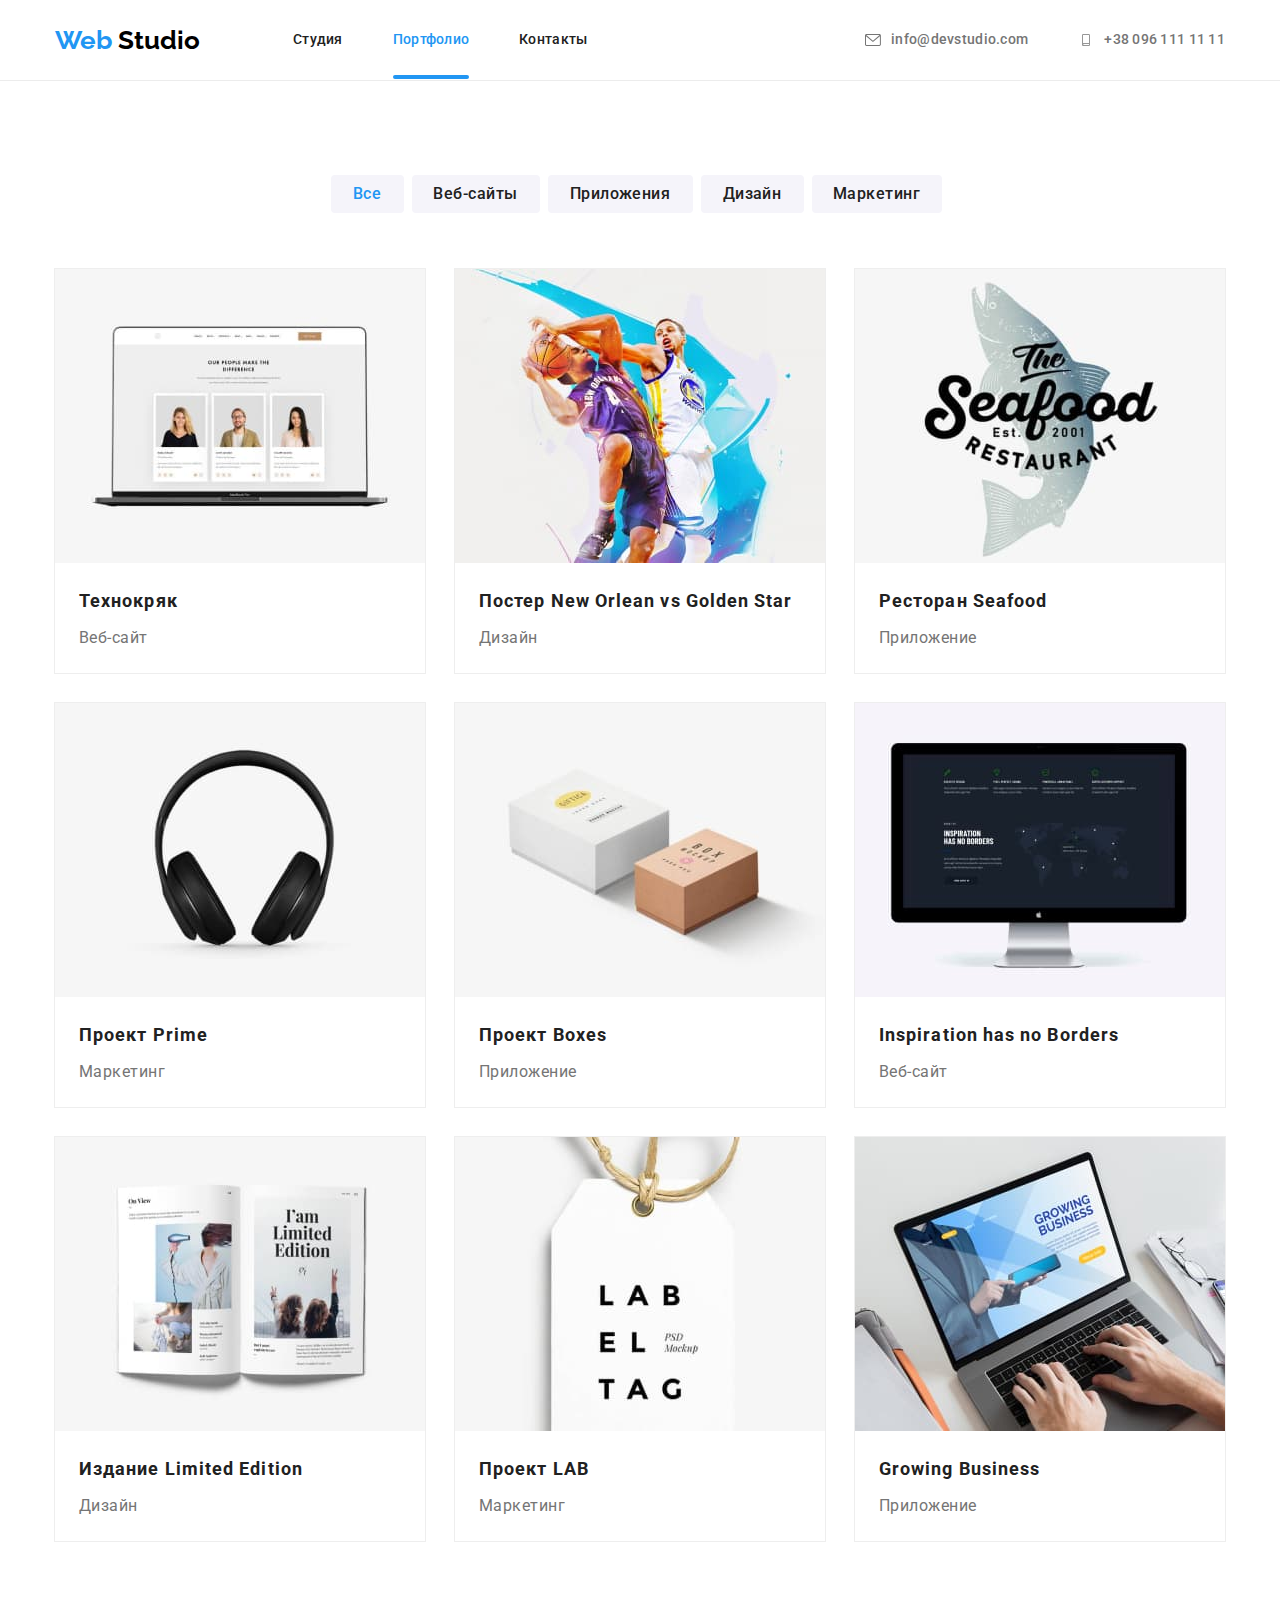
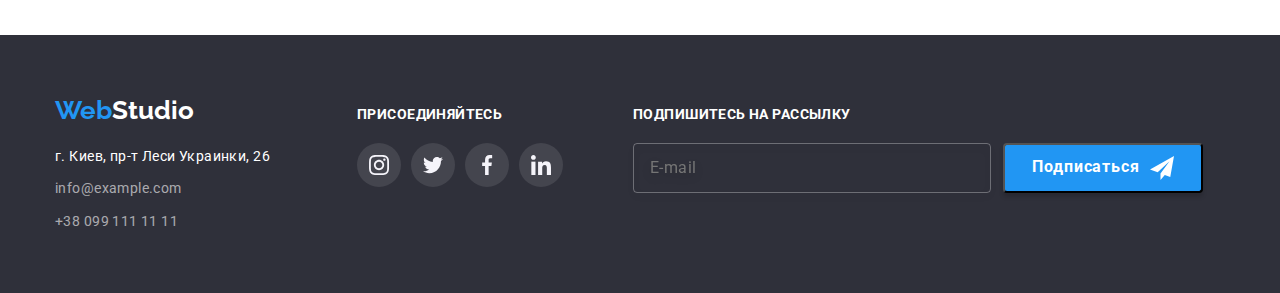
==== portfolio.html @ c41d4ade "start" ====
<!DOCTYPE html>
<html lang="en">
<head>
  <meta charset="UTF-8">
  <meta http-equiv="X-UA-Compatible" content="IE=edge">
  <meta name="viewport" content="width=device-width, initial-scale=1.0">
  <title>WebStudio</title>
  <link rel="preconnect" href="https://fonts.googleapis.com">
  <link rel="preconnect" href="https://fonts.gstatic.com" crossorigin>
  <link href="https://fonts.googleapis.com/css2?family=Raleway:wght@700&family=Roboto:wght@400;500;700;900&display=swap" rel="stylesheet">
  <link rel="stylesheet" href="./modern-normalize.css/modern-normalize.css">
  <link rel="stylesheet" href="./css/styles.css">

</head>
<body>
 <!--Шапка сторінки-->
 <header class="page-header-portfolio">
  <div class="container header-container">
      <a class="web-studio-link" href="">
          <span class="web-studio-color-web"> Web </span>
          <span class="web-studio-color-studio">Studio</span>
      </a>
<!--Навігація-->
<nav>
  <ul class="navigation-links list">
      <li class="navigation-list"> <a class="link " href="./index.html">Студия</a></li>
      <li class="navigation-list"> <a class="link current link-portfolio active" href="">Портфолио</a></li>
      <li> <a class="link" href="#contact">Контакты</a></li>
  </ul>
</nav>
<!--Контакты-->
<div class="header-connect">
<ul class="navigation-links list">
      <li><a class="contacts-mail-links link" href="mailto:info@devstudio.com">
        <svg class="mail-icon" width="16" height="12">
          <use href="./images/icon.svg#icon-envelope"></use>
      </svg>
      info@devstudio.com</a></li>
      <li><a class="contacts-tel-links link" href="tel:+380961111111">
        <svg class="tel-icon" width="16" height="12">
          <use href="./images/icon.svg#icon-smartphone"></use>
      </svg>
      +38 096 111 11 11</a></li>
  </ul>
</div>
    </div>
</header>
<!--портфоліо-->
<main>
  <section class="portfolio-section">
    <div class="container portfolio-container">
  <ul class="list portfolio-list-button ">
    <li><button class="button-portfolio current button-all" type="button">Все</button></li>
    <li><button class="button-portfolio button-web" type="button">Веб-сайты</button></li>
    <li><button class="button-portfolio button-app" type="button">Приложения</button></li>
    <li><button class="button-portfolio button-design" type="button">Дизайн</button></li>
    <li><button class="button-portfolio button-marketing" type="button">Маркетинг</button></li>
</ul>  
    
    <ul class="list portfolio-list">
      <li class="portfolio-image"><div class="thumb-portfolio"><img src="./images/computer-portfolio.jpg" alt="computer-portfolio">
        <div class="portfolio-overlay"><p class="overlay-text">Технокряк это современная площадка распространения коронавируса. Компании используют эту платформу для цифрового шпионажа и атак на защищённые сервера конкурентов.</p></div>
    </div>
    <div class="portfolio-paragraf"><h3 class="title-portfolio">Технокряк</h3><p class="title-portfolio-function">Веб-сайт</p></div>
   </li>
      <li class="portfolio-image"><div class="thumb-portfolio"><img src="./images/poster.jpg" alt="poster"><div class="portfolio-overlay"><p class="overlay-text">Технокряк это современная площадка распространения коронавируса. Компании используют эту платформу для цифрового шпионажа и атак на защищённые сервера конкурентов.</p></div></div><div class="portfolio-paragraf"><h3 class="title-portfolio">Постер New Orlean vs Golden Star</h3><p class="title-portfolio-function">Дизайн</p></div></li>
      <li class="portfolio-image"><div class="thumb-portfolio"><img src="./images/restoran-Seafood.jpg" alt="restoran-Seafood"><div class="portfolio-overlay"><p class="overlay-text">Технокряк это современная площадка распространения коронавируса. Компании используют эту платформу для цифрового шпионажа и атак на защищённые сервера конкурентов.</p></div></div><div class="portfolio-paragraf"><h3 class="title-portfolio">Ресторан Seafood</h3><p class="title-portfolio-function">Приложение</p></div></li>
      <li class="portfolio-image"><div class="thumb-portfolio"><img src="./images/project-Prime.jpg" alt="project-Prime"><div class="portfolio-overlay"><p class="overlay-text">Технокряк это современная площадка распространения коронавируса. Компании используют эту платформу для цифрового шпионажа и атак на защищённые сервера конкурентов.</p></div></div><div class="portfolio-paragraf"><h3 class="title-portfolio">Проект Prime</h3><p class="title-portfolio-function">Маркетинг</p></div></li>
      <li class="portfolio-image"><div class="thumb-portfolio"><img src="./images/project-boxes.jpg" alt="project-boxes"><div class="portfolio-overlay"><p class="overlay-text">Технокряк это современная площадка распространения коронавируса. Компании используют эту платформу для цифрового шпионажа и атак на защищённые сервера конкурентов.</p></div></div><div class="portfolio-paragraf"><h3 class="title-portfolio">Проект Boxes</h3><p class="title-portfolio-function">Приложение</p></div></li>
      <li class="portfolio-image"><div class="thumb-portfolio"><img src="./images/Inspiration-has-no-Borders.jpg" alt="Inspiration-has-no-Borders"><div class="portfolio-overlay"><p class="overlay-text">Технокряк это современная площадка распространения коронавируса. Компании используют эту платформу для цифрового шпионажа и атак на защищённые сервера конкурентов.</p></div></div><div class="portfolio-paragraf"><h3 class="title-portfolio">Inspiration has no Borders</h3><p class="title-portfolio-function">Веб-сайт</p></div></li>
      <li class="portfolio-image"><div class="thumb-portfolio"><img src="./images/Limited-Edition.jpg" alt="Limited-Edition"><div class="portfolio-overlay"><p class="overlay-text">Технокряк это современная площадка распространения коронавируса. Компании используют эту платформу для цифрового шпионажа и атак на защищённые сервера конкурентов.</p></div></div><div class="portfolio-paragraf"><h3 class="title-portfolio">Издание Limited Edition</h3><p class="title-portfolio-function">Дизайн</p></div></li>
      <li class="portfolio-image"><div class="thumb-portfolio"><img src="./images/project-lab.jpg" alt="project-lab"><div class="portfolio-overlay"><p class="overlay-text">Технокряк это современная площадка распространения коронавируса. Компании используют эту платформу для цифрового шпионажа и атак на защищённые сервера конкурентов.</p></div></div><div class="portfolio-paragraf"><h3 class="title-portfolio">Проект LAB</h3><p class="title-portfolio-function">Маркетинг</p></div></li>
      <li class="portfolio-image"><div class="thumb-portfolio"><img src="./images/Growing-Business.jpg" alt="Growing-Business"><div class="portfolio-overlay"><p class="overlay-text">Технокряк это современная площадка распространения коронавируса. Компании используют эту платформу для цифрового шпионажа и атак на защищённые сервера конкурентов.</p></div></div><div class="portfolio-paragraf"><h3 class="title-portfolio">Growing Business</h3><p class="title-portfolio-function">Приложение</p></div></li>
    </ul>
  </div>
  </section>
</main>
<footer class="contact-footer">
  <div class="main-footer container">
  <div class="footer-left">
    <a class="web-studio-link web-studio-footer" href="">
      <span class="web-studio-color-web"> Web </span>
      <span class="web-studio-color-studio-footer">Studio</span>
  </a>
  <address>
      <ul id="contact" class="list list-contact">
          <li class="maps-item"><a class="link contact-link-maps" href=" https://www.google.com/maps/place/%D0%B1%D1%83%D0%BB%D1%8C%D0%B2%D0%B0%D1%80+%D0%9B%D0%B5%D1%81%D1%96+%D0%A3%D0%BA%D1%80%D0%B0%D1%97%D0%BD%D0%BA%D0%B8,+26,+%D0%9A%D0%B8%D1%97%D0%B2,+02000/@50.4265804,30.5296525,15z/data=!3m1!4b1!4m5!3m4!1s0x40d4cf0e033ecbe9:0x57a4dffefec77da0!8m2!3d50.4265807!4d30.5383858"> г. Киев, пр-т Леси Украинки, 26</a></li>
          <li class="mail-item"><a class="link contact-link-mail" href="mailto:info@example.com">info@example.com</a></li>
          <li><a class="link contact-link-tel" href="tel:+380991111111">+38 099 111 11 11</a></li>
      </ul>
  </address>
</div>
<div>
  <h3 class="footer-right-title">присоединяйтесь</h3>
                <ul class="footer-social-list list">
                    <li class="footer-social-item ">
                        <a href="" class="footer-social-link link">
                            <svg class="footer-social-icon" width="20" height="20">
                                <use href="./images/icon.svg#icon-instagram" >
                                </use>
                            </svg>

                        </a>
                    </li>
                        <li class="footer-social-item ">
                            <a href="" class="footer-social-link link">
                                <svg class="footer-social-icon" width="20" height="20">
                                    <use href="./images/icon.svg#icon-twitter" >
                                    </use>
                                </svg>
                            </a>
                        </li>
                            <li class="footer-social-item ">
                                <a href="" class="footer-social-link link">
                                    <svg class="footer-social-icon" width="20" height="20">
                                        <use href="./images/icon.svg#icon-facebook" >
                                        </use>
                                    </svg>
                                </a>
                            </li>
                                <li class="footer-social-item ">
                                    <a href="" class="footer-social-link link">   
                                        <svg class="footer-social-icon" width="20" height="20">
                                            <use href="./images/icon.svg#icon-linkedin" >
                                            </use>
                                        </svg>
                                    </a>
                                </li>
                </ul>
</div>
<div class="footer-end" >
  <h3 class="footer-form-title">Подпишитесь на рассылку</h3>
  <form action="" class="form-footer">
      <div class="footer-form-field">
      <input type="email" name="email" id="email" class="footer-input-email"
      placeholder="E-mail">
      <label for="email" class="footer-label-email"></label>
      <button type="submit" class="button-footer-form"><p class="footer-button-text">Подписаться</p>
          <svg class="form-send-icon" width="24" height="24">
              <use href="./images/icon.svg#icon-send" >
              </use>
          </svg>
      </button>
</div>
</footer>
  
</body>
</html>
---- css/styles.css ----
body{
 
  font-family: 'Roboto', sans-serif;
  font-weight: normal;
  background: #E5E5E5;
  color: #212121;
  
}
h1,h2,h3,h4,h5,h6,
p,
ul,li{
  margin:0;
  padding: 0;
}
img{
  display: block;
  max-width: 100%;
}
.visually-hidden {
  position: absolute;
  width: 1px;
  height: 1px;
  margin: -1px;
  border: 0;
  padding: 0; 
  white-space: nowrap;
  clip-path: inset(100%);
  clip: rect(0 0 0 0);
  overflow: hidden;
}
.container{
  width: 1200px;
  margin: 0 auto;
  padding: 0 15px;
}
:root{
  --brand-color: #212121;

}

.link{
  color: #212121;
  text-decoration: none;
  cursor: pointer;
}
.link-studio{
  position: relative;
  
}
.link-studio.active::after{
  display: flex;
  content: '';
  position:absolute ;
  width: 100%;
  height: 4px;
  bottom: 0;
  background: #2196F3;
  border-radius: 2px;
  
}
.link-portfolio{
  position: relative;
  
}
.link-portfolio.active::after{
  display: flex;
  content: '';
  position: absolute;
  width: 100%;
  height: 4px;
  bottom: 0;
  background: #2196F3;
  border-radius: 2px;
  
}

/*header*/
.page-header{
  background: #FFFFFF;
  display: flex; 
  align-items: center;
  
}
.list{
  list-style: none;
}
.web-studio-link{
  text-decoration: none;
  margin-right: 93px;
  font-weight: bold;
  font-size: 26px;
  line-height: 31px;
  font-family: Raleway;
  font-style: normal;
  font-weight: bold;
  font-size: 26px;
  line-height: 1.19;
  
}

.web-studio-color-web{
  color: #2196F3;
  
}
.web-studio-color-studio{
  color: #000;
}
/*nav */
.page-header-portfolio{
  border-bottom: 1px solid #ECECEC;
  background: #FFFFFF;
}
.header-container{
  
  display:flex;
  align-items: center;
  
}
.header-connect{
  margin-left: auto;
}
.navigation-list:not(:last-child){
  margin-right: 50px;
}
.navigation-links{
  font-weight: 500;
  font-size: 14px;
  letter-spacing: 0.02em;
  line-height: 1.14;
  display: flex;
  text-align: center;
  justify-content: center;
  align-items: center;

}
.link-contact,
.link-portfolio,
.link-studio,
.contacts-mail-links,
.contacts-tel-links{
 transition: color 250ms cubic-bezier(0.4, 0, 0.2, 1);

  padding: 32px 0;
  
}

.contacts-mail-links{
  margin-right: 50px;
 
}
.contacts-mail-links,
.contacts-tel-links{
  display: flex;
  align-items: center;
}
.mail-icon,
.tel-icon {
  margin-right: 10px;
  fill: #757575;
  transition: fill 250ms cubic-bezier(0.4, 0, 0.2, 1);
}

.contacts-mail-links,
.contacts-tel-links{
  color: #757575;
  
  
}
.navigation-links .link:hover,
.navigation-links .link:focus{
  color: #2196F3;
  
}

.contacts-mail-links:hover .mail-icon ,
.contacts-mail-links:focus .mail-icon {
  fill: #2196F3;
  
}
.contacts-tel-links:hover .tel-icon ,
.contacts-tel-links:focus .tel-icon {
  fill: #2196F3;
 
}
.portfolio-section{
  background: #FFFFFF;
  padding-bottom: 94px;
  padding-top: 94px;
}
.portfolio-list-button{
  display: flex;
  justify-content: center;
  
  margin-bottom: 56px;
}
.portfolio-list{
  display: flex;
  flex-wrap: wrap;  
  margin-top: -30px; 
  margin-left: -30px;
}

.portfolio-image{
  flex-basis: calc(100% / 3 - 30px);
  margin-left: 30px;
  margin-top: 30px;
  outline: 1px solid #EEEEEE;
  width: 100%;
  transition: box-shadow 250ms cubic-bezier(0.4, 0, 0.2, 1);
}
.portfolio-image:hover .portfolio-overlay{
  transform:translateY(0) ;
}
.thumb-portfolio{
  position: relative;
  overflow: hidden;
}
.portfolio-overlay{
  position: absolute;
  top: 0;
  left: 0;
  width: 100%;
  height: 100%;
  transform: translateY(+101%);
  width: 370px;
  height: 294px;
  transition: transform 250ms cubic-bezier(0.4, 0, 0.2, 1);
  background: rgba(33, 150, 243, 0.9);
}

.overlay-text{
  position: absolute;
  top: 50%;
  left: 50%;
  transform: translate(-50%,-50%);
  width: 322px;
  height: 168px; 
  font-weight: normal;
  font-size: 18px;
  line-height: 1.55;
  letter-spacing: 0.03em;
  color: #FFFFFF;
}
.portfolio-image:focus,
.portfolio-image:hover{
  box-shadow: 0px 1px 1px rgba(0, 0, 0, 0.12), 0px 4px 4px 
  rgba(0, 0, 0, 0.06), 1px 4px 6px rgba(0, 0, 0, 0.16);
  
}
.portfolio-paragraf{
  padding: 20px 24px;
  
}
.title-portfolio{
  font-weight: bold;
  font-size: 18px;
  line-height: 2;
  letter-spacing: 0.06em;
  margin-bottom: 4px;
  
}
.title-portfolio-function{
  color: #757575;
  font-size: 16px;
  line-height: 1.87;
  letter-spacing: 0.03em;
}

.portfolio-container{
  margin: 0 auto;
}
.current{
  color:#2196F3 ;
}
.contacts-mail-links .link:hover,
.contacts-mail-links .link:focus{
  color: #2196F3;

}


/*order-main */

.order{
  padding-top: 200px;
  padding-bottom: 200px;
  text-align: center;
  background: #2F303A;
  background-image: linear-gradient(rgba(47, 48, 58, 0.4),
  rgba(47, 48, 58, 0.4)),
  url(../images/hero-bg.jpg);
  background-repeat: no-repeat;
  background-position: center;
  background-size: cover;
}
.order-title{
  
  
}
.order-text{
  width: 696px;  
  margin-left: auto;  
  margin-right: auto;  
  margin-bottom: 30px;
  font-weight: 900;
  font-size: 44px;
  line-height: 1.3;
  text-align: center;
  color: #fff;
  letter-spacing: 0.06em;
  text-transform: uppercase;
}
/*button */

.order-button{

  background: #2196F3;
  box-shadow: 0px 4px 4px rgba(0, 0, 0, 0.15);
  border-radius: 4px;
  color: #fff;
  width: 200px;
  height: 50px;

}
.order-button .button:hover,
.order-button .button:focus{
  color: #188CE8;

}
.button-text{
  font-family: Roboto;
  font-style: normal;
  font-weight: bold;
  font-size: 16px;
  line-height: 1.87;
  
}
/*title */
.title-section{
  background: #fff;
  padding-bottom: 94px;
  padding-top: 94px;
}
.title-list{
  display: flex;
  align-items: center;
 
}

.title{
  
  font-weight: bold;
  font-size: 14px;
  line-height: 1,14;
  letter-spacing: 0.03em;
  text-transform: uppercase;
  margin-bottom: 10px;
  
}

.title-content{
  font-size: 14px;
  line-height: 1.71;
  color: #757575;
  letter-spacing: 0.03em;
  
}
.info-icon-container{
  display: flex;
  justify-content: center;
  align-items: center;
 
  height: 120px;
  background: #F5F4FA;
  border-radius: 4px;
  margin-bottom: 30px;
  
}

.info-item{
  margin-right: 30px;
  min-width: 270px;
}
/*
.info-list{
  display: flex;
  justify-content: center;
  align-items: center;
  margin-left: -30px;
  
}
.info-item{
  display: flex;
  justify-content: center;
  align-items: center;
  background: #F5F4FA;
  border-radius: 4px;
  width: 270px;
  height: 120px;
  flex-basis: calc(100% / 4 - 30px);
  margin-left: 30px;
  margin-bottom: 30px;
}
*/
.work-section{
  text-align: center;
  background: #fff;
  padding-bottom: 94px;
}
.work-list{
  
  display: flex;
  
}

.work-item:not(:last-child){
  margin-right: 27px;
}
.title-work{
  font-weight: bold;
  font-size: 36px;
  line-height: 1.16;
  margin-bottom: 50px;
  margin-left: auto;  
  margin-right: auto; 
  }
.work-item{
  position: relative;
}
.work-text{
  position: absolute;
  left: 0;
  bottom: 0;
  width: 100%;
  height: 70px;
  padding: 27px 0;
  font-weight: bold;
  font-size: 14px;
  line-height: 1.14;
  text-align: center;
  letter-spacing: 0.03em;
  text-transform: uppercase;
  background: rgba(47, 48, 58, 0.8);
  color: #fff;
  }
  /* team*/

  .team-section{
    background: #F5F4FA;
    text-align: center;
    display: flex;
    padding-bottom: 94px;
    padding-top: 94px;
  }
  .team-list{
    display: flex;
    
  }

  .team-item:not(:last-child){
  margin-right:30px;
  
}
  .team-item{
    background: #FFFFFF;
    box-shadow: 0px 1px 3px rgba(0, 0, 0, 0.12), 0px 1px 1px rgba(0, 0, 0, 0.14), 0px 2px 1px rgba(0, 0, 0, 0.2);
    border-radius: 0px 0px 4px 4px;
}
  .team-paragraf{
    padding: 30px 0 30px 0;
  }
  .title-team{
    justify-content: center;
    font-weight: bold;
    font-size: 36px;
    line-height: 1.16;
    letter-spacing: 0.03em;
    display: flex;
    margin-left: auto;  
    margin-right: auto; 
    margin-bottom: 50px;
    
  }
  
.team-subtitle{
  font-weight: 500;
  font-size: 16px;
  line-height: 1.187;
  letter-spacing: 0.03em;
  margin-bottom: 10px;
}
.team-functions{
  font-size: 16px;
  line-height: 1.18;
  color: #757575;
  margin-bottom: 16px;
}

.team-social-list{
  display: flex;
  justify-content: center;
}
.team-social-link{
  width: 44px;
  height: 44px;
  background-color: #fff;
  border-radius: 50%;
  display: flex;
  justify-content: center;
  align-items: center;
  transition: background-color 250ms cubic-bezier(0.4, 0, 0.2, 1);
}
.team-social-item + .team-social-item{
  margin-left: 10px;
}
.team-social-icon{
  fill: #AFB1B8;
  transition: fill 250ms cubic-bezier(0.4, 0, 0.2, 1);
}

.team-social-link:hover,
.team-social-link:focus{
  background-color: #2196F3;
}
.team-social-link:hover .team-social-icon,
.team-social-link:focus .team-social-icon{
  fill: #fff;
  
}
/*customer */
.customer{
  padding: 94px 0;
  background-color: #fff;
}
.customer-title{
  font-weight: bold;
  font-size: 36px;
  line-height: 1.15;
  text-align: center;
  letter-spacing: 0.03em;
  margin-bottom: 50px;
  
}
.customer-list{
  display: flex;
  justify-content: center;
  margin-left: -30px;

}
.customer-item{
  display: flex;
  flex-basis: calc(100% / 6 - 30px);
  margin-left: 30px;
}
.customer-link{
  
  border: 1px solid #AFB1B8;
  box-sizing: border-box;
  border-radius: 4px;
  display: flex;
  justify-content: center;
  align-items: center;
  width: 170px;
  height: 92px;
  transition: border-color 250ms cubic-bezier(0.4, 0, 0.2, 1);
}
.customer-icon{
  fill: #AFB1B8;
  transition: fill 250ms cubic-bezier(0.4, 0, 0.2, 1);
}
.customer-link:hover,
.customer-link:focus{
  border-color: #2196F3;
}

.customer-link:hover .customer-icon,
.customer-link:focus .customer-icon{
  fill: #2196F3;
}
/*
.customer-icon{
  fill: #AFB1B8;
  border: 1px solid #AFB1B8;
  box-sizing: border-box;
  border-radius: 4px;
  display: flex;
  justify-content: center;
  align-items: center;
  width: 170px;
  height: 92px;
}
.customer-icon:hover,
.customer-icon:focus{
  fill: #2196F3;
  border-color: #2196F3;
*/

/*button*/
.button-portfolio,
.order-button{
  cursor: pointer;
  border:none;
}
.button-portfolio{ 
  background: #F5F4FA;
  border-radius: 4px;
  color: var(--brand-color);
  margin-right: 8px; 
  transition: color 250ms cubic-bezier(0.4, 0, 0.2, 1),
  box-shadow 250ms cubic-bezier(0.4, 0, 0.2, 1),
  background-color 250ms cubic-bezier(0.4, 0, 0.2, 1);
  
}

.button-portfolio:hover,
.button-portfolio:focus{
  background-color: #2196F3;
  color: #F5F4FA;
}
.current{
 color: #2196F3;
}


.button-all{
  
  font-family: Roboto;
 
  font-weight: 500;
  font-size: 16px;
  line-height: 1.62;
  letter-spacing: 0.03em;
  width: 73px;
  height: 38px;
  left: 495px;
  top: 174px;
}
.button-web{
  font-family: Roboto;
  font-weight: 500;
  font-size: 16px;
  line-height: 1.62;
  letter-spacing: 0.03em;
  width: 128px;
  height: 38px;
  left: 576px;
  top: 174px;
}
.button-app{
  font-family: Roboto;
  font-weight: 500;
  font-size: 16px;
  line-height: 1.62;
  letter-spacing: 0.03em;
  width: 145px;
  height: 38px;
  left: 712px;
  top: 174px;
}
.button-design{
  font-family: Roboto;
  font-weight: 500;
  font-size: 16px;
  line-height: 1.62;
  letter-spacing: 0.03em;
  width: 103px;
  height: 38px;
  left: 865px;
  top: 174px;
}
.button-marketing{
  font-family: Roboto;
  font-weight: 500;
  font-size: 16px;
  line-height: 1.62;
  letter-spacing: 0.03em;
  width: 130px;
  height: 38px;
  left: 976px;
  top: 174px;
}

.button-portfolio:focus,
.button-portfolio:hover{
  box-shadow: 0px 3px 1px rgba(0, 0, 0, 0.1), 0px 1px 2px rgba(0, 0, 0, 0.08), 0px 2px 2px rgba(0, 0, 0, 0.12);
}

/*portfolio */
.portfolio{
  font-weight: 500;
  font-size: 16px;
  line-height: 1.62;
}
.title-portfolio{
  font-weight: bold;
  font-size: 18px;
  line-height: 2;
  letter-spacing: 0.06em;
}


.title-function{

  font-size: 16px;
  line-height: 1.87;
  color: #757575;
  letter-spacing: 0.03em;
}


/*footer*/
.main-footer{
  display: flex;
  align-items: baseline;
}
.contact-footer{
  
  background: #2F303A;
  padding: 60px 0;
  margin-left: auto;
  margin-right: auto;
  
  
}
.contact-link{
  color: #757575;
  
}
.list-contact .link:hover,
.list-contact .link:focus{
  color: #2196F3;
  
}
.list-contact{
  
}
.footer-left{
  text-decoration: none;
  margin-right: 70px;
}
.web-studio-footer{
  display: flex;
  padding: 0;
  margin-bottom: 20px;
}

.web-studio-color-studio-footer{
  color: #fff;
  
}
.contact-link-maps{
  font-style: normal;
  font-weight: normal;
  font-size: 14px;
  line-height: 1.5;
  color: #fff;
  letter-spacing: 0.03em;
  margin-bottom: 20px;
  transition: color 250ms cubic-bezier(0.4, 0, 0.2, 1);
  } 
  .maps-item{
    
    margin-bottom: 9px;
    
  }
  .mail-item{
    margin-bottom: 9px;

  }
.contact-link-mail,
.contact-link-tel{
  font-style: normal;
  font-weight: normal;
  font-size: 14px;
  line-height: 24px;
  letter-spacing: 0.03em;
  color: rgba(255, 255, 255, 0.6);
  transition: color 250ms cubic-bezier(0.4, 0, 0.2, 1);
  }
 
  .footer-right{
    
  }
  .footer-right-title{
    color: #fff;
    font-weight: bold;
    font-size: 14px;
    line-height: 1.33;
    letter-spacing: 0.03em;
    text-transform: uppercase;
    margin-bottom: 20px;
    
  }
  .footer-social-list {
    display: flex;
    justify-content: center;
  }
  .footer-social-item + .footer-social-item{
   margin-left: 10px;
  }
  .footer-social-link{
    width: 44px;
    height: 44px;
    border-radius: 50%;
    background-color: rgba(255, 255, 255, 0.1);
    display: flex;
    justify-content: center;
    align-items: center;
    transition: background-color 250ms cubic-bezier(0.4, 0, 0.2, 1);
  }
  .footer-social-icon{
    fill: #F5F4FA;
    
  }

  .footer-social-link:hover,
  .footer-social-link:focus{
    background-color: #2196F3;
  }

  .form-footer{
    
  }

  .footer-end{
    margin-left: 70px;
    
  }

  .footer-form-field{
    position: relative;
    display: flex;
    
  }

  .footer-form-title{
    margin-bottom: 20px;
    font-weight: bold;
    font-size: 14px;
    line-height: 1.14;
    letter-spacing: 0.03em;
    text-transform: uppercase;

    color: #FFFFFF;
  }


  .footer-form-field input{
    padding: 16px;
    letter-spacing: 0.03em;
    font-weight: normal;
    font-size: 16px;
    line-height: 20px;
    color: rgba(255, 255, 255, 0.6);
  }

  .footer-input-email{
    width: 358px;
    height: 50px;
    border: 1px solid rgba(255, 255, 255, 0.3);
    box-sizing: border-box;
    filter: drop-shadow(0px 4px 4px rgba(0, 0, 0, 0.15));
    border-radius: 4px;
    background: none;
      }


  .footer-label-email{
    position: absolute;
    top: 50%;
    left: 15px;
    transform: translateY(-50%);

  }

  .button-footer-form{
    display: flex;
    justify-content: center;
    align-items: center;
    width: 200px;
    height: 50px;
    margin-left: 12px;
    background: #2196F3;
    box-shadow: 0px 4px 4px rgba(0, 0, 0, 0.15);
    border-radius: 4px;
  }

  .footer-button-text{
    
    letter-spacing: 0.06em;
    font-weight: bold;
    font-size: 16px;
    line-height: 2.14;
    color: #FFFFFF;
  }
.form-send-icon{
  margin-left: 10px;
}
  /* modal*/
textarea{
  resize: none;
}
.modal{
  position: absolute;
  left: 50%;
  top: 50%;
  transform: translate(-50%, -50%);
  width: 528px;
  height: 581px;
  background: #FFFFFF;
  box-shadow: 0px 1px 3px rgba(0, 0, 0, 0.12), 0px 1px 1px rgba(0, 0, 0, 0.14), 0px 2px 1px rgba(0, 0, 0, 0.2);
  border-radius: 4px;
  transition: background 250ms cubic-bezier(0.4, 0, 0.2, 1);
  
  }
  
.backdrop{
  position: fixed;
  left: 0px;
  top: 0px;
  width: 100%;
  height: 100%;
  background: rgba(0, 0, 0, 0.2);
  transition: background 250ms cubic-bezier(0.4, 0, 0.2, 1);
}

.backdrop.is-hidden{
  pointer-events: none;
  opacity: 0;
  visibility: hidden;
}
.modal-icon{
 position: absolute;
 top: 0;
 right: 0;
 margin: 6px;
 padding: 0;
 cursor: pointer;
}

.modal-icon:hover{
  fill: #2196F3;
  transition: fill 250ms cubic-bezier(0.4, 0, 0.2, 1);
}
.modal-button{
  position: absolute;
  top: 0;
  right: 0;

  margin: 8px;
  width: 30px;
  height: 30px;
  border-radius: 50%;
  background: #FFFFFF;
  border: 1px solid rgba(0, 0, 0, 0.1);
}

.modal-title{
  font-weight: bold;
  font-size: 20px;
  line-height: 23px;
  text-align: center;
  letter-spacing: 0.03em;
  color: #212121;
  margin: 40px auto 30px auto;
  }

  .form{
    padding: 0;
    margin: 0;
    width: 448px;
    margin-left: auto; 
    margin-right: auto;
    
  }
  .form-field{
   display: flex;
   flex-direction: column;
   position: relative;
   
  }

  .form-label{
    font-weight: normal;
    font-size: 12px;
    line-height: 1.16;
    
    
    letter-spacing: 0.01em;
    
    color: #757575;
    
  }

  .form-input{
    
    padding-left: 42px;
   width: 100%;
    height: 40px;
    margin-bottom: 10px;
    border: 1px solid rgba(33, 33, 33, 0.2);
    box-sizing: border-box;
    border-radius: 4px;
    outline: none;
    cursor: pointer;
  }

  .form-input:focus{
  border-color: #2196F3;
  transition: border-color 250ms cubic-bezier(0.4, 0, 0.2, 1);
  }
  .form-icon{
    position: absolute;
    top: 50%;
    left: 15px;
    transform: translateY(-50%);
  }
  .form-input:focus + .form-icon{
    fill: #2196F3;
    transition: fill 250ms cubic-bezier(0.4, 0, 0.2, 1);
  }

  
  .form-coments{
    padding: 12px 16px;
    height: 120px;
    border: 1px solid rgba(33, 33, 33, 0.2);
    box-sizing: border-box;
    border-radius: 4px;
  }

  .polisity-label{
    font-weight: normal;
font-size: 14px;
line-height: 1.2;
letter-spacing: 0.03em;

color: #757575;
display: flex;
justify-content: center;
  }
  .polisity-label::before{
    content: '';
    width: 15px;
    height: 15px;
    border: 1px solid #212121;
    border-radius: 2px;
    margin-right: 7px;
  }

  .polisity-check:checked + .polisity-label::before{
    border:none;
    background-image: url(../images/icon-check.svg);
    background-repeat: no-repeat;
    background-position: center;
    block-size: cover;
  }
  .polisity-link{
    color: #2196F3;
  }

  .checkbox-content{
    padding: 20px 0 30px 0;
  }

.button-checkbox{
  display: flex;
  justify-content: center;
  align-items: center;
  margin: 0 auto;
  font-weight: bold;
  font-size: 16px;
  line-height: 1.87;
  width: 200px;
  height: 50px;
  background: #188CE8;
  box-shadow: 0px 4px 4px rgba(0, 0, 0, 0.15);
  border-radius: 4px;
  color: #FFFFFF;
}

.checkbox-btn-text{
  
}
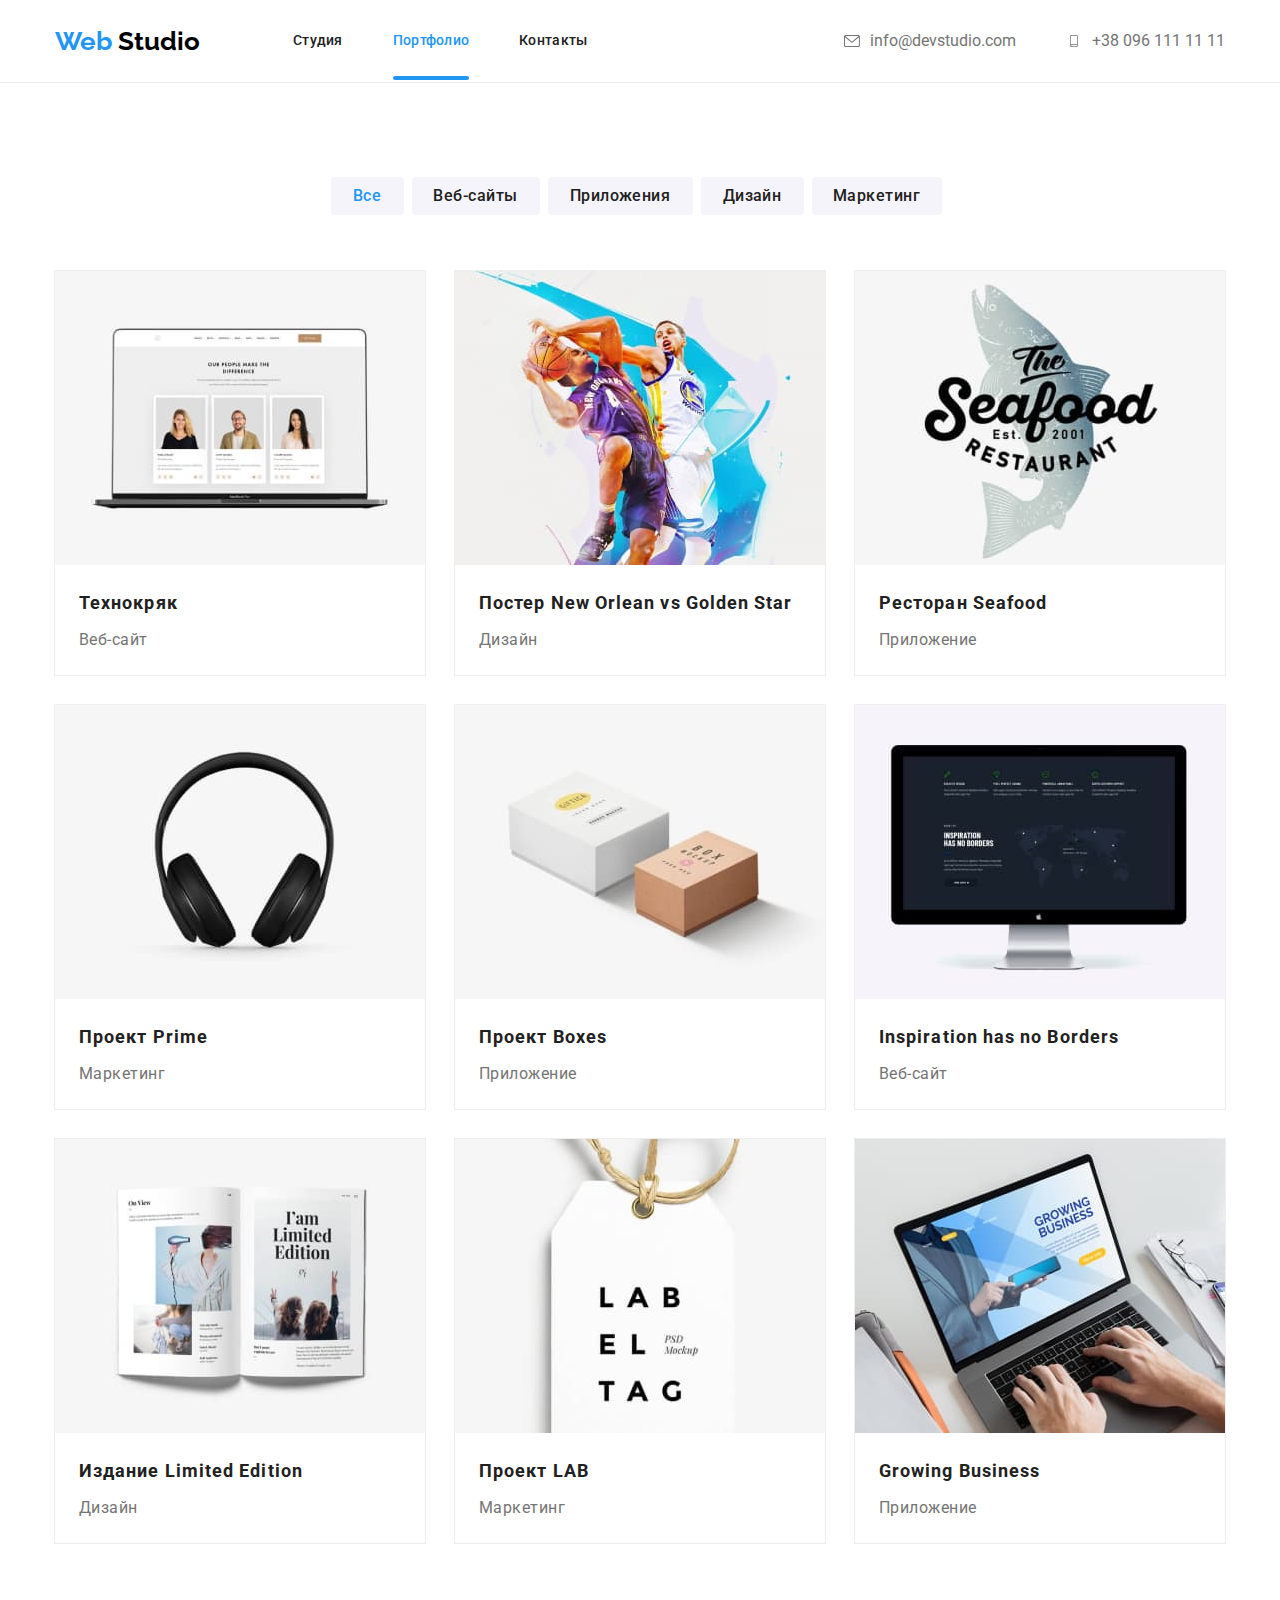
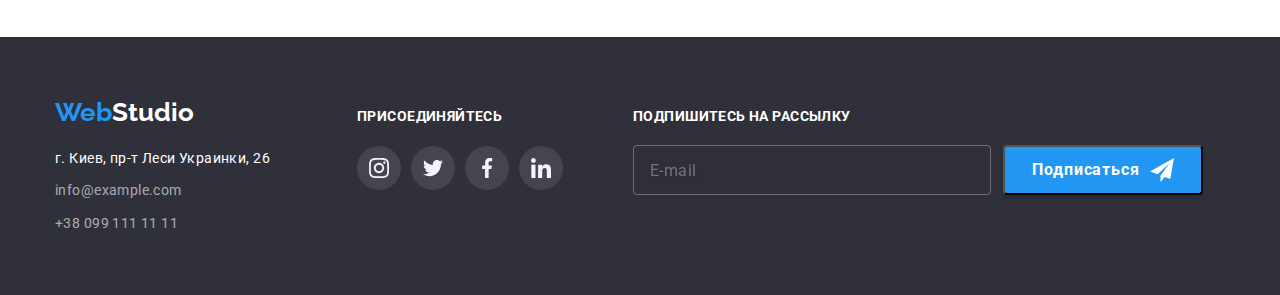
==== commit a232b8b2: "sass" ====
--- a/portfolio.html
+++ b/portfolio.html
@@ -5,143 +5,153 @@
   <meta http-equiv="X-UA-Compatible" content="IE=edge">
   <meta name="viewport" content="width=device-width, initial-scale=1.0">
   <title>WebStudio</title>
+
   <link rel="preconnect" href="https://fonts.googleapis.com">
   <link rel="preconnect" href="https://fonts.gstatic.com" crossorigin>
   <link href="https://fonts.googleapis.com/css2?family=Raleway:wght@700&family=Roboto:wght@400;500;700;900&display=swap" rel="stylesheet">
   <link rel="stylesheet" href="./modern-normalize.css/modern-normalize.css">
-  <link rel="stylesheet" href="./css/styles.css">
+  
+<link rel="stylesheet" href="./css/main.min.css">
 
 </head>
 <body>
  <!--Шапка сторінки-->
- <header class="page-header-portfolio">
-  <div class="container header-container">
-      <a class="web-studio-link" href="">
-          <span class="web-studio-color-web"> Web </span>
-          <span class="web-studio-color-studio">Studio</span>
-      </a>
+    <header class="page__header--portfolio">
+        <div class="container header__container">
+            <a class="logo header__logo" href="">
+                <span class="header__logo--start"> Web </span>
+                <span class="header__logo--end">Studio</span>
+            </a>
 <!--Навігація-->
 <nav>
-  <ul class="navigation-links list">
-      <li class="navigation-list"> <a class="link " href="./index.html">Студия</a></li>
-      <li class="navigation-list"> <a class="link current link-portfolio active" href="">Портфолио</a></li>
+  <ul class="site__list list">
+      <li class="site__list--item"> <a class="link " href="./index.html">Студия</a></li>
+      <li class="site__list--item"> <a class="link current site__list--link active" href="">Портфолио</a></li>
       <li> <a class="link" href="#contact">Контакты</a></li>
   </ul>
 </nav>
 <!--Контакты-->
-<div class="header-connect">
-<ul class="navigation-links list">
-      <li><a class="contacts-mail-links link" href="mailto:info@devstudio.com">
-        <svg class="mail-icon" width="16" height="12">
-          <use href="./images/icon.svg#icon-envelope"></use>
-      </svg>
-      info@devstudio.com</a></li>
-      <li><a class="contacts-tel-links link" href="tel:+380961111111">
-        <svg class="tel-icon" width="16" height="12">
-          <use href="./images/icon.svg#icon-smartphone"></use>
-      </svg>
-      +38 096 111 11 11</a></li>
-  </ul>
-</div>
-    </div>
+        <div class="connect">
+            <ul class="connect__list list">
+                <li><a class="link connect__list--link link__start" href="mailto:info@devstudio.com">
+                        <svg class="connect__icon--mail" width="16" height="12">
+                            <use href="./images/icon.svg#icon-envelope"></use>
+                        </svg>
+                        info@devstudio.com</a></li>
+                <li><a class="link connect__list--link" href="tel:+380961111111">
+                        <svg class="connect__icon--tel" width="16" height="12">
+                            <use href="./images/icon.svg#icon-smartphone"></use>
+                        </svg>
+                        +38 096 111 11 11</a></li>
+            </ul>
+        </div>
+        </div>
 </header>
 <!--портфоліо-->
 <main>
   <section class="portfolio-section">
     <div class="container portfolio-container">
-  <ul class="list portfolio-list-button ">
-    <li><button class="button-portfolio current button-all" type="button">Все</button></li>
-    <li><button class="button-portfolio button-web" type="button">Веб-сайты</button></li>
-    <li><button class="button-portfolio button-app" type="button">Приложения</button></li>
-    <li><button class="button-portfolio button-design" type="button">Дизайн</button></li>
-    <li><button class="button-portfolio button-marketing" type="button">Маркетинг</button></li>
+  <ul class="list portfolio__main ">
+    <li><button class="portfolio__list--button current button-all" type="button">Все</button></li>
+    <li><button class="portfolio__list--button button-web" type="button">Веб-сайты</button></li>
+    <li><button class="portfolio__list--button button-app" type="button">Приложения</button></li>
+    <li><button class="portfolio__list--button button-design" type="button">Дизайн</button></li>
+    <li><button class="portfolio__list--button button-marketing" type="button">Маркетинг</button></li>
 </ul>  
     
-    <ul class="list portfolio-list">
-      <li class="portfolio-image"><div class="thumb-portfolio"><img src="./images/computer-portfolio.jpg" alt="computer-portfolio">
-        <div class="portfolio-overlay"><p class="overlay-text">Технокряк это современная площадка распространения коронавируса. Компании используют эту платформу для цифрового шпионажа и атак на защищённые сервера конкурентов.</p></div>
+    <ul class="list portfolio__list">
+      <li class="portfolio__list--image"><div class="thumb__portfolio"><img src="./images/computer-portfolio.jpg" alt="computer-portfolio">
+        <div class="portfolio__overlay"><p class="portfolio__overlay--text">Технокряк это современная площадка распространения коронавируса. Компании используют эту платформу для цифрового шпионажа и атак на защищённые сервера конкурентов.</p></div>
     </div>
-    <div class="portfolio-paragraf"><h3 class="title-portfolio">Технокряк</h3><p class="title-portfolio-function">Веб-сайт</p></div>
+    <div class="portfolio__paragraf"><h3 class="portfolio__paragraf--title">Технокряк</h3><p class="portfolio__paragraf--function">Веб-сайт</p></div>
    </li>
-      <li class="portfolio-image"><div class="thumb-portfolio"><img src="./images/poster.jpg" alt="poster"><div class="portfolio-overlay"><p class="overlay-text">Технокряк это современная площадка распространения коронавируса. Компании используют эту платформу для цифрового шпионажа и атак на защищённые сервера конкурентов.</p></div></div><div class="portfolio-paragraf"><h3 class="title-portfolio">Постер New Orlean vs Golden Star</h3><p class="title-portfolio-function">Дизайн</p></div></li>
-      <li class="portfolio-image"><div class="thumb-portfolio"><img src="./images/restoran-Seafood.jpg" alt="restoran-Seafood"><div class="portfolio-overlay"><p class="overlay-text">Технокряк это современная площадка распространения коронавируса. Компании используют эту платформу для цифрового шпионажа и атак на защищённые сервера конкурентов.</p></div></div><div class="portfolio-paragraf"><h3 class="title-portfolio">Ресторан Seafood</h3><p class="title-portfolio-function">Приложение</p></div></li>
-      <li class="portfolio-image"><div class="thumb-portfolio"><img src="./images/project-Prime.jpg" alt="project-Prime"><div class="portfolio-overlay"><p class="overlay-text">Технокряк это современная площадка распространения коронавируса. Компании используют эту платформу для цифрового шпионажа и атак на защищённые сервера конкурентов.</p></div></div><div class="portfolio-paragraf"><h3 class="title-portfolio">Проект Prime</h3><p class="title-portfolio-function">Маркетинг</p></div></li>
-      <li class="portfolio-image"><div class="thumb-portfolio"><img src="./images/project-boxes.jpg" alt="project-boxes"><div class="portfolio-overlay"><p class="overlay-text">Технокряк это современная площадка распространения коронавируса. Компании используют эту платформу для цифрового шпионажа и атак на защищённые сервера конкурентов.</p></div></div><div class="portfolio-paragraf"><h3 class="title-portfolio">Проект Boxes</h3><p class="title-portfolio-function">Приложение</p></div></li>
-      <li class="portfolio-image"><div class="thumb-portfolio"><img src="./images/Inspiration-has-no-Borders.jpg" alt="Inspiration-has-no-Borders"><div class="portfolio-overlay"><p class="overlay-text">Технокряк это современная площадка распространения коронавируса. Компании используют эту платформу для цифрового шпионажа и атак на защищённые сервера конкурентов.</p></div></div><div class="portfolio-paragraf"><h3 class="title-portfolio">Inspiration has no Borders</h3><p class="title-portfolio-function">Веб-сайт</p></div></li>
-      <li class="portfolio-image"><div class="thumb-portfolio"><img src="./images/Limited-Edition.jpg" alt="Limited-Edition"><div class="portfolio-overlay"><p class="overlay-text">Технокряк это современная площадка распространения коронавируса. Компании используют эту платформу для цифрового шпионажа и атак на защищённые сервера конкурентов.</p></div></div><div class="portfolio-paragraf"><h3 class="title-portfolio">Издание Limited Edition</h3><p class="title-portfolio-function">Дизайн</p></div></li>
-      <li class="portfolio-image"><div class="thumb-portfolio"><img src="./images/project-lab.jpg" alt="project-lab"><div class="portfolio-overlay"><p class="overlay-text">Технокряк это современная площадка распространения коронавируса. Компании используют эту платформу для цифрового шпионажа и атак на защищённые сервера конкурентов.</p></div></div><div class="portfolio-paragraf"><h3 class="title-portfolio">Проект LAB</h3><p class="title-portfolio-function">Маркетинг</p></div></li>
-      <li class="portfolio-image"><div class="thumb-portfolio"><img src="./images/Growing-Business.jpg" alt="Growing-Business"><div class="portfolio-overlay"><p class="overlay-text">Технокряк это современная площадка распространения коронавируса. Компании используют эту платформу для цифрового шпионажа и атак на защищённые сервера конкурентов.</p></div></div><div class="portfolio-paragraf"><h3 class="title-portfolio">Growing Business</h3><p class="title-portfolio-function">Приложение</p></div></li>
+      <li class="portfolio__list--image"><div class="thumb__portfolio"><img src="./images/poster.jpg" alt="poster"><div class="portfolio__overlay"><p class="portfolio__overlay--text">Технокряк это современная площадка распространения коронавируса. Компании используют эту платформу для цифрового шпионажа и атак на защищённые сервера конкурентов.</p></div></div><div class="portfolio__paragraf"><h3 class="portfolio__paragraf--title">Постер New Orlean vs Golden Star</h3><p class="portfolio__paragraf--function">Дизайн</p></div></li>
+      <li class="portfolio__list--image"><div class="thumb__portfolio"><img src="./images/restoran-Seafood.jpg" alt="restoran-Seafood"><div class="portfolio__overlay"><p class="portfolio__overlay--text">Технокряк это современная площадка распространения коронавируса. Компании используют эту платформу для цифрового шпионажа и атак на защищённые сервера конкурентов.</p></div></div><div class="portfolio__paragraf"><h3 class="portfolio__paragraf--title">Ресторан Seafood</h3><p class="portfolio__paragraf--function">Приложение</p></div></li>
+      <li class="portfolio__list--image"><div class="thumb__portfolio"><img src="./images/project-Prime.jpg" alt="project-Prime"><div class="portfolio__overlay"><p class="portfolio__overlay--text">Технокряк это современная площадка распространения коронавируса. Компании используют эту платформу для цифрового шпионажа и атак на защищённые сервера конкурентов.</p></div></div><div class="portfolio__paragraf"><h3 class="portfolio__paragraf--title">Проект Prime</h3><p class="portfolio__paragraf--function">Маркетинг</p></div></li>
+      <li class="portfolio__list--image"><div class="thumb__portfolio"><img src="./images/project-boxes.jpg" alt="project-boxes"><div class="portfolio__overlay"><p class="portfolio__overlay--text">Технокряк это современная площадка распространения коронавируса. Компании используют эту платформу для цифрового шпионажа и атак на защищённые сервера конкурентов.</p></div></div><div class="portfolio__paragraf"><h3 class="portfolio__paragraf--title">Проект Boxes</h3><p class="portfolio__paragraf--function">Приложение</p></div></li>
+      <li class="portfolio__list--image"><div class="thumb__portfolio"><img src="./images/Inspiration-has-no-Borders.jpg" alt="Inspiration-has-no-Borders"><div class="portfolio__overlay"><p class="portfolio__overlay--text">Технокряк это современная площадка распространения коронавируса. Компании используют эту платформу для цифрового шпионажа и атак на защищённые сервера конкурентов.</p></div></div><div class="portfolio__paragraf"><h3 class="portfolio__paragraf--title">Inspiration has no Borders</h3><p class="portfolio__paragraf--function">Веб-сайт</p></div></li>
+      <li class="portfolio__list--image"><div class="thumb__portfolio"><img src="./images/Limited-Edition.jpg" alt="Limited-Edition"><div class="portfolio__overlay"><p class="portfolio__overlay--text">Технокряк это современная площадка распространения коронавируса. Компании используют эту платформу для цифрового шпионажа и атак на защищённые сервера конкурентов.</p></div></div><div class="portfolio__paragraf"><h3 class="portfolio__paragraf--title">Издание Limited Edition</h3><p class="portfolio__paragraf--function">Дизайн</p></div></li>
+      <li class="portfolio__list--image"><div class="thumb__portfolio"><img src="./images/project-lab.jpg" alt="project-lab"><div class="portfolio__overlay"><p class="portfolio__overlay--text">Технокряк это современная площадка распространения коронавируса. Компании используют эту платформу для цифрового шпионажа и атак на защищённые сервера конкурентов.</p></div></div><div class="portfolio__paragraf"><h3 class="portfolio__paragraf--title">Проект LAB</h3><p class="portfolio__paragraf--function">Маркетинг</p></div></li>
+      <li class="portfolio__list--image"><div class="thumb__portfolio"><img src="./images/Growing-Business.jpg" alt="Growing-Business"><div class="portfolio__overlay"><p class="portfolio__overlay--text">Технокряк это современная площадка распространения коронавируса. Компании используют эту платформу для цифрового шпионажа и атак на защищённые сервера конкурентов.</p></div></div><div class="portfolio__paragraf"><h3 class="portfolio__paragraf--title">Growing Business</h3><p class="portfolio__paragraf--function">Приложение</p></div></li>
     </ul>
   </div>
   </section>
 </main>
 <footer class="contact-footer">
-  <div class="main-footer container">
-  <div class="footer-left">
-    <a class="web-studio-link web-studio-footer" href="">
-      <span class="web-studio-color-web"> Web </span>
-      <span class="web-studio-color-studio-footer">Studio</span>
-  </a>
-  <address>
-      <ul id="contact" class="list list-contact">
-          <li class="maps-item"><a class="link contact-link-maps" href=" https://www.google.com/maps/place/%D0%B1%D1%83%D0%BB%D1%8C%D0%B2%D0%B0%D1%80+%D0%9B%D0%B5%D1%81%D1%96+%D0%A3%D0%BA%D1%80%D0%B0%D1%97%D0%BD%D0%BA%D0%B8,+26,+%D0%9A%D0%B8%D1%97%D0%B2,+02000/@50.4265804,30.5296525,15z/data=!3m1!4b1!4m5!3m4!1s0x40d4cf0e033ecbe9:0x57a4dffefec77da0!8m2!3d50.4265807!4d30.5383858"> г. Киев, пр-т Леси Украинки, 26</a></li>
-          <li class="mail-item"><a class="link contact-link-mail" href="mailto:info@example.com">info@example.com</a></li>
-          <li><a class="link contact-link-tel" href="tel:+380991111111">+38 099 111 11 11</a></li>
-      </ul>
-  </address>
-</div>
-<div>
-  <h3 class="footer-right-title">присоединяйтесь</h3>
-                <ul class="footer-social-list list">
-                    <li class="footer-social-item ">
-                        <a href="" class="footer-social-link link">
-                            <svg class="footer-social-icon" width="20" height="20">
-                                <use href="./images/icon.svg#icon-instagram" >
-                                </use>
-                            </svg>
-
-                        </a>
-                    </li>
-                        <li class="footer-social-item ">
-                            <a href="" class="footer-social-link link">
-                                <svg class="footer-social-icon" width="20" height="20">
-                                    <use href="./images/icon.svg#icon-twitter" >
-                                    </use>
-                                </svg>
-                            </a>
-                        </li>
-                            <li class="footer-social-item ">
-                                <a href="" class="footer-social-link link">
-                                    <svg class="footer-social-icon" width="20" height="20">
-                                        <use href="./images/icon.svg#icon-facebook" >
-                                        </use>
-                                    </svg>
-                                </a>
-                            </li>
-                                <li class="footer-social-item ">
-                                    <a href="" class="footer-social-link link">   
-                                        <svg class="footer-social-icon" width="20" height="20">
-                                            <use href="./images/icon.svg#icon-linkedin" >
-                                            </use>
-                                        </svg>
-                                    </a>
-                                </li>
+    <div class="main-footer container">
+        <div class="footer-left">
+            <a class="logo-footer" href="">
+                <span class="logo-footer__start"> Web </span>
+                <span class="logo-footer__end">Studio</span>
+            </a>
+            <address>
+                <ul id="contact" class="list footer-contact">
+                    <li class="maps-item"><a class="link footer-contact__maps"
+                            href=" https://www.google.com/maps/place/%D0%B1%D1%83%D0%BB%D1%8C%D0%B2%D0%B0%D1%80+%D0%9B%D0%B5%D1%81%D1%96+%D0%A3%D0%BA%D1%80%D0%B0%D1%97%D0%BD%D0%BA%D0%B8,+26,+%D0%9A%D0%B8%D1%97%D0%B2,+02000/@50.4265804,30.5296525,15z/data=!3m1!4b1!4m5!3m4!1s0x40d4cf0e033ecbe9:0x57a4dffefec77da0!8m2!3d50.4265807!4d30.5383858">
+                            г. Киев, пр-т Леси Украинки, 26</a></li>
+                    <li class="mail-item"><a class="link footer-contact__mail"
+                            href="mailto:info@example.com">info@example.com</a></li>
+                    <li><a class="link footer-contact__tel" href="tel:+380991111111">+38 099 111 11 11</a></li>
                 </ul>
-</div>
-<div class="footer-end" >
-  <h3 class="footer-form-title">Подпишитесь на рассылку</h3>
-  <form action="" class="form-footer">
-      <div class="footer-form-field">
-      <input type="email" name="email" id="email" class="footer-input-email"
-      placeholder="E-mail">
-      <label for="email" class="footer-label-email"></label>
-      <button type="submit" class="button-footer-form"><p class="footer-button-text">Подписаться</p>
-          <svg class="form-send-icon" width="24" height="24">
-              <use href="./images/icon.svg#icon-send" >
-              </use>
-          </svg>
-      </button>
-</div>
+            </address>
+    
+        </div>
+        <div class=" footer-center">
+            <h3 class="footer-center-title">присоединяйтесь</h3>
+            <ul class="footer-social-list list">
+                <li class="footer-social-list__item ">
+                    <a href="" class="footer-social-list__link link">
+                        <svg class="footer-social-list__icon" width="20" height="20">
+                            <use href="./images/icon.svg#icon-instagram">
+                            </use>
+                        </svg>
+    
+                    </a>
+                </li>
+                <li class="footer-social-list__item ">
+                    <a href="" class="footer-social-list__link link">
+                        <svg class="footer-social-list__icon" width="20" height="20">
+                            <use href="./images/icon.svg#icon-twitter">
+                            </use>
+                        </svg>
+                    </a>
+                </li>
+                <li class="footer-social-list__item ">
+                    <a href="" class="footer-social-list__link link">
+                        <svg class="footer-social-list__icon" width="20" height="20">
+                            <use href="./images/icon.svg#icon-facebook">
+                            </use>
+                        </svg>
+                    </a>
+                </li>
+                <li class="footer-social-list__item ">
+                    <a href="" class="footer-social-list__link link">
+                        <svg class="footer-social-list__icon" width="20" height="20">
+                            <use href="./images/icon.svg#icon-linkedin">
+                            </use>
+                        </svg>
+                    </a>
+                </li>
+            </ul>
+        </div>
+        <div class="footer-right">
+            <h3 class="footer-right__title">Подпишитесь на рассылку</h3>
+            <form action="" class="form-footer">
+                <div class="footer-form-field">
+                    <input type="email" name="email" id="email" class="footer-input-email" placeholder="E-mail">
+                    <label for="email" class="footer-label-email"></label>
+                    <button type="submit" class="button-footer-form">
+                        <p class="footer-button-text">Подписаться</p>
+                        <svg class="form-send-icon" width="24" height="24">
+                            <use href="./images/icon.svg#icon-send">
+                            </use>
+                        </svg>
+                    </button>
+                </div>
+    
+            </form>
+        </div>
+    </div>
 </footer>
   
 </body>
--- a/css/main.min.css
+++ b/css/main.min.css
@@ -0,0 +1,2 @@
+body{font-family:'Roboto', sans-serif;font-weight:normal;background:#E5E5E5;color:#212121}h1,h2,h3,h4,h5,h6,p,ul,li{margin:0;padding:0}img{display:block;max-width:100%}.list{list-style:none}.container{width:1200px;margin:0 auto;padding:0 15px}.link{color:#212121;text-decoration:none;cursor:pointer}.header__container,.site__list,.connect__list--link,.hero-list__container,.social-list,.social-list__link,.customer-list__link,.footer-social-list,.footer-social-list__link,.button-footer-form,.portfolio__main,.polisity-label,.button-checkbox{display:-webkit-box;display:-ms-flexbox;display:flex;-webkit-box-pack:center;-ms-flex-pack:center;justify-content:center;-webkit-box-align:center;-ms-flex-align:center;align-items:center}.visually-hidden{position:absolute;width:1px;height:1px;margin:-1px;border:0;padding:0;white-space:nowrap;-webkit-clip-path:inset(100%);clip-path:inset(100%);clip:rect(0 0 0 0);overflow:hidden}:root{--first-color: #212121;--accent-color: #2196F3;--second-color: #757575;--other-color: #FFFFFF;--font-main:"Roboto", sans-serif;--font-second: "Raleway"}.page__header{background:var(--other-color)}.list{list-style:none}.page__header--portfolio{border-bottom:1px solid #ECECEC;background:var(--other-color)}.connect{margin-left:auto}.site__list--item:not(:last-child){margin-right:50px}.site__list{font-weight:500;font-size:14px;letter-spacing:0.02em;line-height:1.14;text-align:center}.connect__list{display:-webkit-box;display:-ms-flexbox;display:flex}.link__start{margin-right:50px}.connect__list--link{color:var(--second-color);-webkit-transition:color 250ms cubic-bezier(0.4, 0, 0.2, 1);transition:color 250ms cubic-bezier(0.4, 0, 0.2, 1);padding:32px 0}.connect__list--link:hover,.connect__list--link:focus{color:var(--accent-color)}.connect__list--link:focus .connect__icon--mail,.connect__list--link:focus .connect__icon--tel,.connect__list--link:hover .connect__icon--mail,.connect__list--link:hover .connect__icon--tel{fill:var(--accent-color)}.connect__icon--mail,.connect__icon--tel{margin-right:10px;fill:var(--second-color);-webkit-transition:fill 250ms cubic-bezier(0.4, 0, 0.2, 1);transition:fill 250ms cubic-bezier(0.4, 0, 0.2, 1)}.site__list--item:hover .link,.site__list--item:focus .link{color:var(--accent-color)}.site__list--link{position:relative;-webkit-transition:color 250ms cubic-bezier(0.4, 0, 0.2, 1);transition:color 250ms cubic-bezier(0.4, 0, 0.2, 1);padding:32px 0}.site__list--link.active::after{display:-webkit-box;display:-ms-flexbox;display:flex;content:'';position:absolute;width:100%;height:4px;bottom:0;background:var(--accent-color);border-radius:2px}.header__logo{text-decoration:none;margin-right:93px;font-weight:bold;font-size:26px;line-height:31px;font-family:var(--font-second);font-style:normal;font-weight:bold;font-size:26px;line-height:1.19}.header__logo--start{color:var(--accent-color)}.header__logo--end{color:#000}.order{padding-top:200px;padding-bottom:200px;text-align:center;background:#2F303A;background-image:-webkit-gradient(linear, left top, left bottom, from(rgba(47,48,58,0.4)), to(rgba(47,48,58,0.4))),url(../images/hero-bg.jpg);background-image:linear-gradient(rgba(47,48,58,0.4), rgba(47,48,58,0.4)),url(../images/hero-bg.jpg);background-repeat:no-repeat;background-position:center;background-size:cover}.order-text{width:696px;margin-left:auto;margin-right:auto;margin-bottom:30px;font-weight:900;font-size:44px;line-height:1.3;text-align:center;color:var(--other-color);letter-spacing:0.06em;text-transform:uppercase}.order-button{background:var(--accent-color);-webkit-box-shadow:0px 4px 4px rgba(0,0,0,0.15);box-shadow:0px 4px 4px rgba(0,0,0,0.15);border-radius:4px;color:var(--other-color);width:200px;height:50px}.order-button:hover .button,.order-button:focus .button{color:#188CE8}.button-text{font-family:var(--font-main);font-style:normal;font-weight:bold;font-size:16px;line-height:1.87}.hero{background:var(--other-color);padding-bottom:94px;padding-top:94px}.hero-list{display:-webkit-box;display:-ms-flexbox;display:flex;-webkit-box-align:center;-ms-flex-align:center;align-items:center}.title{font-weight:bold;font-size:14px;line-height:1,14;letter-spacing:0.03em;text-transform:uppercase;margin-bottom:10px}.title-content{font-size:14px;line-height:1.71;color:var(--second-color);letter-spacing:0.03em}.hero-list__container{height:120px;background:#F5F4FA;border-radius:4px;margin-bottom:30px}.hero-list__item{margin-right:30px;min-width:270px}.work{text-align:center;background:var(--other-color);padding-bottom:94px}.work__list{display:-webkit-box;display:-ms-flexbox;display:flex}.work__item:not(:last-child){margin-right:27px}.work__title{font-weight:bold;font-size:36px;line-height:1.16;margin-bottom:50px;margin-left:auto;margin-right:auto}.work__item{position:relative}.work__text{position:absolute;left:0;bottom:0;width:100%;height:70px;padding:27px 0;font-weight:bold;font-size:14px;line-height:1.14;text-align:center;letter-spacing:0.03em;text-transform:uppercase;background:rgba(47,48,58,0.8);color:var(--other-color)}.team{background:#F5F4FA;text-align:center;display:-webkit-box;display:-ms-flexbox;display:flex;padding-bottom:94px;padding-top:94px}.team__list{display:-webkit-box;display:-ms-flexbox;display:flex}.team__item:not(:last-child){margin-right:30px}.team__item{background:var(--other-color);-webkit-box-shadow:0px 1px 3px rgba(0,0,0,0.12),0px 1px 1px rgba(0,0,0,0.14),0px 2px 1px rgba(0,0,0,0.2);box-shadow:0px 1px 3px rgba(0,0,0,0.12),0px 1px 1px rgba(0,0,0,0.14),0px 2px 1px rgba(0,0,0,0.2);border-radius:0px 0px 4px 4px}.team-container{padding:30px 0 30px 0}.team__title{-webkit-box-pack:center;-ms-flex-pack:center;justify-content:center;font-weight:bold;font-size:36px;line-height:1.16;letter-spacing:0.03em;display:-webkit-box;display:-ms-flexbox;display:flex;margin-left:auto;margin-right:auto;margin-bottom:50px}.team-container__subtitle{font-weight:500;font-size:16px;line-height:1.187;letter-spacing:0.03em;margin-bottom:10px}.team-container__functions{font-size:16px;line-height:1.18;color:var(--second-color);margin-bottom:16px}.social-list__link{width:44px;height:44px;background-color:var(--other-color);border-radius:50%;-webkit-transition:background-color 250ms cubic-bezier(0.4, 0, 0.2, 1);transition:background-color 250ms cubic-bezier(0.4, 0, 0.2, 1)}.social-list__link:hover,.social-list__link:focus{background-color:var(--accent-color)}.social-list__link:hover .social-list__icon,.social-list__link:focus .social-list__icon{fill:var(--other-color)}.social-list__item+.social-list__item{margin-left:10px}.social-list__icon{fill:#AFB1B8;-webkit-transition:fill 250ms cubic-bezier(0.4, 0, 0.2, 1);transition:fill 250ms cubic-bezier(0.4, 0, 0.2, 1)}.customer{padding:94px 0;background-color:var(--other-color)}.customer__title{font-weight:bold;font-size:36px;line-height:1.15;text-align:center;letter-spacing:0.03em;margin-bottom:50px}.customer-list{display:-webkit-box;display:-ms-flexbox;display:flex;-webkit-box-pack:center;-ms-flex-pack:center;justify-content:center;margin-left:-30px}.customer-list__item{display:-webkit-box;display:-ms-flexbox;display:flex;-ms-flex-preferred-size:calc(100% / 6 - 30px);flex-basis:calc(100% / 6 - 30px);margin-left:30px}.customer-list__link{border:1px solid #AFB1B8;-webkit-box-sizing:border-box;box-sizing:border-box;border-radius:4px;width:170px;height:92px;-webkit-transition:border-color 250ms cubic-bezier(0.4, 0, 0.2, 1);transition:border-color 250ms cubic-bezier(0.4, 0, 0.2, 1)}.customer-list__icon{fill:#AFB1B8;-webkit-transition:fill 250ms cubic-bezier(0.4, 0, 0.2, 1);transition:fill 250ms cubic-bezier(0.4, 0, 0.2, 1)}.customer-list__link:hover,.customer-list__link:focus{border-color:var(--accent-color)}.customer-list__link:focus .customer-list__icon,.customer-list__link:hover .customer-list__icon{fill:var(--accent-color)}.main-footer{display:-webkit-box;display:-ms-flexbox;display:flex;-webkit-box-align:baseline;-ms-flex-align:baseline;align-items:baseline}.contact-footer{background:#2F303A;padding:60px 0;margin-left:auto;margin-right:auto}.contact-link{color:var(--second-color)}.footer__contact--item:hover .link,.footer__contact--item:focus .link{color:var(--accent-color)}.footer-left{text-decoration:none;margin-right:70px}.logo-footer{display:-webkit-box;display:-ms-flexbox;display:flex;padding:0;margin-bottom:20px;text-decoration:none;margin-right:93px;font-weight:bold;font-size:26px;line-height:31px;font-family:var(--font-second);font-style:normal;font-weight:bold;font-size:26px;line-height:1.19}.logo-footer__start{color:var(--accent-color)}.logo-footer__end{color:var(--other-color)}.web-studio-color-studio-footer{color:var(--other-color)}.footer-contact__maps{font-style:normal;font-weight:normal;font-size:14px;line-height:1.5;color:var(--other-color);letter-spacing:0.03em;margin-bottom:20px;-webkit-transition:color 250ms cubic-bezier(0.4, 0, 0.2, 1);transition:color 250ms cubic-bezier(0.4, 0, 0.2, 1)}.maps-item{margin-bottom:9px}.mail-item{margin-bottom:9px}.footer-contact__mail,.footer-contact__tel{font-style:normal;font-weight:normal;font-size:14px;line-height:24px;letter-spacing:0.03em;color:rgba(255,255,255,0.6);-webkit-transition:color 250ms cubic-bezier(0.4, 0, 0.2, 1);transition:color 250ms cubic-bezier(0.4, 0, 0.2, 1)}.footer-center-title{color:var(--other-color);font-weight:bold;font-size:14px;line-height:1.33;letter-spacing:0.03em;text-transform:uppercase;margin-bottom:20px}.footer-social-list__item+.footer-social-list__item{margin-left:10px}.footer-social-list__link{width:44px;height:44px;border-radius:50%;background-color:rgba(255,255,255,0.1);-webkit-transition:background-color 250ms cubic-bezier(0.4, 0, 0.2, 1);transition:background-color 250ms cubic-bezier(0.4, 0, 0.2, 1)}.footer-social-list__icon{fill:#F5F4FA}.footer-social-list__link:hover,.footer-social-list__link:focus{background-color:var(--accent-color)}.footer-right{margin-left:70px}.footer-form-field{position:relative;display:-webkit-box;display:-ms-flexbox;display:flex}.footer-right__title{margin-bottom:20px;font-weight:bold;font-size:14px;line-height:1.14;letter-spacing:0.03em;text-transform:uppercase;color:var(--other-color)}.footer-form-field input{padding:16px;letter-spacing:0.03em;font-weight:normal;font-size:16px;line-height:20px;color:rgba(255,255,255,0.6)}.footer-input-email{width:358px;height:50px;border:1px solid rgba(255,255,255,0.3);-webkit-box-sizing:border-box;box-sizing:border-box;-webkit-filter:drop-shadow(0px 4px 4px rgba(0,0,0,0.15));filter:drop-shadow(0px 4px 4px rgba(0,0,0,0.15));border-radius:4px;background:none}.footer-label-email{position:absolute;top:50%;left:15px;-webkit-transform:translateY(-50%);transform:translateY(-50%)}.button-footer-form{width:200px;height:50px;margin-left:12px;background:var(--accent-color);-webkit-box-shadow:0px 4px 4px rgba(0,0,0,0.15);box-shadow:0px 4px 4px rgba(0,0,0,0.15);border-radius:4px}.footer-button-text{letter-spacing:0.06em;font-weight:bold;font-size:16px;line-height:2.14;color:var(--other-color)}.form-send-icon{margin-left:10px}.portfolio-section{background:var(--other-color);padding-bottom:94px;padding-top:94px}.portfolio__main{margin-bottom:56px}.portfolio__list{display:-webkit-box;display:-ms-flexbox;display:flex;-ms-flex-wrap:wrap;flex-wrap:wrap;margin-top:-30px;margin-left:-30px}.portfolio__list--image{-ms-flex-preferred-size:calc(100% / 3 - 30px);flex-basis:calc(100% / 3 - 30px);margin-left:30px;margin-top:30px;outline:1px solid #EEEEEE;width:100%;-webkit-transition:-webkit-box-shadow 250ms cubic-bezier(0.4, 0, 0.2, 1);transition:-webkit-box-shadow 250ms cubic-bezier(0.4, 0, 0.2, 1);transition:box-shadow 250ms cubic-bezier(0.4, 0, 0.2, 1);transition:box-shadow 250ms cubic-bezier(0.4, 0, 0.2, 1), -webkit-box-shadow 250ms cubic-bezier(0.4, 0, 0.2, 1)}.portfolio__list--image:focus,.portfolio__list--image:hover{-webkit-box-shadow:0px 1px 1px rgba(0,0,0,0.12),0px 4px 4px rgba(0,0,0,0.06),1px 4px 6px rgba(0,0,0,0.16);box-shadow:0px 1px 1px rgba(0,0,0,0.12),0px 4px 4px rgba(0,0,0,0.06),1px 4px 6px rgba(0,0,0,0.16)}.portfolio__list--image:hover .portfolio__overlay{-webkit-transform:translateY(0);transform:translateY(0)}.thumb__portfolio{position:relative;overflow:hidden}.portfolio__overlay{position:absolute;top:0;left:0;width:100%;height:100%;-webkit-transform:translateY(101%);transform:translateY(101%);width:370px;height:294px;-webkit-transition:-webkit-transform 250ms cubic-bezier(0.4, 0, 0.2, 1);transition:-webkit-transform 250ms cubic-bezier(0.4, 0, 0.2, 1);transition:transform 250ms cubic-bezier(0.4, 0, 0.2, 1);transition:transform 250ms cubic-bezier(0.4, 0, 0.2, 1), -webkit-transform 250ms cubic-bezier(0.4, 0, 0.2, 1);background:rgba(33,150,243,0.9)}.portfolio__overlay--text{position:absolute;top:50%;left:50%;-webkit-transform:translate(-50%, -50%);transform:translate(-50%, -50%);width:322px;height:168px;font-weight:normal;font-size:18px;line-height:1.55;letter-spacing:0.03em;color:var(--other-color)}.portfolio__paragraf{padding:20px 24px}.portfolio__paragraf--title{font-weight:bold;font-size:18px;line-height:2;letter-spacing:0.06em;margin-bottom:4px}.portfolio__paragraf--function{color:var(--second-color);font-size:16px;line-height:1.87;letter-spacing:0.03em}.portfolio-container{margin:0 auto}.current{color:var(--accent-color)}.portfolio__list--button,.order-button{cursor:pointer;border:none}.portfolio__list--button{background:#F5F4FA;border-radius:4px;color:var(--brand-color);margin-right:8px;-webkit-transition:color 250ms cubic-bezier(0.4, 0, 0.2, 1),background-color 250ms cubic-bezier(0.4, 0, 0.2, 1),-webkit-box-shadow 250ms cubic-bezier(0.4, 0, 0.2, 1);transition:color 250ms cubic-bezier(0.4, 0, 0.2, 1),background-color 250ms cubic-bezier(0.4, 0, 0.2, 1),-webkit-box-shadow 250ms cubic-bezier(0.4, 0, 0.2, 1);transition:color 250ms cubic-bezier(0.4, 0, 0.2, 1),box-shadow 250ms cubic-bezier(0.4, 0, 0.2, 1),background-color 250ms cubic-bezier(0.4, 0, 0.2, 1);transition:color 250ms cubic-bezier(0.4, 0, 0.2, 1),box-shadow 250ms cubic-bezier(0.4, 0, 0.2, 1),background-color 250ms cubic-bezier(0.4, 0, 0.2, 1),-webkit-box-shadow 250ms cubic-bezier(0.4, 0, 0.2, 1)}.portfolio__list--button:focus,.portfolio__list--button:hover{background-color:var(--accent-color);color:#F5F4FA;-webkit-box-shadow:0px 3px 1px rgba(0,0,0,0.1),0px 1px 2px rgba(0,0,0,0.08),0px 2px 2px rgba(0,0,0,0.12);box-shadow:0px 3px 1px rgba(0,0,0,0.1),0px 1px 2px rgba(0,0,0,0.08),0px 2px 2px rgba(0,0,0,0.12)}.current{color:var(--accent-color)}.button-all{font-family:var(--font-main);font-weight:500;font-size:16px;line-height:1.62;letter-spacing:0.03em;width:73px;height:38px;left:495px;top:174px}.button-web{font-family:var(--font-main);font-weight:500;font-size:16px;line-height:1.62;letter-spacing:0.03em;width:128px;height:38px;left:576px;top:174px}.button-app{font-family:var(--font-main);font-weight:500;font-size:16px;line-height:1.62;letter-spacing:0.03em;width:145px;height:38px;left:712px;top:174px}.button-design{font-family:var(--font-main);font-weight:500;font-size:16px;line-height:1.62;letter-spacing:0.03em;width:103px;height:38px;left:865px;top:174px}.button-marketing{font-family:var(--font-main);font-weight:500;font-size:16px;line-height:1.62;letter-spacing:0.03em;width:130px;height:38px;left:976px;top:174px}.portfolio{font-weight:500;font-size:16px;line-height:1.62}.portfolio__paragraf--title{font-weight:bold;font-size:18px;line-height:2;letter-spacing:0.06em}.title-function{font-size:16px;line-height:1.87;color:var(--second-color);letter-spacing:0.03em}textarea{resize:none}.modal{position:absolute;left:50%;top:50%;-webkit-transform:translate(-50%, -50%);transform:translate(-50%, -50%);width:528px;height:581px;background:var(--other-color);-webkit-box-shadow:0px 1px 3px rgba(0,0,0,0.12),0px 1px 1px rgba(0,0,0,0.14),0px 2px 1px rgba(0,0,0,0.2);box-shadow:0px 1px 3px rgba(0,0,0,0.12),0px 1px 1px rgba(0,0,0,0.14),0px 2px 1px rgba(0,0,0,0.2);border-radius:4px;-webkit-transition:background 250ms cubic-bezier(0.4, 0, 0.2, 1);transition:background 250ms cubic-bezier(0.4, 0, 0.2, 1)}.backdrop{position:fixed;left:0px;top:0px;width:100%;height:100%;background:rgba(0,0,0,0.2);-webkit-transition:background 250ms cubic-bezier(0.4, 0, 0.2, 1);transition:background 250ms cubic-bezier(0.4, 0, 0.2, 1)}.backdrop.is-hidden{pointer-events:none;opacity:0;visibility:hidden}.modal-icon{position:absolute;top:0;right:0;margin:6px;padding:0;cursor:pointer;-webkit-transition:fill 250ms cubic-bezier(0.4, 0, 0.2, 1);transition:fill 250ms cubic-bezier(0.4, 0, 0.2, 1)}.modal-icon:hover{fill:var(--accent-color)}.modal-button{position:absolute;top:0;right:0;margin:8px;width:30px;height:30px;border-radius:50%;background:var(--other-color);border:1px solid rgba(0,0,0,0.1)}.modal-title{font-weight:bold;font-size:20px;line-height:23px;text-align:center;letter-spacing:0.03em;color:var(--first-color);margin:40px auto 30px auto}.form{padding:0;margin:0;width:448px;margin-left:auto;margin-right:auto}.form-field{display:-webkit-box;display:-ms-flexbox;display:flex;-webkit-box-orient:vertical;-webkit-box-direction:normal;-ms-flex-direction:column;flex-direction:column;position:relative}.form-label{margin-bottom:4px;font-weight:normal;font-size:12px;line-height:1.16;letter-spacing:0.01em;color:var(--second-color)}.form-input{padding-left:42px;width:100%;height:40px;margin-bottom:10px;border:1px solid rgba(33,33,33,0.2);-webkit-box-sizing:border-box;box-sizing:border-box;border-radius:4px;outline:none;cursor:pointer;-webkit-transition:border-color 250ms cubic-bezier(0.4, 0, 0.2, 1);transition:border-color 250ms cubic-bezier(0.4, 0, 0.2, 1)}.form-input:focus{border-color:var(--accent-color)}.form-icon{position:absolute;top:55%;left:15px;-webkit-transform:translateY(-50%);transform:translateY(-50%)}.form-input:focus+.form-icon{fill:var(--accent-color);-webkit-transition:fill 250ms cubic-bezier(0.4, 0, 0.2, 1);transition:fill 250ms cubic-bezier(0.4, 0, 0.2, 1)}.form-coments{padding:12px 16px;height:120px;border:1px solid rgba(33,33,33,0.2);-webkit-box-sizing:border-box;box-sizing:border-box;border-radius:4px}.polisity-label{font-weight:normal;font-size:14px;line-height:1.2;letter-spacing:0.03em;color:var(--second-color)}.polisity-label::before{content:'';width:15px;height:15px;border:1px solid var(--first-color);border-radius:2px;margin-right:7px}.polisity-check:checked+.polisity-label::before{border:none;background-image:url(../images/icon-check.svg);background-repeat:no-repeat;background-position:center;block-size:cover}.polisity-link{color:var(--accent-color)}.checkbox-content{padding:20px 0 30px 0}.button-checkbox{margin:0 auto;font-weight:bold;font-size:16px;line-height:1.87;width:200px;height:50px;background:#188CE8;-webkit-box-shadow:0px 4px 4px rgba(0,0,0,0.15);box-shadow:0px 4px 4px rgba(0,0,0,0.15);border-radius:4px;color:var(--other-color)}
+/*# sourceMappingURL=main.min.css.map */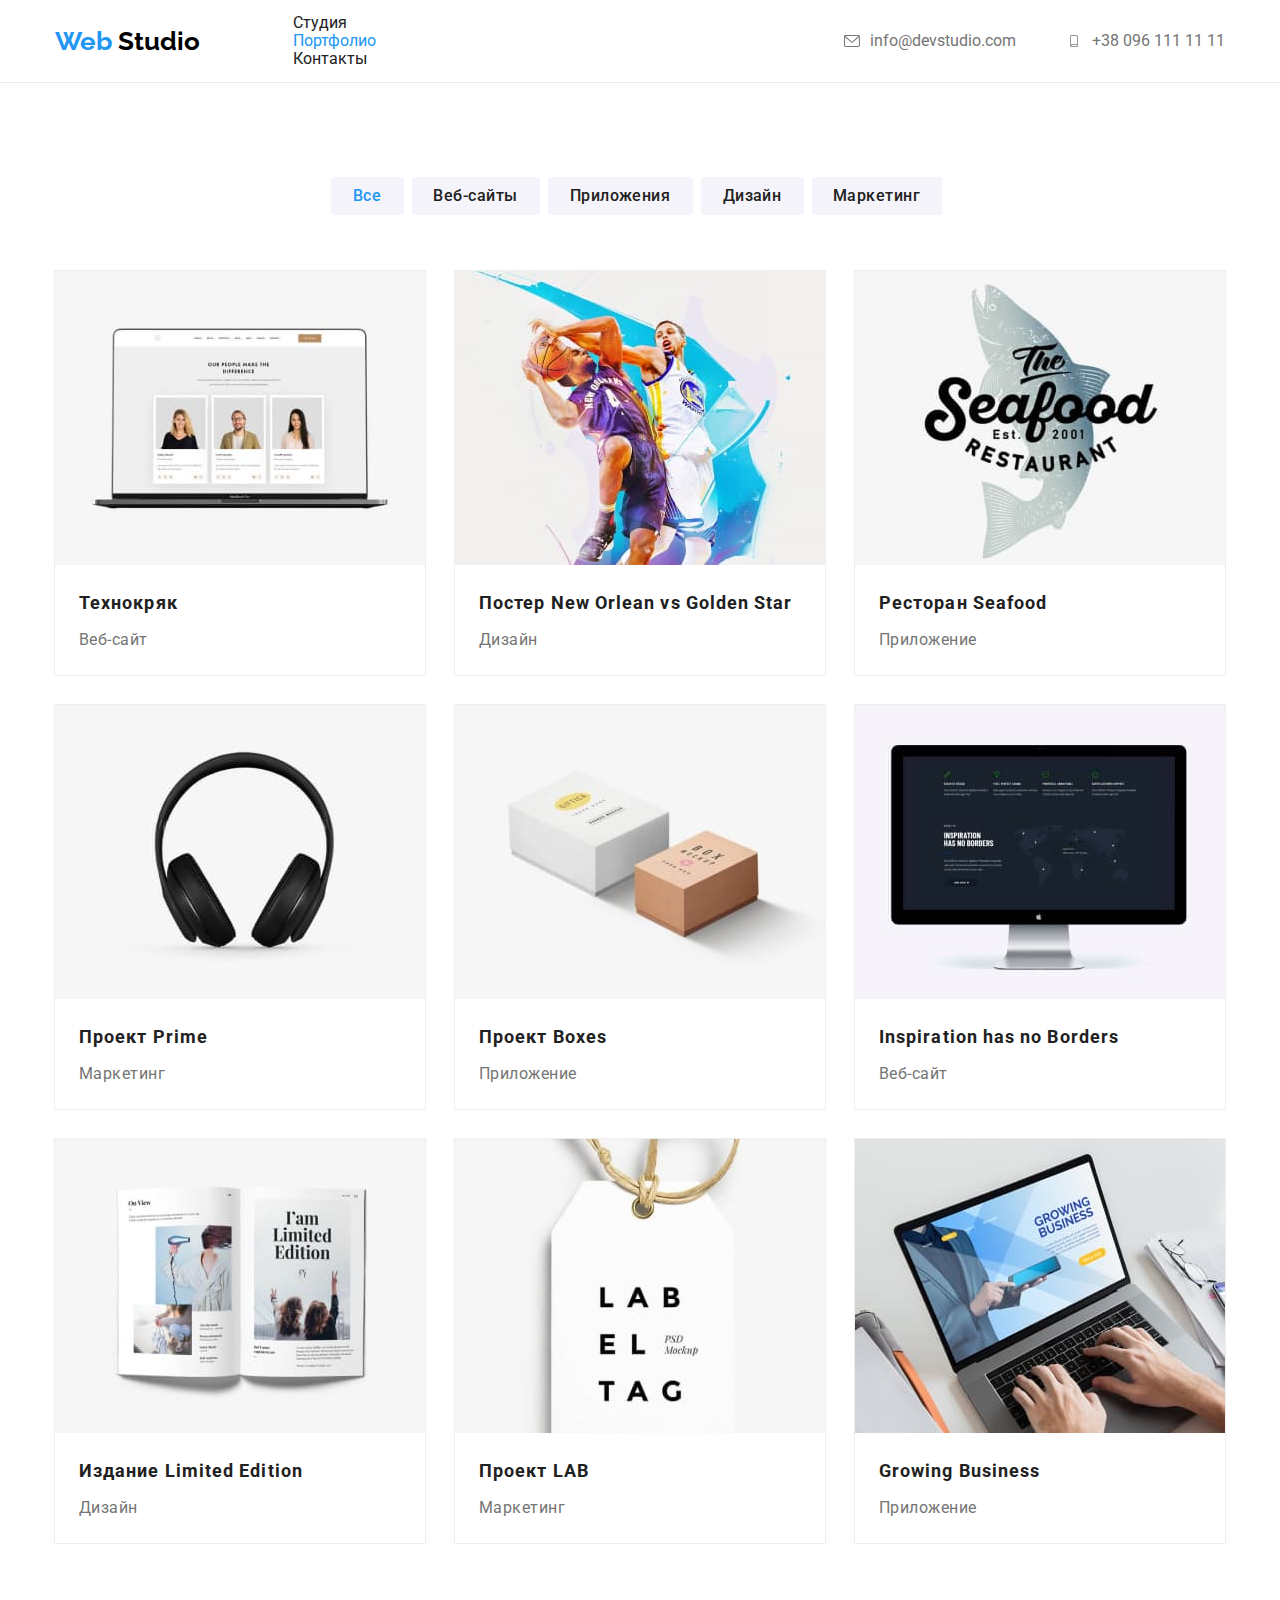
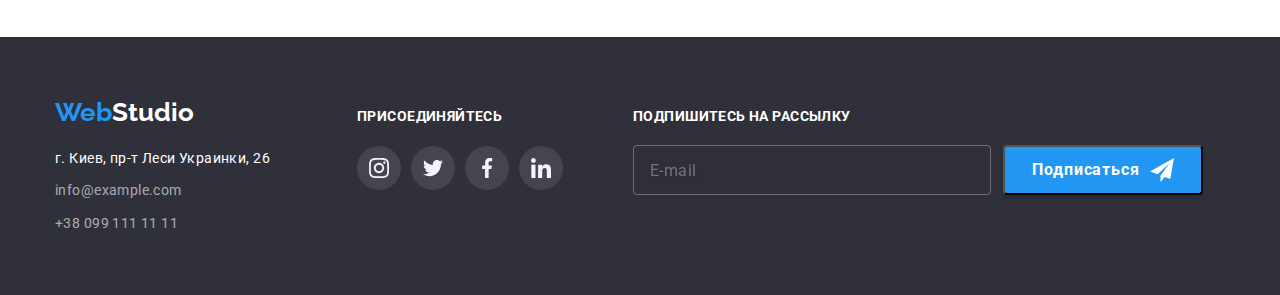
==== commit 7599f9af: "s" ====
--- a/portfolio.html
+++ b/portfolio.html
@@ -23,12 +23,13 @@
                 <span class="header__logo--end">Studio</span>
             </a>
 <!--Навігація-->
-<nav>
-  <ul class="site__list list">
-      <li class="site__list--item"> <a class="link " href="./index.html">Студия</a></li>
-      <li class="site__list--item"> <a class="link current site__list--link active" href="">Портфолио</a></li>
-      <li> <a class="link" href="#contact">Контакты</a></li>
-  </ul>
+
+<nav class="">
+    <ul class="site-list list ">
+        <li class="site-list__item"> <a class="link  site-list__link  " href="./index.html">Студия</a></li>
+        <li class="site-list__item"> <a class="link current site-list__link active " href="./portfolio.html">Портфолио</a></li>
+        <li class="site-list__item"> <a class="link site-list__link" href="#contact">Контакты</a></li>
+    </ul>
 </nav>
 <!--Контакты-->
         <div class="connect">
--- a/css/main.min.css
+++ b/css/main.min.css
@@ -1,2 +1,2 @@
-body{font-family:'Roboto', sans-serif;font-weight:normal;background:#E5E5E5;color:#212121}h1,h2,h3,h4,h5,h6,p,ul,li{margin:0;padding:0}img{display:block;max-width:100%}.list{list-style:none}.container{width:1200px;margin:0 auto;padding:0 15px}.link{color:#212121;text-decoration:none;cursor:pointer}.header__container,.site__list,.connect__list--link,.hero-list__container,.social-list,.social-list__link,.customer-list__link,.footer-social-list,.footer-social-list__link,.button-footer-form,.portfolio__main,.polisity-label,.button-checkbox{display:-webkit-box;display:-ms-flexbox;display:flex;-webkit-box-pack:center;-ms-flex-pack:center;justify-content:center;-webkit-box-align:center;-ms-flex-align:center;align-items:center}.visually-hidden{position:absolute;width:1px;height:1px;margin:-1px;border:0;padding:0;white-space:nowrap;-webkit-clip-path:inset(100%);clip-path:inset(100%);clip:rect(0 0 0 0);overflow:hidden}:root{--first-color: #212121;--accent-color: #2196F3;--second-color: #757575;--other-color: #FFFFFF;--font-main:"Roboto", sans-serif;--font-second: "Raleway"}.page__header{background:var(--other-color)}.list{list-style:none}.page__header--portfolio{border-bottom:1px solid #ECECEC;background:var(--other-color)}.connect{margin-left:auto}.site__list--item:not(:last-child){margin-right:50px}.site__list{font-weight:500;font-size:14px;letter-spacing:0.02em;line-height:1.14;text-align:center}.connect__list{display:-webkit-box;display:-ms-flexbox;display:flex}.link__start{margin-right:50px}.connect__list--link{color:var(--second-color);-webkit-transition:color 250ms cubic-bezier(0.4, 0, 0.2, 1);transition:color 250ms cubic-bezier(0.4, 0, 0.2, 1);padding:32px 0}.connect__list--link:hover,.connect__list--link:focus{color:var(--accent-color)}.connect__list--link:focus .connect__icon--mail,.connect__list--link:focus .connect__icon--tel,.connect__list--link:hover .connect__icon--mail,.connect__list--link:hover .connect__icon--tel{fill:var(--accent-color)}.connect__icon--mail,.connect__icon--tel{margin-right:10px;fill:var(--second-color);-webkit-transition:fill 250ms cubic-bezier(0.4, 0, 0.2, 1);transition:fill 250ms cubic-bezier(0.4, 0, 0.2, 1)}.site__list--item:hover .link,.site__list--item:focus .link{color:var(--accent-color)}.site__list--link{position:relative;-webkit-transition:color 250ms cubic-bezier(0.4, 0, 0.2, 1);transition:color 250ms cubic-bezier(0.4, 0, 0.2, 1);padding:32px 0}.site__list--link.active::after{display:-webkit-box;display:-ms-flexbox;display:flex;content:'';position:absolute;width:100%;height:4px;bottom:0;background:var(--accent-color);border-radius:2px}.header__logo{text-decoration:none;margin-right:93px;font-weight:bold;font-size:26px;line-height:31px;font-family:var(--font-second);font-style:normal;font-weight:bold;font-size:26px;line-height:1.19}.header__logo--start{color:var(--accent-color)}.header__logo--end{color:#000}.order{padding-top:200px;padding-bottom:200px;text-align:center;background:#2F303A;background-image:-webkit-gradient(linear, left top, left bottom, from(rgba(47,48,58,0.4)), to(rgba(47,48,58,0.4))),url(../images/hero-bg.jpg);background-image:linear-gradient(rgba(47,48,58,0.4), rgba(47,48,58,0.4)),url(../images/hero-bg.jpg);background-repeat:no-repeat;background-position:center;background-size:cover}.order-text{width:696px;margin-left:auto;margin-right:auto;margin-bottom:30px;font-weight:900;font-size:44px;line-height:1.3;text-align:center;color:var(--other-color);letter-spacing:0.06em;text-transform:uppercase}.order-button{background:var(--accent-color);-webkit-box-shadow:0px 4px 4px rgba(0,0,0,0.15);box-shadow:0px 4px 4px rgba(0,0,0,0.15);border-radius:4px;color:var(--other-color);width:200px;height:50px}.order-button:hover .button,.order-button:focus .button{color:#188CE8}.button-text{font-family:var(--font-main);font-style:normal;font-weight:bold;font-size:16px;line-height:1.87}.hero{background:var(--other-color);padding-bottom:94px;padding-top:94px}.hero-list{display:-webkit-box;display:-ms-flexbox;display:flex;-webkit-box-align:center;-ms-flex-align:center;align-items:center}.title{font-weight:bold;font-size:14px;line-height:1,14;letter-spacing:0.03em;text-transform:uppercase;margin-bottom:10px}.title-content{font-size:14px;line-height:1.71;color:var(--second-color);letter-spacing:0.03em}.hero-list__container{height:120px;background:#F5F4FA;border-radius:4px;margin-bottom:30px}.hero-list__item{margin-right:30px;min-width:270px}.work{text-align:center;background:var(--other-color);padding-bottom:94px}.work__list{display:-webkit-box;display:-ms-flexbox;display:flex}.work__item:not(:last-child){margin-right:27px}.work__title{font-weight:bold;font-size:36px;line-height:1.16;margin-bottom:50px;margin-left:auto;margin-right:auto}.work__item{position:relative}.work__text{position:absolute;left:0;bottom:0;width:100%;height:70px;padding:27px 0;font-weight:bold;font-size:14px;line-height:1.14;text-align:center;letter-spacing:0.03em;text-transform:uppercase;background:rgba(47,48,58,0.8);color:var(--other-color)}.team{background:#F5F4FA;text-align:center;display:-webkit-box;display:-ms-flexbox;display:flex;padding-bottom:94px;padding-top:94px}.team__list{display:-webkit-box;display:-ms-flexbox;display:flex}.team__item:not(:last-child){margin-right:30px}.team__item{background:var(--other-color);-webkit-box-shadow:0px 1px 3px rgba(0,0,0,0.12),0px 1px 1px rgba(0,0,0,0.14),0px 2px 1px rgba(0,0,0,0.2);box-shadow:0px 1px 3px rgba(0,0,0,0.12),0px 1px 1px rgba(0,0,0,0.14),0px 2px 1px rgba(0,0,0,0.2);border-radius:0px 0px 4px 4px}.team-container{padding:30px 0 30px 0}.team__title{-webkit-box-pack:center;-ms-flex-pack:center;justify-content:center;font-weight:bold;font-size:36px;line-height:1.16;letter-spacing:0.03em;display:-webkit-box;display:-ms-flexbox;display:flex;margin-left:auto;margin-right:auto;margin-bottom:50px}.team-container__subtitle{font-weight:500;font-size:16px;line-height:1.187;letter-spacing:0.03em;margin-bottom:10px}.team-container__functions{font-size:16px;line-height:1.18;color:var(--second-color);margin-bottom:16px}.social-list__link{width:44px;height:44px;background-color:var(--other-color);border-radius:50%;-webkit-transition:background-color 250ms cubic-bezier(0.4, 0, 0.2, 1);transition:background-color 250ms cubic-bezier(0.4, 0, 0.2, 1)}.social-list__link:hover,.social-list__link:focus{background-color:var(--accent-color)}.social-list__link:hover .social-list__icon,.social-list__link:focus .social-list__icon{fill:var(--other-color)}.social-list__item+.social-list__item{margin-left:10px}.social-list__icon{fill:#AFB1B8;-webkit-transition:fill 250ms cubic-bezier(0.4, 0, 0.2, 1);transition:fill 250ms cubic-bezier(0.4, 0, 0.2, 1)}.customer{padding:94px 0;background-color:var(--other-color)}.customer__title{font-weight:bold;font-size:36px;line-height:1.15;text-align:center;letter-spacing:0.03em;margin-bottom:50px}.customer-list{display:-webkit-box;display:-ms-flexbox;display:flex;-webkit-box-pack:center;-ms-flex-pack:center;justify-content:center;margin-left:-30px}.customer-list__item{display:-webkit-box;display:-ms-flexbox;display:flex;-ms-flex-preferred-size:calc(100% / 6 - 30px);flex-basis:calc(100% / 6 - 30px);margin-left:30px}.customer-list__link{border:1px solid #AFB1B8;-webkit-box-sizing:border-box;box-sizing:border-box;border-radius:4px;width:170px;height:92px;-webkit-transition:border-color 250ms cubic-bezier(0.4, 0, 0.2, 1);transition:border-color 250ms cubic-bezier(0.4, 0, 0.2, 1)}.customer-list__icon{fill:#AFB1B8;-webkit-transition:fill 250ms cubic-bezier(0.4, 0, 0.2, 1);transition:fill 250ms cubic-bezier(0.4, 0, 0.2, 1)}.customer-list__link:hover,.customer-list__link:focus{border-color:var(--accent-color)}.customer-list__link:focus .customer-list__icon,.customer-list__link:hover .customer-list__icon{fill:var(--accent-color)}.main-footer{display:-webkit-box;display:-ms-flexbox;display:flex;-webkit-box-align:baseline;-ms-flex-align:baseline;align-items:baseline}.contact-footer{background:#2F303A;padding:60px 0;margin-left:auto;margin-right:auto}.contact-link{color:var(--second-color)}.footer__contact--item:hover .link,.footer__contact--item:focus .link{color:var(--accent-color)}.footer-left{text-decoration:none;margin-right:70px}.logo-footer{display:-webkit-box;display:-ms-flexbox;display:flex;padding:0;margin-bottom:20px;text-decoration:none;margin-right:93px;font-weight:bold;font-size:26px;line-height:31px;font-family:var(--font-second);font-style:normal;font-weight:bold;font-size:26px;line-height:1.19}.logo-footer__start{color:var(--accent-color)}.logo-footer__end{color:var(--other-color)}.web-studio-color-studio-footer{color:var(--other-color)}.footer-contact__maps{font-style:normal;font-weight:normal;font-size:14px;line-height:1.5;color:var(--other-color);letter-spacing:0.03em;margin-bottom:20px;-webkit-transition:color 250ms cubic-bezier(0.4, 0, 0.2, 1);transition:color 250ms cubic-bezier(0.4, 0, 0.2, 1)}.maps-item{margin-bottom:9px}.mail-item{margin-bottom:9px}.footer-contact__mail,.footer-contact__tel{font-style:normal;font-weight:normal;font-size:14px;line-height:24px;letter-spacing:0.03em;color:rgba(255,255,255,0.6);-webkit-transition:color 250ms cubic-bezier(0.4, 0, 0.2, 1);transition:color 250ms cubic-bezier(0.4, 0, 0.2, 1)}.footer-center-title{color:var(--other-color);font-weight:bold;font-size:14px;line-height:1.33;letter-spacing:0.03em;text-transform:uppercase;margin-bottom:20px}.footer-social-list__item+.footer-social-list__item{margin-left:10px}.footer-social-list__link{width:44px;height:44px;border-radius:50%;background-color:rgba(255,255,255,0.1);-webkit-transition:background-color 250ms cubic-bezier(0.4, 0, 0.2, 1);transition:background-color 250ms cubic-bezier(0.4, 0, 0.2, 1)}.footer-social-list__icon{fill:#F5F4FA}.footer-social-list__link:hover,.footer-social-list__link:focus{background-color:var(--accent-color)}.footer-right{margin-left:70px}.footer-form-field{position:relative;display:-webkit-box;display:-ms-flexbox;display:flex}.footer-right__title{margin-bottom:20px;font-weight:bold;font-size:14px;line-height:1.14;letter-spacing:0.03em;text-transform:uppercase;color:var(--other-color)}.footer-form-field input{padding:16px;letter-spacing:0.03em;font-weight:normal;font-size:16px;line-height:20px;color:rgba(255,255,255,0.6)}.footer-input-email{width:358px;height:50px;border:1px solid rgba(255,255,255,0.3);-webkit-box-sizing:border-box;box-sizing:border-box;-webkit-filter:drop-shadow(0px 4px 4px rgba(0,0,0,0.15));filter:drop-shadow(0px 4px 4px rgba(0,0,0,0.15));border-radius:4px;background:none}.footer-label-email{position:absolute;top:50%;left:15px;-webkit-transform:translateY(-50%);transform:translateY(-50%)}.button-footer-form{width:200px;height:50px;margin-left:12px;background:var(--accent-color);-webkit-box-shadow:0px 4px 4px rgba(0,0,0,0.15);box-shadow:0px 4px 4px rgba(0,0,0,0.15);border-radius:4px}.footer-button-text{letter-spacing:0.06em;font-weight:bold;font-size:16px;line-height:2.14;color:var(--other-color)}.form-send-icon{margin-left:10px}.portfolio-section{background:var(--other-color);padding-bottom:94px;padding-top:94px}.portfolio__main{margin-bottom:56px}.portfolio__list{display:-webkit-box;display:-ms-flexbox;display:flex;-ms-flex-wrap:wrap;flex-wrap:wrap;margin-top:-30px;margin-left:-30px}.portfolio__list--image{-ms-flex-preferred-size:calc(100% / 3 - 30px);flex-basis:calc(100% / 3 - 30px);margin-left:30px;margin-top:30px;outline:1px solid #EEEEEE;width:100%;-webkit-transition:-webkit-box-shadow 250ms cubic-bezier(0.4, 0, 0.2, 1);transition:-webkit-box-shadow 250ms cubic-bezier(0.4, 0, 0.2, 1);transition:box-shadow 250ms cubic-bezier(0.4, 0, 0.2, 1);transition:box-shadow 250ms cubic-bezier(0.4, 0, 0.2, 1), -webkit-box-shadow 250ms cubic-bezier(0.4, 0, 0.2, 1)}.portfolio__list--image:focus,.portfolio__list--image:hover{-webkit-box-shadow:0px 1px 1px rgba(0,0,0,0.12),0px 4px 4px rgba(0,0,0,0.06),1px 4px 6px rgba(0,0,0,0.16);box-shadow:0px 1px 1px rgba(0,0,0,0.12),0px 4px 4px rgba(0,0,0,0.06),1px 4px 6px rgba(0,0,0,0.16)}.portfolio__list--image:hover .portfolio__overlay{-webkit-transform:translateY(0);transform:translateY(0)}.thumb__portfolio{position:relative;overflow:hidden}.portfolio__overlay{position:absolute;top:0;left:0;width:100%;height:100%;-webkit-transform:translateY(101%);transform:translateY(101%);width:370px;height:294px;-webkit-transition:-webkit-transform 250ms cubic-bezier(0.4, 0, 0.2, 1);transition:-webkit-transform 250ms cubic-bezier(0.4, 0, 0.2, 1);transition:transform 250ms cubic-bezier(0.4, 0, 0.2, 1);transition:transform 250ms cubic-bezier(0.4, 0, 0.2, 1), -webkit-transform 250ms cubic-bezier(0.4, 0, 0.2, 1);background:rgba(33,150,243,0.9)}.portfolio__overlay--text{position:absolute;top:50%;left:50%;-webkit-transform:translate(-50%, -50%);transform:translate(-50%, -50%);width:322px;height:168px;font-weight:normal;font-size:18px;line-height:1.55;letter-spacing:0.03em;color:var(--other-color)}.portfolio__paragraf{padding:20px 24px}.portfolio__paragraf--title{font-weight:bold;font-size:18px;line-height:2;letter-spacing:0.06em;margin-bottom:4px}.portfolio__paragraf--function{color:var(--second-color);font-size:16px;line-height:1.87;letter-spacing:0.03em}.portfolio-container{margin:0 auto}.current{color:var(--accent-color)}.portfolio__list--button,.order-button{cursor:pointer;border:none}.portfolio__list--button{background:#F5F4FA;border-radius:4px;color:var(--brand-color);margin-right:8px;-webkit-transition:color 250ms cubic-bezier(0.4, 0, 0.2, 1),background-color 250ms cubic-bezier(0.4, 0, 0.2, 1),-webkit-box-shadow 250ms cubic-bezier(0.4, 0, 0.2, 1);transition:color 250ms cubic-bezier(0.4, 0, 0.2, 1),background-color 250ms cubic-bezier(0.4, 0, 0.2, 1),-webkit-box-shadow 250ms cubic-bezier(0.4, 0, 0.2, 1);transition:color 250ms cubic-bezier(0.4, 0, 0.2, 1),box-shadow 250ms cubic-bezier(0.4, 0, 0.2, 1),background-color 250ms cubic-bezier(0.4, 0, 0.2, 1);transition:color 250ms cubic-bezier(0.4, 0, 0.2, 1),box-shadow 250ms cubic-bezier(0.4, 0, 0.2, 1),background-color 250ms cubic-bezier(0.4, 0, 0.2, 1),-webkit-box-shadow 250ms cubic-bezier(0.4, 0, 0.2, 1)}.portfolio__list--button:focus,.portfolio__list--button:hover{background-color:var(--accent-color);color:#F5F4FA;-webkit-box-shadow:0px 3px 1px rgba(0,0,0,0.1),0px 1px 2px rgba(0,0,0,0.08),0px 2px 2px rgba(0,0,0,0.12);box-shadow:0px 3px 1px rgba(0,0,0,0.1),0px 1px 2px rgba(0,0,0,0.08),0px 2px 2px rgba(0,0,0,0.12)}.current{color:var(--accent-color)}.button-all{font-family:var(--font-main);font-weight:500;font-size:16px;line-height:1.62;letter-spacing:0.03em;width:73px;height:38px;left:495px;top:174px}.button-web{font-family:var(--font-main);font-weight:500;font-size:16px;line-height:1.62;letter-spacing:0.03em;width:128px;height:38px;left:576px;top:174px}.button-app{font-family:var(--font-main);font-weight:500;font-size:16px;line-height:1.62;letter-spacing:0.03em;width:145px;height:38px;left:712px;top:174px}.button-design{font-family:var(--font-main);font-weight:500;font-size:16px;line-height:1.62;letter-spacing:0.03em;width:103px;height:38px;left:865px;top:174px}.button-marketing{font-family:var(--font-main);font-weight:500;font-size:16px;line-height:1.62;letter-spacing:0.03em;width:130px;height:38px;left:976px;top:174px}.portfolio{font-weight:500;font-size:16px;line-height:1.62}.portfolio__paragraf--title{font-weight:bold;font-size:18px;line-height:2;letter-spacing:0.06em}.title-function{font-size:16px;line-height:1.87;color:var(--second-color);letter-spacing:0.03em}textarea{resize:none}.modal{position:absolute;left:50%;top:50%;-webkit-transform:translate(-50%, -50%);transform:translate(-50%, -50%);width:528px;height:581px;background:var(--other-color);-webkit-box-shadow:0px 1px 3px rgba(0,0,0,0.12),0px 1px 1px rgba(0,0,0,0.14),0px 2px 1px rgba(0,0,0,0.2);box-shadow:0px 1px 3px rgba(0,0,0,0.12),0px 1px 1px rgba(0,0,0,0.14),0px 2px 1px rgba(0,0,0,0.2);border-radius:4px;-webkit-transition:background 250ms cubic-bezier(0.4, 0, 0.2, 1);transition:background 250ms cubic-bezier(0.4, 0, 0.2, 1)}.backdrop{position:fixed;left:0px;top:0px;width:100%;height:100%;background:rgba(0,0,0,0.2);-webkit-transition:background 250ms cubic-bezier(0.4, 0, 0.2, 1);transition:background 250ms cubic-bezier(0.4, 0, 0.2, 1)}.backdrop.is-hidden{pointer-events:none;opacity:0;visibility:hidden}.modal-icon{position:absolute;top:0;right:0;margin:6px;padding:0;cursor:pointer;-webkit-transition:fill 250ms cubic-bezier(0.4, 0, 0.2, 1);transition:fill 250ms cubic-bezier(0.4, 0, 0.2, 1)}.modal-icon:hover{fill:var(--accent-color)}.modal-button{position:absolute;top:0;right:0;margin:8px;width:30px;height:30px;border-radius:50%;background:var(--other-color);border:1px solid rgba(0,0,0,0.1)}.modal-title{font-weight:bold;font-size:20px;line-height:23px;text-align:center;letter-spacing:0.03em;color:var(--first-color);margin:40px auto 30px auto}.form{padding:0;margin:0;width:448px;margin-left:auto;margin-right:auto}.form-field{display:-webkit-box;display:-ms-flexbox;display:flex;-webkit-box-orient:vertical;-webkit-box-direction:normal;-ms-flex-direction:column;flex-direction:column;position:relative}.form-label{margin-bottom:4px;font-weight:normal;font-size:12px;line-height:1.16;letter-spacing:0.01em;color:var(--second-color)}.form-input{padding-left:42px;width:100%;height:40px;margin-bottom:10px;border:1px solid rgba(33,33,33,0.2);-webkit-box-sizing:border-box;box-sizing:border-box;border-radius:4px;outline:none;cursor:pointer;-webkit-transition:border-color 250ms cubic-bezier(0.4, 0, 0.2, 1);transition:border-color 250ms cubic-bezier(0.4, 0, 0.2, 1)}.form-input:focus{border-color:var(--accent-color)}.form-icon{position:absolute;top:55%;left:15px;-webkit-transform:translateY(-50%);transform:translateY(-50%)}.form-input:focus+.form-icon{fill:var(--accent-color);-webkit-transition:fill 250ms cubic-bezier(0.4, 0, 0.2, 1);transition:fill 250ms cubic-bezier(0.4, 0, 0.2, 1)}.form-coments{padding:12px 16px;height:120px;border:1px solid rgba(33,33,33,0.2);-webkit-box-sizing:border-box;box-sizing:border-box;border-radius:4px}.polisity-label{font-weight:normal;font-size:14px;line-height:1.2;letter-spacing:0.03em;color:var(--second-color)}.polisity-label::before{content:'';width:15px;height:15px;border:1px solid var(--first-color);border-radius:2px;margin-right:7px}.polisity-check:checked+.polisity-label::before{border:none;background-image:url(../images/icon-check.svg);background-repeat:no-repeat;background-position:center;block-size:cover}.polisity-link{color:var(--accent-color)}.checkbox-content{padding:20px 0 30px 0}.button-checkbox{margin:0 auto;font-weight:bold;font-size:16px;line-height:1.87;width:200px;height:50px;background:#188CE8;-webkit-box-shadow:0px 4px 4px rgba(0,0,0,0.15);box-shadow:0px 4px 4px rgba(0,0,0,0.15);border-radius:4px;color:var(--other-color)}
+body{font-family:'Roboto', sans-serif;font-weight:normal;background:#E5E5E5;color:#212121}h1,h2,h3,h4,h5,h6,p,ul,li{margin:0;padding:0}img{display:block;max-width:100%}.list{list-style:none}.container{width:1200px;margin:0 auto;padding:0 15px}.link{color:#212121;text-decoration:none;cursor:pointer}.header__container,.site__list,.connect__list--link,.hero-list__container,.social-list,.social-list__link,.customer-list__link,.footer-social-list,.footer-social-list__link,.button-footer-form,.portfolio__main,.polisity-label,.button-checkbox{display:-webkit-box;display:-ms-flexbox;display:flex;-webkit-box-pack:center;-ms-flex-pack:center;justify-content:center;-webkit-box-align:center;-ms-flex-align:center;align-items:center}.visually-hidden{position:absolute;width:1px;height:1px;margin:-1px;border:0;padding:0;white-space:nowrap;-webkit-clip-path:inset(100%);clip-path:inset(100%);clip:rect(0 0 0 0);overflow:hidden}:root{--first-color: #212121;--accent-color: #2196F3;--second-color: #757575;--other-color: #FFFFFF;--font-main:"Roboto", sans-serif;--font-second: "Raleway"}.page__header{background:var(--other-color)}.list{list-style:none}.page__header--portfolio{border-bottom:1px solid #ECECEC;background:var(--other-color)}.connect{margin-left:auto}.site__list--item:not(:last-child){margin-right:50px}.site__list{font-weight:500;font-size:14px;letter-spacing:0.02em;line-height:1.14;text-align:center}.connect__list{display:-webkit-box;display:-ms-flexbox;display:flex}.link__start{margin-right:50px}.connect__list--link{color:var(--second-color);-webkit-transition:color 250ms cubic-bezier(0.4, 0, 0.2, 1);transition:color 250ms cubic-bezier(0.4, 0, 0.2, 1);padding:32px 0}.connect__list--link:hover,.connect__list--link:focus{color:var(--accent-color)}.connect__list--link:focus .connect__icon--mail,.connect__list--link:focus .connect__icon--tel,.connect__list--link:hover .connect__icon--mail,.connect__list--link:hover .connect__icon--tel{fill:var(--accent-color)}.connect__icon--mail,.connect__icon--tel{margin-right:10px;fill:var(--second-color);-webkit-transition:fill 250ms cubic-bezier(0.4, 0, 0.2, 1);transition:fill 250ms cubic-bezier(0.4, 0, 0.2, 1)}.site__list--item:hover .link,.site__list--item:focus .link{color:var(--accent-color)}.site__list--link{position:relative;-webkit-transition:color 250ms cubic-bezier(0.4, 0, 0.2, 1);transition:color 250ms cubic-bezier(0.4, 0, 0.2, 1);padding:32px 0}.site__list--link.active::after{display:-webkit-box;display:-ms-flexbox;display:flex;content:'';position:absolute;width:100%;height:4px;bottom:0;background:var(--accent-color);border-radius:2px}.header__logo{text-decoration:none;margin-right:93px;font-weight:bold;font-size:26px;line-height:31px;font-family:var(--font-second);font-style:normal;font-weight:bold;font-size:26px;line-height:1.19}.header__logo--start{color:var(--accent-color)}.header__logo--end{color:#000}.order{padding-top:200px;padding-bottom:200px;text-align:center;background:#2F303A;background-image:-webkit-gradient(linear, left top, left bottom, from(rgba(47,48,58,0.4)), to(rgba(47,48,58,0.4))),url(../images/hero-bg.jpg);background-image:linear-gradient(rgba(47,48,58,0.4), rgba(47,48,58,0.4)),url(../images/hero-bg.jpg);background-repeat:no-repeat;background-position:center;background-size:cover}.order-text{width:696px;margin-left:auto;margin-right:auto;margin-bottom:30px;font-weight:900;font-size:44px;line-height:1.3;text-align:center;color:var(--other-color);letter-spacing:0.06em;text-transform:uppercase}.order-button{background:var(--accent-color);-webkit-box-shadow:0px 4px 4px rgba(0,0,0,0.15);box-shadow:0px 4px 4px rgba(0,0,0,0.15);border-radius:4px;color:var(--other-color);width:200px;height:50px}.order-title:hover .button{color:red}.button-text{font-family:var(--font-main);font-style:normal;font-weight:bold;font-size:16px;line-height:1.87}.hero{background:var(--other-color);padding-bottom:94px;padding-top:94px}.hero-list{display:-webkit-box;display:-ms-flexbox;display:flex;-webkit-box-align:center;-ms-flex-align:center;align-items:center}.title{font-weight:bold;font-size:14px;line-height:1,14;letter-spacing:0.03em;text-transform:uppercase;margin-bottom:10px}.title-content{font-size:14px;line-height:1.71;color:var(--second-color);letter-spacing:0.03em}.hero-list__container{height:120px;background:#F5F4FA;border-radius:4px;margin-bottom:30px}.hero-list__item{margin-right:30px;min-width:270px}.work{text-align:center;background:var(--other-color);padding-bottom:94px}.work__list{display:-webkit-box;display:-ms-flexbox;display:flex}.work__item:not(:last-child){margin-right:27px}.work__title{font-weight:bold;font-size:36px;line-height:1.16;margin-bottom:50px;margin-left:auto;margin-right:auto}.work__item{position:relative}.work__text{position:absolute;left:0;bottom:0;width:100%;height:70px;padding:27px 0;font-weight:bold;font-size:14px;line-height:1.14;text-align:center;letter-spacing:0.03em;text-transform:uppercase;background:rgba(47,48,58,0.8);color:var(--other-color)}.team{background:#F5F4FA;text-align:center;display:-webkit-box;display:-ms-flexbox;display:flex;padding-bottom:94px;padding-top:94px}.team__list{display:-webkit-box;display:-ms-flexbox;display:flex}.team__item:not(:last-child){margin-right:30px}.team__item{background:var(--other-color);-webkit-box-shadow:0px 1px 3px rgba(0,0,0,0.12),0px 1px 1px rgba(0,0,0,0.14),0px 2px 1px rgba(0,0,0,0.2);box-shadow:0px 1px 3px rgba(0,0,0,0.12),0px 1px 1px rgba(0,0,0,0.14),0px 2px 1px rgba(0,0,0,0.2);border-radius:0px 0px 4px 4px}.team-container{padding:30px 0 30px 0}.team__title{-webkit-box-pack:center;-ms-flex-pack:center;justify-content:center;font-weight:bold;font-size:36px;line-height:1.16;letter-spacing:0.03em;display:-webkit-box;display:-ms-flexbox;display:flex;margin-left:auto;margin-right:auto;margin-bottom:50px}.team-container__subtitle{font-weight:500;font-size:16px;line-height:1.187;letter-spacing:0.03em;margin-bottom:10px}.team-container__functions{font-size:16px;line-height:1.18;color:var(--second-color);margin-bottom:16px}.social-list__link{width:44px;height:44px;background-color:var(--other-color);border-radius:50%;-webkit-transition:background-color 250ms cubic-bezier(0.4, 0, 0.2, 1);transition:background-color 250ms cubic-bezier(0.4, 0, 0.2, 1)}.social-list__link:hover,.social-list__link:focus{background-color:var(--accent-color)}.social-list__link:hover .social-list__icon,.social-list__link:focus .social-list__icon{fill:var(--other-color)}.social-list__item+.social-list__item{margin-left:10px}.social-list__icon{fill:#AFB1B8;-webkit-transition:fill 250ms cubic-bezier(0.4, 0, 0.2, 1);transition:fill 250ms cubic-bezier(0.4, 0, 0.2, 1)}.customer{padding:94px 0;background-color:var(--other-color)}.customer__title{font-weight:bold;font-size:36px;line-height:1.15;text-align:center;letter-spacing:0.03em;margin-bottom:50px}.customer-list{display:-webkit-box;display:-ms-flexbox;display:flex;-webkit-box-pack:center;-ms-flex-pack:center;justify-content:center;margin-left:-30px}.customer-list__item{display:-webkit-box;display:-ms-flexbox;display:flex;-ms-flex-preferred-size:calc(100% / 6 - 30px);flex-basis:calc(100% / 6 - 30px);margin-left:30px}.customer-list__link{border:1px solid #AFB1B8;-webkit-box-sizing:border-box;box-sizing:border-box;border-radius:4px;width:170px;height:92px;-webkit-transition:border-color 250ms cubic-bezier(0.4, 0, 0.2, 1);transition:border-color 250ms cubic-bezier(0.4, 0, 0.2, 1)}.customer-list__icon{fill:#AFB1B8;-webkit-transition:fill 250ms cubic-bezier(0.4, 0, 0.2, 1);transition:fill 250ms cubic-bezier(0.4, 0, 0.2, 1)}.customer-list__link:hover,.customer-list__link:focus{border-color:var(--accent-color)}.customer-list__link:focus .customer-list__icon,.customer-list__link:hover .customer-list__icon{fill:var(--accent-color)}.main-footer{display:-webkit-box;display:-ms-flexbox;display:flex;-webkit-box-align:baseline;-ms-flex-align:baseline;align-items:baseline}.contact-footer{background:#2F303A;padding:60px 0;margin-left:auto;margin-right:auto}.contact-link{color:var(--second-color)}.footer__contact--item:hover .link,.footer__contact--item:focus .link{color:var(--accent-color)}.footer-left{text-decoration:none;margin-right:70px}.logo-footer{display:-webkit-box;display:-ms-flexbox;display:flex;padding:0;margin-bottom:20px;text-decoration:none;margin-right:93px;font-weight:bold;font-size:26px;line-height:31px;font-family:var(--font-second);font-style:normal;font-weight:bold;font-size:26px;line-height:1.19}.logo-footer__start{color:var(--accent-color)}.logo-footer__end{color:var(--other-color)}.web-studio-color-studio-footer{color:var(--other-color)}.footer-contact__maps{font-style:normal;font-weight:normal;font-size:14px;line-height:1.5;color:var(--other-color);letter-spacing:0.03em;margin-bottom:20px;-webkit-transition:color 250ms cubic-bezier(0.4, 0, 0.2, 1);transition:color 250ms cubic-bezier(0.4, 0, 0.2, 1)}.maps-item{margin-bottom:9px}.mail-item{margin-bottom:9px}.footer-contact__mail,.footer-contact__tel{font-style:normal;font-weight:normal;font-size:14px;line-height:24px;letter-spacing:0.03em;color:rgba(255,255,255,0.6);-webkit-transition:color 250ms cubic-bezier(0.4, 0, 0.2, 1);transition:color 250ms cubic-bezier(0.4, 0, 0.2, 1)}.footer-center-title{color:var(--other-color);font-weight:bold;font-size:14px;line-height:1.33;letter-spacing:0.03em;text-transform:uppercase;margin-bottom:20px}.footer-social-list__item+.footer-social-list__item{margin-left:10px}.footer-social-list__link{width:44px;height:44px;border-radius:50%;background-color:rgba(255,255,255,0.1);-webkit-transition:background-color 250ms cubic-bezier(0.4, 0, 0.2, 1);transition:background-color 250ms cubic-bezier(0.4, 0, 0.2, 1)}.footer-social-list__icon{fill:#F5F4FA}.footer-social-list__link:hover,.footer-social-list__link:focus{background-color:var(--accent-color)}.footer-right{margin-left:70px}.footer-form-field{position:relative;display:-webkit-box;display:-ms-flexbox;display:flex}.footer-right__title{margin-bottom:20px;font-weight:bold;font-size:14px;line-height:1.14;letter-spacing:0.03em;text-transform:uppercase;color:var(--other-color)}.footer-form-field input{padding:16px;letter-spacing:0.03em;font-weight:normal;font-size:16px;line-height:20px;color:rgba(255,255,255,0.6)}.footer-input-email{width:358px;height:50px;border:1px solid rgba(255,255,255,0.3);-webkit-box-sizing:border-box;box-sizing:border-box;-webkit-filter:drop-shadow(0px 4px 4px rgba(0,0,0,0.15));filter:drop-shadow(0px 4px 4px rgba(0,0,0,0.15));border-radius:4px;background:none}.footer-label-email{position:absolute;top:50%;left:15px;-webkit-transform:translateY(-50%);transform:translateY(-50%)}.button-footer-form{width:200px;height:50px;margin-left:12px;background:var(--accent-color);-webkit-box-shadow:0px 4px 4px rgba(0,0,0,0.15);box-shadow:0px 4px 4px rgba(0,0,0,0.15);border-radius:4px}.footer-button-text{letter-spacing:0.06em;font-weight:bold;font-size:16px;line-height:2.14;color:var(--other-color)}.form-send-icon{margin-left:10px}.portfolio-section{background:var(--other-color);padding-bottom:94px;padding-top:94px}.portfolio__main{margin-bottom:56px}.portfolio__list{display:-webkit-box;display:-ms-flexbox;display:flex;-ms-flex-wrap:wrap;flex-wrap:wrap;margin-top:-30px;margin-left:-30px}.portfolio__list--image{-ms-flex-preferred-size:calc(100% / 3 - 30px);flex-basis:calc(100% / 3 - 30px);margin-left:30px;margin-top:30px;outline:1px solid #EEEEEE;width:100%;-webkit-transition:-webkit-box-shadow 250ms cubic-bezier(0.4, 0, 0.2, 1);transition:-webkit-box-shadow 250ms cubic-bezier(0.4, 0, 0.2, 1);transition:box-shadow 250ms cubic-bezier(0.4, 0, 0.2, 1);transition:box-shadow 250ms cubic-bezier(0.4, 0, 0.2, 1), -webkit-box-shadow 250ms cubic-bezier(0.4, 0, 0.2, 1)}.portfolio__list--image:focus,.portfolio__list--image:hover{-webkit-box-shadow:0px 1px 1px rgba(0,0,0,0.12),0px 4px 4px rgba(0,0,0,0.06),1px 4px 6px rgba(0,0,0,0.16);box-shadow:0px 1px 1px rgba(0,0,0,0.12),0px 4px 4px rgba(0,0,0,0.06),1px 4px 6px rgba(0,0,0,0.16)}.portfolio__list--image:hover .portfolio__overlay{-webkit-transform:translateY(0);transform:translateY(0)}.thumb__portfolio{position:relative;overflow:hidden}.portfolio__overlay{position:absolute;top:0;left:0;width:100%;height:100%;-webkit-transform:translateY(101%);transform:translateY(101%);width:370px;height:294px;-webkit-transition:-webkit-transform 250ms cubic-bezier(0.4, 0, 0.2, 1);transition:-webkit-transform 250ms cubic-bezier(0.4, 0, 0.2, 1);transition:transform 250ms cubic-bezier(0.4, 0, 0.2, 1);transition:transform 250ms cubic-bezier(0.4, 0, 0.2, 1), -webkit-transform 250ms cubic-bezier(0.4, 0, 0.2, 1);background:rgba(33,150,243,0.9)}.portfolio__overlay--text{position:absolute;top:50%;left:50%;-webkit-transform:translate(-50%, -50%);transform:translate(-50%, -50%);width:322px;height:168px;font-weight:normal;font-size:18px;line-height:1.55;letter-spacing:0.03em;color:var(--other-color)}.portfolio__paragraf{padding:20px 24px}.portfolio__paragraf--title{font-weight:bold;font-size:18px;line-height:2;letter-spacing:0.06em;margin-bottom:4px}.portfolio__paragraf--function{color:var(--second-color);font-size:16px;line-height:1.87;letter-spacing:0.03em}.portfolio-container{margin:0 auto}.current{color:var(--accent-color)}.portfolio__list--button,.order-button{cursor:pointer;border:none}.portfolio__list--button{background:#F5F4FA;border-radius:4px;color:var(--brand-color);margin-right:8px;-webkit-transition:color 250ms cubic-bezier(0.4, 0, 0.2, 1),background-color 250ms cubic-bezier(0.4, 0, 0.2, 1),-webkit-box-shadow 250ms cubic-bezier(0.4, 0, 0.2, 1);transition:color 250ms cubic-bezier(0.4, 0, 0.2, 1),background-color 250ms cubic-bezier(0.4, 0, 0.2, 1),-webkit-box-shadow 250ms cubic-bezier(0.4, 0, 0.2, 1);transition:color 250ms cubic-bezier(0.4, 0, 0.2, 1),box-shadow 250ms cubic-bezier(0.4, 0, 0.2, 1),background-color 250ms cubic-bezier(0.4, 0, 0.2, 1);transition:color 250ms cubic-bezier(0.4, 0, 0.2, 1),box-shadow 250ms cubic-bezier(0.4, 0, 0.2, 1),background-color 250ms cubic-bezier(0.4, 0, 0.2, 1),-webkit-box-shadow 250ms cubic-bezier(0.4, 0, 0.2, 1)}.portfolio__list--button:focus,.portfolio__list--button:hover{background-color:var(--accent-color);color:#F5F4FA;-webkit-box-shadow:0px 3px 1px rgba(0,0,0,0.1),0px 1px 2px rgba(0,0,0,0.08),0px 2px 2px rgba(0,0,0,0.12);box-shadow:0px 3px 1px rgba(0,0,0,0.1),0px 1px 2px rgba(0,0,0,0.08),0px 2px 2px rgba(0,0,0,0.12)}.current{color:var(--accent-color)}.button-all{font-family:var(--font-main);font-weight:500;font-size:16px;line-height:1.62;letter-spacing:0.03em;width:73px;height:38px;left:495px;top:174px}.button-web{font-family:var(--font-main);font-weight:500;font-size:16px;line-height:1.62;letter-spacing:0.03em;width:128px;height:38px;left:576px;top:174px}.button-app{font-family:var(--font-main);font-weight:500;font-size:16px;line-height:1.62;letter-spacing:0.03em;width:145px;height:38px;left:712px;top:174px}.button-design{font-family:var(--font-main);font-weight:500;font-size:16px;line-height:1.62;letter-spacing:0.03em;width:103px;height:38px;left:865px;top:174px}.button-marketing{font-family:var(--font-main);font-weight:500;font-size:16px;line-height:1.62;letter-spacing:0.03em;width:130px;height:38px;left:976px;top:174px}.portfolio{font-weight:500;font-size:16px;line-height:1.62}.portfolio__paragraf--title{font-weight:bold;font-size:18px;line-height:2;letter-spacing:0.06em}.title-function{font-size:16px;line-height:1.87;color:var(--second-color);letter-spacing:0.03em}textarea{resize:none}.modal{position:absolute;left:50%;top:50%;-webkit-transform:translate(-50%, -50%);transform:translate(-50%, -50%);width:528px;height:581px;background:var(--other-color);-webkit-box-shadow:0px 1px 3px rgba(0,0,0,0.12),0px 1px 1px rgba(0,0,0,0.14),0px 2px 1px rgba(0,0,0,0.2);box-shadow:0px 1px 3px rgba(0,0,0,0.12),0px 1px 1px rgba(0,0,0,0.14),0px 2px 1px rgba(0,0,0,0.2);border-radius:4px;-webkit-transition:background 250ms cubic-bezier(0.4, 0, 0.2, 1);transition:background 250ms cubic-bezier(0.4, 0, 0.2, 1)}.backdrop{position:fixed;left:0px;top:0px;width:100%;height:100%;background:rgba(0,0,0,0.2);-webkit-transition:background 250ms cubic-bezier(0.4, 0, 0.2, 1);transition:background 250ms cubic-bezier(0.4, 0, 0.2, 1)}.backdrop.is-hidden{pointer-events:none;opacity:0;visibility:hidden}.modal-icon{position:absolute;top:0;right:0;margin:6px;padding:0;cursor:pointer;-webkit-transition:fill 250ms cubic-bezier(0.4, 0, 0.2, 1);transition:fill 250ms cubic-bezier(0.4, 0, 0.2, 1)}.modal-icon:hover{fill:var(--accent-color)}.modal-button{position:absolute;top:0;right:0;margin:8px;width:30px;height:30px;border-radius:50%;background:var(--other-color);border:1px solid rgba(0,0,0,0.1)}.modal-title{font-weight:bold;font-size:20px;line-height:23px;text-align:center;letter-spacing:0.03em;color:var(--first-color);margin:40px auto 30px auto}.form{padding:0;margin:0;width:448px;margin-left:auto;margin-right:auto}.form-field{display:-webkit-box;display:-ms-flexbox;display:flex;-webkit-box-orient:vertical;-webkit-box-direction:normal;-ms-flex-direction:column;flex-direction:column;position:relative}.form-label{margin-bottom:4px;font-weight:normal;font-size:12px;line-height:1.16;letter-spacing:0.01em;color:var(--second-color)}.form-input{padding-left:42px;width:100%;height:40px;margin-bottom:10px;border:1px solid rgba(33,33,33,0.2);-webkit-box-sizing:border-box;box-sizing:border-box;border-radius:4px;outline:none;cursor:pointer;-webkit-transition:border-color 250ms cubic-bezier(0.4, 0, 0.2, 1);transition:border-color 250ms cubic-bezier(0.4, 0, 0.2, 1)}.form-input:focus{border-color:var(--accent-color)}.form-icon{position:absolute;top:55%;left:15px;-webkit-transform:translateY(-50%);transform:translateY(-50%)}.form-input:focus+.form-icon{fill:var(--accent-color);-webkit-transition:fill 250ms cubic-bezier(0.4, 0, 0.2, 1);transition:fill 250ms cubic-bezier(0.4, 0, 0.2, 1)}.form-coments{padding:12px 16px;height:120px;border:1px solid rgba(33,33,33,0.2);-webkit-box-sizing:border-box;box-sizing:border-box;border-radius:4px}.polisity-label{font-weight:normal;font-size:14px;line-height:1.2;letter-spacing:0.03em;color:var(--second-color)}.polisity-label::before{content:'';width:15px;height:15px;border:1px solid var(--first-color);border-radius:2px;margin-right:7px}.polisity-check:checked+.polisity-label::before{border:none;background-image:url(../images/icon-check.svg);background-repeat:no-repeat;background-position:center;block-size:cover}.polisity-link{color:var(--accent-color)}.checkbox-content{padding:20px 0 30px 0}.button-checkbox{margin:0 auto;font-weight:bold;font-size:16px;line-height:1.87;width:200px;height:50px;background:#188CE8;-webkit-box-shadow:0px 4px 4px rgba(0,0,0,0.15);box-shadow:0px 4px 4px rgba(0,0,0,0.15);border-radius:4px;color:var(--other-color)}
 /*# sourceMappingURL=main.min.css.map */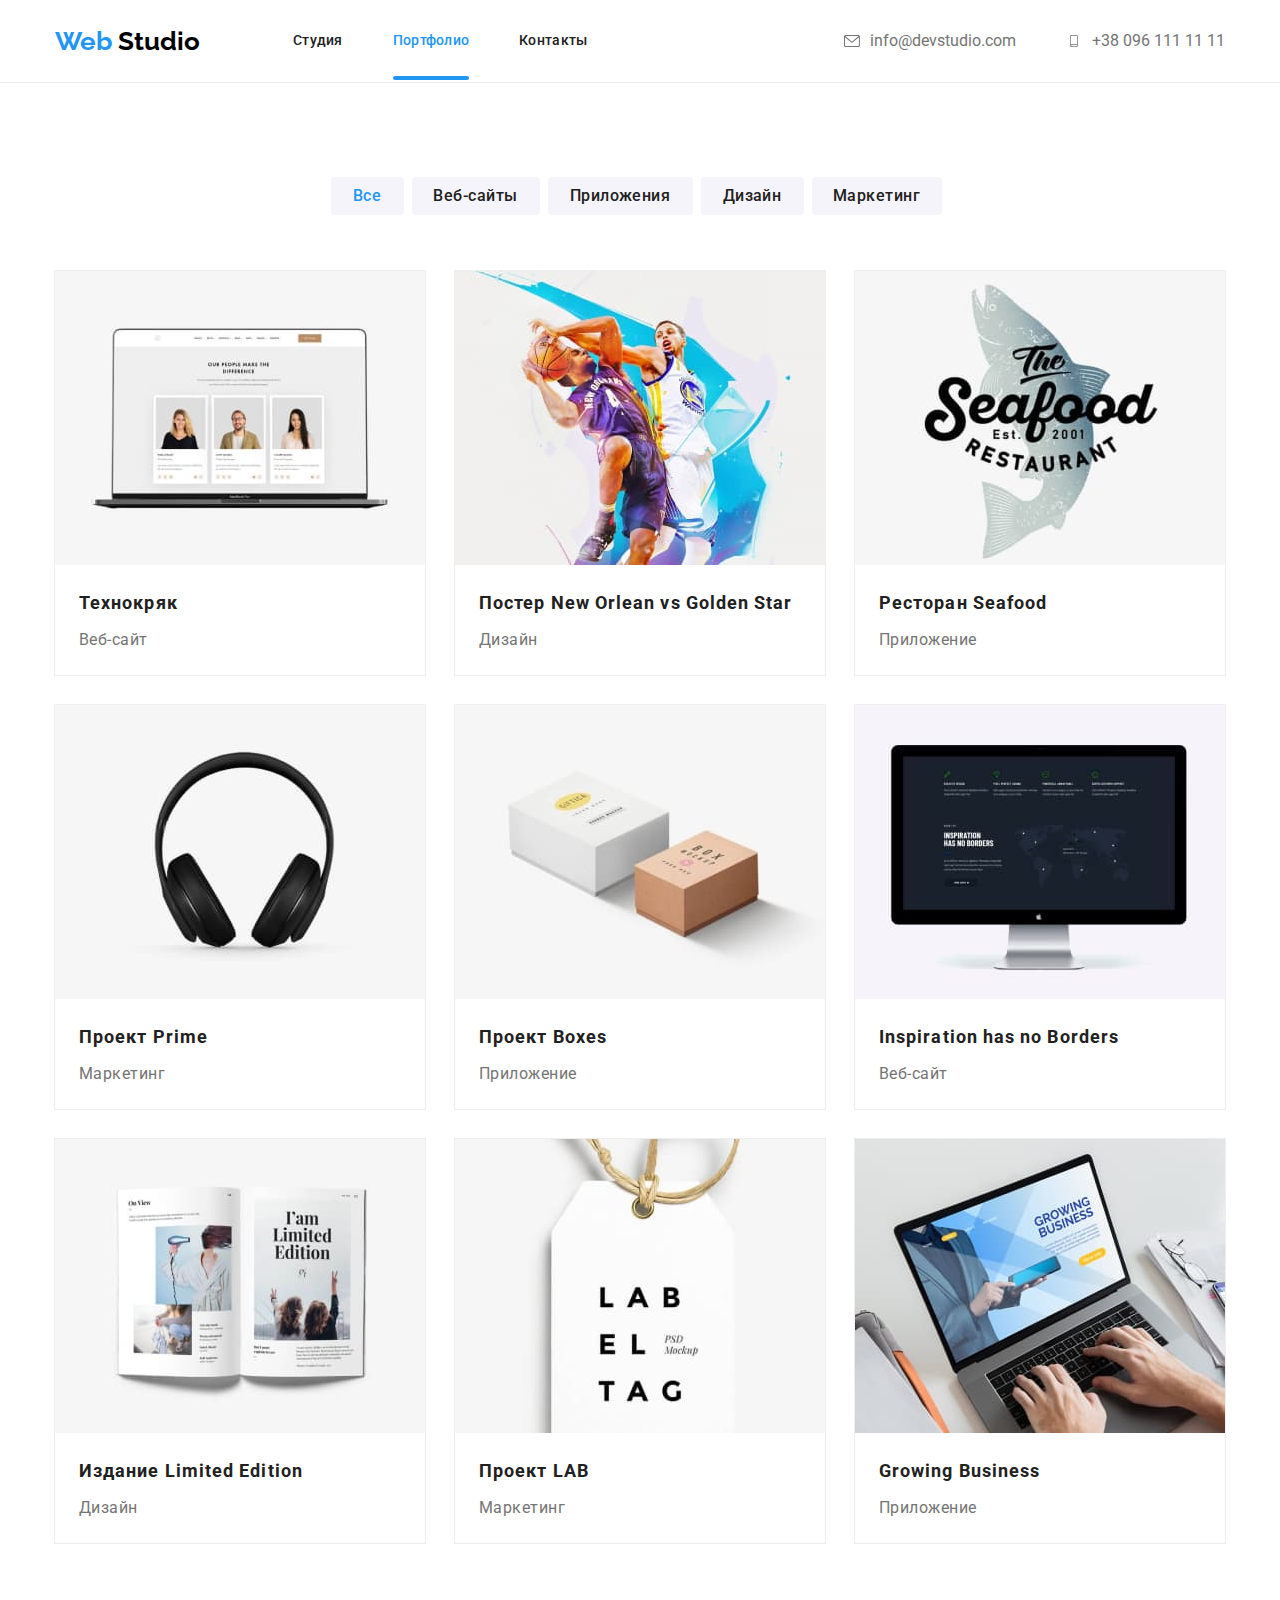
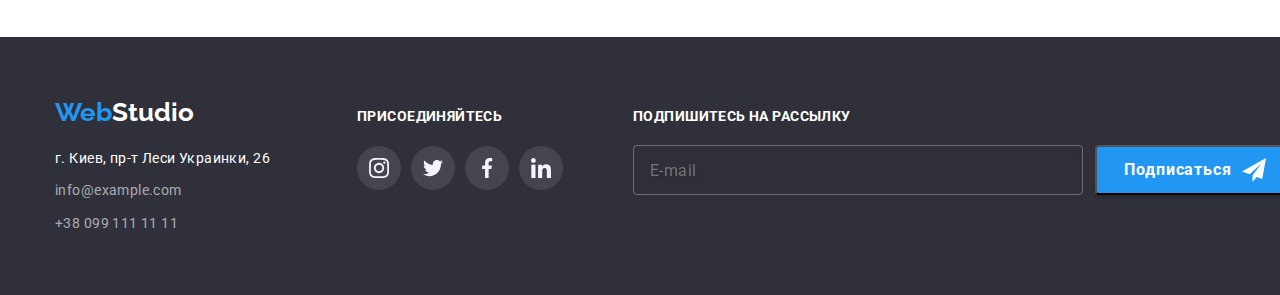
==== commit 57322de2: "hw7-BEM" ====
--- a/portfolio.html
+++ b/portfolio.html
@@ -52,28 +52,28 @@
 <main>
   <section class="portfolio-section">
     <div class="container portfolio-container">
-  <ul class="list portfolio__main ">
-    <li><button class="portfolio__list--button current button-all" type="button">Все</button></li>
-    <li><button class="portfolio__list--button button-web" type="button">Веб-сайты</button></li>
-    <li><button class="portfolio__list--button button-app" type="button">Приложения</button></li>
-    <li><button class="portfolio__list--button button-design" type="button">Дизайн</button></li>
-    <li><button class="portfolio__list--button button-marketing" type="button">Маркетинг</button></li>
+  <ul class="list portfolio-main ">
+    <li><button class="portfolio-main__button current button-all" type="button">Все</button></li>
+    <li><button class="portfolio-main__button button-web" type="button">Веб-сайты</button></li>
+    <li><button class="portfolio-main__button button-app" type="button">Приложения</button></li>
+    <li><button class="portfolio-main__button button-design" type="button">Дизайн</button></li>
+    <li><button class="portfolio-main__button button-marketing" type="button">Маркетинг</button></li>
 </ul>  
     
-    <ul class="list portfolio__list">
-      <li class="portfolio__list--image"><div class="thumb__portfolio"><img src="./images/computer-portfolio.jpg" alt="computer-portfolio">
-        <div class="portfolio__overlay"><p class="portfolio__overlay--text">Технокряк это современная площадка распространения коронавируса. Компании используют эту платформу для цифрового шпионажа и атак на защищённые сервера конкурентов.</p></div>
+    <ul class="list portfolio-list">
+      <li class="portfolio-list--image"><div class="thumb-portfolio"><img src="./images/computer-portfolio.jpg" alt="computer-portfolio">
+        <div class="portfolio-overlay"><p class="portfolio-overlay--text">Технокряк это современная площадка распространения коронавируса. Компании используют эту платформу для цифрового шпионажа и атак на защищённые сервера конкурентов.</p></div>
     </div>
-    <div class="portfolio__paragraf"><h3 class="portfolio__paragraf--title">Технокряк</h3><p class="portfolio__paragraf--function">Веб-сайт</p></div>
+    <div class="portfolio-paragraf"><h3 class="portfolio-paragraf--title">Технокряк</h3><p class="portfolio-paragraf--function">Веб-сайт</p></div>
    </li>
-      <li class="portfolio__list--image"><div class="thumb__portfolio"><img src="./images/poster.jpg" alt="poster"><div class="portfolio__overlay"><p class="portfolio__overlay--text">Технокряк это современная площадка распространения коронавируса. Компании используют эту платформу для цифрового шпионажа и атак на защищённые сервера конкурентов.</p></div></div><div class="portfolio__paragraf"><h3 class="portfolio__paragraf--title">Постер New Orlean vs Golden Star</h3><p class="portfolio__paragraf--function">Дизайн</p></div></li>
-      <li class="portfolio__list--image"><div class="thumb__portfolio"><img src="./images/restoran-Seafood.jpg" alt="restoran-Seafood"><div class="portfolio__overlay"><p class="portfolio__overlay--text">Технокряк это современная площадка распространения коронавируса. Компании используют эту платформу для цифрового шпионажа и атак на защищённые сервера конкурентов.</p></div></div><div class="portfolio__paragraf"><h3 class="portfolio__paragraf--title">Ресторан Seafood</h3><p class="portfolio__paragraf--function">Приложение</p></div></li>
-      <li class="portfolio__list--image"><div class="thumb__portfolio"><img src="./images/project-Prime.jpg" alt="project-Prime"><div class="portfolio__overlay"><p class="portfolio__overlay--text">Технокряк это современная площадка распространения коронавируса. Компании используют эту платформу для цифрового шпионажа и атак на защищённые сервера конкурентов.</p></div></div><div class="portfolio__paragraf"><h3 class="portfolio__paragraf--title">Проект Prime</h3><p class="portfolio__paragraf--function">Маркетинг</p></div></li>
-      <li class="portfolio__list--image"><div class="thumb__portfolio"><img src="./images/project-boxes.jpg" alt="project-boxes"><div class="portfolio__overlay"><p class="portfolio__overlay--text">Технокряк это современная площадка распространения коронавируса. Компании используют эту платформу для цифрового шпионажа и атак на защищённые сервера конкурентов.</p></div></div><div class="portfolio__paragraf"><h3 class="portfolio__paragraf--title">Проект Boxes</h3><p class="portfolio__paragraf--function">Приложение</p></div></li>
-      <li class="portfolio__list--image"><div class="thumb__portfolio"><img src="./images/Inspiration-has-no-Borders.jpg" alt="Inspiration-has-no-Borders"><div class="portfolio__overlay"><p class="portfolio__overlay--text">Технокряк это современная площадка распространения коронавируса. Компании используют эту платформу для цифрового шпионажа и атак на защищённые сервера конкурентов.</p></div></div><div class="portfolio__paragraf"><h3 class="portfolio__paragraf--title">Inspiration has no Borders</h3><p class="portfolio__paragraf--function">Веб-сайт</p></div></li>
-      <li class="portfolio__list--image"><div class="thumb__portfolio"><img src="./images/Limited-Edition.jpg" alt="Limited-Edition"><div class="portfolio__overlay"><p class="portfolio__overlay--text">Технокряк это современная площадка распространения коронавируса. Компании используют эту платформу для цифрового шпионажа и атак на защищённые сервера конкурентов.</p></div></div><div class="portfolio__paragraf"><h3 class="portfolio__paragraf--title">Издание Limited Edition</h3><p class="portfolio__paragraf--function">Дизайн</p></div></li>
-      <li class="portfolio__list--image"><div class="thumb__portfolio"><img src="./images/project-lab.jpg" alt="project-lab"><div class="portfolio__overlay"><p class="portfolio__overlay--text">Технокряк это современная площадка распространения коронавируса. Компании используют эту платформу для цифрового шпионажа и атак на защищённые сервера конкурентов.</p></div></div><div class="portfolio__paragraf"><h3 class="portfolio__paragraf--title">Проект LAB</h3><p class="portfolio__paragraf--function">Маркетинг</p></div></li>
-      <li class="portfolio__list--image"><div class="thumb__portfolio"><img src="./images/Growing-Business.jpg" alt="Growing-Business"><div class="portfolio__overlay"><p class="portfolio__overlay--text">Технокряк это современная площадка распространения коронавируса. Компании используют эту платформу для цифрового шпионажа и атак на защищённые сервера конкурентов.</p></div></div><div class="portfolio__paragraf"><h3 class="portfolio__paragraf--title">Growing Business</h3><p class="portfolio__paragraf--function">Приложение</p></div></li>
+      <li class="portfolio-list--image"><div class="thumb-portfolio"><img src="./images/poster.jpg" alt="poster"><div class="portfolio-overlay"><p class="portfolio-overlay--text">Технокряк это современная площадка распространения коронавируса. Компании используют эту платформу для цифрового шпионажа и атак на защищённые сервера конкурентов.</p></div></div><div class="portfolio-paragraf"><h3 class="portfolio-paragraf--title">Постер New Orlean vs Golden Star</h3><p class="portfolio-paragraf--function">Дизайн</p></div></li>
+      <li class="portfolio-list--image"><div class="thumb-portfolio"><img src="./images/restoran-Seafood.jpg" alt="restoran-Seafood"><div class="portfolio-overlay"><p class="portfolio-overlay--text">Технокряк это современная площадка распространения коронавируса. Компании используют эту платформу для цифрового шпионажа и атак на защищённые сервера конкурентов.</p></div></div><div class="portfolio-paragraf"><h3 class="portfolio-paragraf--title">Ресторан Seafood</h3><p class="portfolio-paragraf--function">Приложение</p></div></li>
+      <li class="portfolio-list--image"><div class="thumb-portfolio"><img src="./images/project-Prime.jpg" alt="project-Prime"><div class="portfolio-overlay"><p class="portfolio-overlay--text">Технокряк это современная площадка распространения коронавируса. Компании используют эту платформу для цифрового шпионажа и атак на защищённые сервера конкурентов.</p></div></div><div class="portfolio-paragraf"><h3 class="portfolio-paragraf--title">Проект Prime</h3><p class="portfolio-paragraf--function">Маркетинг</p></div></li>
+      <li class="portfolio-list--image"><div class="thumb-portfolio"><img src="./images/project-boxes.jpg" alt="project-boxes"><div class="portfolio-overlay"><p class="portfolio-overlay--text">Технокряк это современная площадка распространения коронавируса. Компании используют эту платформу для цифрового шпионажа и атак на защищённые сервера конкурентов.</p></div></div><div class="portfolio-paragraf"><h3 class="portfolio-paragraf--title">Проект Boxes</h3><p class="portfolio-paragraf--function">Приложение</p></div></li>
+      <li class="portfolio-list--image"><div class="thumb-portfolio"><img src="./images/Inspiration-has-no-Borders.jpg" alt="Inspiration-has-no-Borders"><div class="portfolio-overlay"><p class="portfolio-overlay--text">Технокряк это современная площадка распространения коронавируса. Компании используют эту платформу для цифрового шпионажа и атак на защищённые сервера конкурентов.</p></div></div><div class="portfolio-paragraf"><h3 class="portfolio-paragraf--title">Inspiration has no Borders</h3><p class="portfolio-paragraf--function">Веб-сайт</p></div></li>
+      <li class="portfolio-list--image"><div class="thumb-portfolio"><img src="./images/Limited-Edition.jpg" alt="Limited-Edition"><div class="portfolio-overlay"><p class="portfolio-overlay--text">Технокряк это современная площадка распространения коронавируса. Компании используют эту платформу для цифрового шпионажа и атак на защищённые сервера конкурентов.</p></div></div><div class="portfolio-paragraf"><h3 class="portfolio-paragraf--title">Издание Limited Edition</h3><p class="portfolio-paragraf--function">Дизайн</p></div></li>
+      <li class="portfolio-list--image"><div class="thumb-portfolio"><img src="./images/project-lab.jpg" alt="project-lab"><div class="portfolio-overlay"><p class="portfolio-overlay--text">Технокряк это современная площадка распространения коронавируса. Компании используют эту платформу для цифрового шпионажа и атак на защищённые сервера конкурентов.</p></div></div><div class="portfolio-paragraf"><h3 class="portfolio-paragraf--title">Проект LAB</h3><p class="portfolio-paragraf--function">Маркетинг</p></div></li>
+      <li class="portfolio-list--image"><div class="thumb-portfolio"><img src="./images/Growing-Business.jpg" alt="Growing-Business"><div class="portfolio-overlay"><p class="portfolio-overlay--text">Технокряк это современная площадка распространения коронавируса. Компании используют эту платформу для цифрового шпионажа и атак на защищённые сервера конкурентов.</p></div></div><div class="portfolio-paragraf"><h3 class="portfolio-paragraf--title">Growing Business</h3><p class="portfolio-paragraf--function">Приложение</p></div></li>
     </ul>
   </div>
   </section>
@@ -99,35 +99,35 @@
         </div>
         <div class=" footer-center">
             <h3 class="footer-center-title">присоединяйтесь</h3>
-            <ul class="footer-social-list list">
-                <li class="footer-social-list__item ">
-                    <a href="" class="footer-social-list__link link">
-                        <svg class="footer-social-list__icon" width="20" height="20">
+            <ul class="footer-social list">
+                <li class="footer-social__item ">
+                    <a href="" class="footer-social__link link">
+                        <svg class="footer-social__icon" width="20" height="20">
                             <use href="./images/icon.svg#icon-instagram">
                             </use>
                         </svg>
     
                     </a>
                 </li>
-                <li class="footer-social-list__item ">
-                    <a href="" class="footer-social-list__link link">
-                        <svg class="footer-social-list__icon" width="20" height="20">
+                <li class="footer-social__item ">
+                    <a href="" class="footer-social__link link">
+                        <svg class="footer-social__icon" width="20" height="20">
                             <use href="./images/icon.svg#icon-twitter">
                             </use>
                         </svg>
                     </a>
                 </li>
-                <li class="footer-social-list__item ">
-                    <a href="" class="footer-social-list__link link">
-                        <svg class="footer-social-list__icon" width="20" height="20">
+                <li class="footer-social__item ">
+                    <a href="" class="footer-social__link link">
+                        <svg class="footer-social__icon" width="20" height="20">
                             <use href="./images/icon.svg#icon-facebook">
                             </use>
                         </svg>
                     </a>
                 </li>
-                <li class="footer-social-list__item ">
-                    <a href="" class="footer-social-list__link link">
-                        <svg class="footer-social-list__icon" width="20" height="20">
+                <li class="footer-social__item ">
+                    <a href="" class="footer-social__link link">
+                        <svg class="footer-social__icon" width="20" height="20">
                             <use href="./images/icon.svg#icon-linkedin">
                             </use>
                         </svg>
--- a/css/main.min.css
+++ b/css/main.min.css
@@ -1,2 +1,2 @@
-body{font-family:'Roboto', sans-serif;font-weight:normal;background:#E5E5E5;color:#212121}h1,h2,h3,h4,h5,h6,p,ul,li{margin:0;padding:0}img{display:block;max-width:100%}.list{list-style:none}.container{width:1200px;margin:0 auto;padding:0 15px}.link{color:#212121;text-decoration:none;cursor:pointer}.header__container,.site__list,.connect__list--link,.hero-list__container,.social-list,.social-list__link,.customer-list__link,.footer-social-list,.footer-social-list__link,.button-footer-form,.portfolio__main,.polisity-label,.button-checkbox{display:-webkit-box;display:-ms-flexbox;display:flex;-webkit-box-pack:center;-ms-flex-pack:center;justify-content:center;-webkit-box-align:center;-ms-flex-align:center;align-items:center}.visually-hidden{position:absolute;width:1px;height:1px;margin:-1px;border:0;padding:0;white-space:nowrap;-webkit-clip-path:inset(100%);clip-path:inset(100%);clip:rect(0 0 0 0);overflow:hidden}:root{--first-color: #212121;--accent-color: #2196F3;--second-color: #757575;--other-color: #FFFFFF;--font-main:"Roboto", sans-serif;--font-second: "Raleway"}.page__header{background:var(--other-color)}.list{list-style:none}.page__header--portfolio{border-bottom:1px solid #ECECEC;background:var(--other-color)}.connect{margin-left:auto}.site__list--item:not(:last-child){margin-right:50px}.site__list{font-weight:500;font-size:14px;letter-spacing:0.02em;line-height:1.14;text-align:center}.connect__list{display:-webkit-box;display:-ms-flexbox;display:flex}.link__start{margin-right:50px}.connect__list--link{color:var(--second-color);-webkit-transition:color 250ms cubic-bezier(0.4, 0, 0.2, 1);transition:color 250ms cubic-bezier(0.4, 0, 0.2, 1);padding:32px 0}.connect__list--link:hover,.connect__list--link:focus{color:var(--accent-color)}.connect__list--link:focus .connect__icon--mail,.connect__list--link:focus .connect__icon--tel,.connect__list--link:hover .connect__icon--mail,.connect__list--link:hover .connect__icon--tel{fill:var(--accent-color)}.connect__icon--mail,.connect__icon--tel{margin-right:10px;fill:var(--second-color);-webkit-transition:fill 250ms cubic-bezier(0.4, 0, 0.2, 1);transition:fill 250ms cubic-bezier(0.4, 0, 0.2, 1)}.site__list--item:hover .link,.site__list--item:focus .link{color:var(--accent-color)}.site__list--link{position:relative;-webkit-transition:color 250ms cubic-bezier(0.4, 0, 0.2, 1);transition:color 250ms cubic-bezier(0.4, 0, 0.2, 1);padding:32px 0}.site__list--link.active::after{display:-webkit-box;display:-ms-flexbox;display:flex;content:'';position:absolute;width:100%;height:4px;bottom:0;background:var(--accent-color);border-radius:2px}.header__logo{text-decoration:none;margin-right:93px;font-weight:bold;font-size:26px;line-height:31px;font-family:var(--font-second);font-style:normal;font-weight:bold;font-size:26px;line-height:1.19}.header__logo--start{color:var(--accent-color)}.header__logo--end{color:#000}.order{padding-top:200px;padding-bottom:200px;text-align:center;background:#2F303A;background-image:-webkit-gradient(linear, left top, left bottom, from(rgba(47,48,58,0.4)), to(rgba(47,48,58,0.4))),url(../images/hero-bg.jpg);background-image:linear-gradient(rgba(47,48,58,0.4), rgba(47,48,58,0.4)),url(../images/hero-bg.jpg);background-repeat:no-repeat;background-position:center;background-size:cover}.order-text{width:696px;margin-left:auto;margin-right:auto;margin-bottom:30px;font-weight:900;font-size:44px;line-height:1.3;text-align:center;color:var(--other-color);letter-spacing:0.06em;text-transform:uppercase}.order-button{background:var(--accent-color);-webkit-box-shadow:0px 4px 4px rgba(0,0,0,0.15);box-shadow:0px 4px 4px rgba(0,0,0,0.15);border-radius:4px;color:var(--other-color);width:200px;height:50px}.order-title:hover .button{color:red}.button-text{font-family:var(--font-main);font-style:normal;font-weight:bold;font-size:16px;line-height:1.87}.hero{background:var(--other-color);padding-bottom:94px;padding-top:94px}.hero-list{display:-webkit-box;display:-ms-flexbox;display:flex;-webkit-box-align:center;-ms-flex-align:center;align-items:center}.title{font-weight:bold;font-size:14px;line-height:1,14;letter-spacing:0.03em;text-transform:uppercase;margin-bottom:10px}.title-content{font-size:14px;line-height:1.71;color:var(--second-color);letter-spacing:0.03em}.hero-list__container{height:120px;background:#F5F4FA;border-radius:4px;margin-bottom:30px}.hero-list__item{margin-right:30px;min-width:270px}.work{text-align:center;background:var(--other-color);padding-bottom:94px}.work__list{display:-webkit-box;display:-ms-flexbox;display:flex}.work__item:not(:last-child){margin-right:27px}.work__title{font-weight:bold;font-size:36px;line-height:1.16;margin-bottom:50px;margin-left:auto;margin-right:auto}.work__item{position:relative}.work__text{position:absolute;left:0;bottom:0;width:100%;height:70px;padding:27px 0;font-weight:bold;font-size:14px;line-height:1.14;text-align:center;letter-spacing:0.03em;text-transform:uppercase;background:rgba(47,48,58,0.8);color:var(--other-color)}.team{background:#F5F4FA;text-align:center;display:-webkit-box;display:-ms-flexbox;display:flex;padding-bottom:94px;padding-top:94px}.team__list{display:-webkit-box;display:-ms-flexbox;display:flex}.team__item:not(:last-child){margin-right:30px}.team__item{background:var(--other-color);-webkit-box-shadow:0px 1px 3px rgba(0,0,0,0.12),0px 1px 1px rgba(0,0,0,0.14),0px 2px 1px rgba(0,0,0,0.2);box-shadow:0px 1px 3px rgba(0,0,0,0.12),0px 1px 1px rgba(0,0,0,0.14),0px 2px 1px rgba(0,0,0,0.2);border-radius:0px 0px 4px 4px}.team-container{padding:30px 0 30px 0}.team__title{-webkit-box-pack:center;-ms-flex-pack:center;justify-content:center;font-weight:bold;font-size:36px;line-height:1.16;letter-spacing:0.03em;display:-webkit-box;display:-ms-flexbox;display:flex;margin-left:auto;margin-right:auto;margin-bottom:50px}.team-container__subtitle{font-weight:500;font-size:16px;line-height:1.187;letter-spacing:0.03em;margin-bottom:10px}.team-container__functions{font-size:16px;line-height:1.18;color:var(--second-color);margin-bottom:16px}.social-list__link{width:44px;height:44px;background-color:var(--other-color);border-radius:50%;-webkit-transition:background-color 250ms cubic-bezier(0.4, 0, 0.2, 1);transition:background-color 250ms cubic-bezier(0.4, 0, 0.2, 1)}.social-list__link:hover,.social-list__link:focus{background-color:var(--accent-color)}.social-list__link:hover .social-list__icon,.social-list__link:focus .social-list__icon{fill:var(--other-color)}.social-list__item+.social-list__item{margin-left:10px}.social-list__icon{fill:#AFB1B8;-webkit-transition:fill 250ms cubic-bezier(0.4, 0, 0.2, 1);transition:fill 250ms cubic-bezier(0.4, 0, 0.2, 1)}.customer{padding:94px 0;background-color:var(--other-color)}.customer__title{font-weight:bold;font-size:36px;line-height:1.15;text-align:center;letter-spacing:0.03em;margin-bottom:50px}.customer-list{display:-webkit-box;display:-ms-flexbox;display:flex;-webkit-box-pack:center;-ms-flex-pack:center;justify-content:center;margin-left:-30px}.customer-list__item{display:-webkit-box;display:-ms-flexbox;display:flex;-ms-flex-preferred-size:calc(100% / 6 - 30px);flex-basis:calc(100% / 6 - 30px);margin-left:30px}.customer-list__link{border:1px solid #AFB1B8;-webkit-box-sizing:border-box;box-sizing:border-box;border-radius:4px;width:170px;height:92px;-webkit-transition:border-color 250ms cubic-bezier(0.4, 0, 0.2, 1);transition:border-color 250ms cubic-bezier(0.4, 0, 0.2, 1)}.customer-list__icon{fill:#AFB1B8;-webkit-transition:fill 250ms cubic-bezier(0.4, 0, 0.2, 1);transition:fill 250ms cubic-bezier(0.4, 0, 0.2, 1)}.customer-list__link:hover,.customer-list__link:focus{border-color:var(--accent-color)}.customer-list__link:focus .customer-list__icon,.customer-list__link:hover .customer-list__icon{fill:var(--accent-color)}.main-footer{display:-webkit-box;display:-ms-flexbox;display:flex;-webkit-box-align:baseline;-ms-flex-align:baseline;align-items:baseline}.contact-footer{background:#2F303A;padding:60px 0;margin-left:auto;margin-right:auto}.contact-link{color:var(--second-color)}.footer__contact--item:hover .link,.footer__contact--item:focus .link{color:var(--accent-color)}.footer-left{text-decoration:none;margin-right:70px}.logo-footer{display:-webkit-box;display:-ms-flexbox;display:flex;padding:0;margin-bottom:20px;text-decoration:none;margin-right:93px;font-weight:bold;font-size:26px;line-height:31px;font-family:var(--font-second);font-style:normal;font-weight:bold;font-size:26px;line-height:1.19}.logo-footer__start{color:var(--accent-color)}.logo-footer__end{color:var(--other-color)}.web-studio-color-studio-footer{color:var(--other-color)}.footer-contact__maps{font-style:normal;font-weight:normal;font-size:14px;line-height:1.5;color:var(--other-color);letter-spacing:0.03em;margin-bottom:20px;-webkit-transition:color 250ms cubic-bezier(0.4, 0, 0.2, 1);transition:color 250ms cubic-bezier(0.4, 0, 0.2, 1)}.maps-item{margin-bottom:9px}.mail-item{margin-bottom:9px}.footer-contact__mail,.footer-contact__tel{font-style:normal;font-weight:normal;font-size:14px;line-height:24px;letter-spacing:0.03em;color:rgba(255,255,255,0.6);-webkit-transition:color 250ms cubic-bezier(0.4, 0, 0.2, 1);transition:color 250ms cubic-bezier(0.4, 0, 0.2, 1)}.footer-center-title{color:var(--other-color);font-weight:bold;font-size:14px;line-height:1.33;letter-spacing:0.03em;text-transform:uppercase;margin-bottom:20px}.footer-social-list__item+.footer-social-list__item{margin-left:10px}.footer-social-list__link{width:44px;height:44px;border-radius:50%;background-color:rgba(255,255,255,0.1);-webkit-transition:background-color 250ms cubic-bezier(0.4, 0, 0.2, 1);transition:background-color 250ms cubic-bezier(0.4, 0, 0.2, 1)}.footer-social-list__icon{fill:#F5F4FA}.footer-social-list__link:hover,.footer-social-list__link:focus{background-color:var(--accent-color)}.footer-right{margin-left:70px}.footer-form-field{position:relative;display:-webkit-box;display:-ms-flexbox;display:flex}.footer-right__title{margin-bottom:20px;font-weight:bold;font-size:14px;line-height:1.14;letter-spacing:0.03em;text-transform:uppercase;color:var(--other-color)}.footer-form-field input{padding:16px;letter-spacing:0.03em;font-weight:normal;font-size:16px;line-height:20px;color:rgba(255,255,255,0.6)}.footer-input-email{width:358px;height:50px;border:1px solid rgba(255,255,255,0.3);-webkit-box-sizing:border-box;box-sizing:border-box;-webkit-filter:drop-shadow(0px 4px 4px rgba(0,0,0,0.15));filter:drop-shadow(0px 4px 4px rgba(0,0,0,0.15));border-radius:4px;background:none}.footer-label-email{position:absolute;top:50%;left:15px;-webkit-transform:translateY(-50%);transform:translateY(-50%)}.button-footer-form{width:200px;height:50px;margin-left:12px;background:var(--accent-color);-webkit-box-shadow:0px 4px 4px rgba(0,0,0,0.15);box-shadow:0px 4px 4px rgba(0,0,0,0.15);border-radius:4px}.footer-button-text{letter-spacing:0.06em;font-weight:bold;font-size:16px;line-height:2.14;color:var(--other-color)}.form-send-icon{margin-left:10px}.portfolio-section{background:var(--other-color);padding-bottom:94px;padding-top:94px}.portfolio__main{margin-bottom:56px}.portfolio__list{display:-webkit-box;display:-ms-flexbox;display:flex;-ms-flex-wrap:wrap;flex-wrap:wrap;margin-top:-30px;margin-left:-30px}.portfolio__list--image{-ms-flex-preferred-size:calc(100% / 3 - 30px);flex-basis:calc(100% / 3 - 30px);margin-left:30px;margin-top:30px;outline:1px solid #EEEEEE;width:100%;-webkit-transition:-webkit-box-shadow 250ms cubic-bezier(0.4, 0, 0.2, 1);transition:-webkit-box-shadow 250ms cubic-bezier(0.4, 0, 0.2, 1);transition:box-shadow 250ms cubic-bezier(0.4, 0, 0.2, 1);transition:box-shadow 250ms cubic-bezier(0.4, 0, 0.2, 1), -webkit-box-shadow 250ms cubic-bezier(0.4, 0, 0.2, 1)}.portfolio__list--image:focus,.portfolio__list--image:hover{-webkit-box-shadow:0px 1px 1px rgba(0,0,0,0.12),0px 4px 4px rgba(0,0,0,0.06),1px 4px 6px rgba(0,0,0,0.16);box-shadow:0px 1px 1px rgba(0,0,0,0.12),0px 4px 4px rgba(0,0,0,0.06),1px 4px 6px rgba(0,0,0,0.16)}.portfolio__list--image:hover .portfolio__overlay{-webkit-transform:translateY(0);transform:translateY(0)}.thumb__portfolio{position:relative;overflow:hidden}.portfolio__overlay{position:absolute;top:0;left:0;width:100%;height:100%;-webkit-transform:translateY(101%);transform:translateY(101%);width:370px;height:294px;-webkit-transition:-webkit-transform 250ms cubic-bezier(0.4, 0, 0.2, 1);transition:-webkit-transform 250ms cubic-bezier(0.4, 0, 0.2, 1);transition:transform 250ms cubic-bezier(0.4, 0, 0.2, 1);transition:transform 250ms cubic-bezier(0.4, 0, 0.2, 1), -webkit-transform 250ms cubic-bezier(0.4, 0, 0.2, 1);background:rgba(33,150,243,0.9)}.portfolio__overlay--text{position:absolute;top:50%;left:50%;-webkit-transform:translate(-50%, -50%);transform:translate(-50%, -50%);width:322px;height:168px;font-weight:normal;font-size:18px;line-height:1.55;letter-spacing:0.03em;color:var(--other-color)}.portfolio__paragraf{padding:20px 24px}.portfolio__paragraf--title{font-weight:bold;font-size:18px;line-height:2;letter-spacing:0.06em;margin-bottom:4px}.portfolio__paragraf--function{color:var(--second-color);font-size:16px;line-height:1.87;letter-spacing:0.03em}.portfolio-container{margin:0 auto}.current{color:var(--accent-color)}.portfolio__list--button,.order-button{cursor:pointer;border:none}.portfolio__list--button{background:#F5F4FA;border-radius:4px;color:var(--brand-color);margin-right:8px;-webkit-transition:color 250ms cubic-bezier(0.4, 0, 0.2, 1),background-color 250ms cubic-bezier(0.4, 0, 0.2, 1),-webkit-box-shadow 250ms cubic-bezier(0.4, 0, 0.2, 1);transition:color 250ms cubic-bezier(0.4, 0, 0.2, 1),background-color 250ms cubic-bezier(0.4, 0, 0.2, 1),-webkit-box-shadow 250ms cubic-bezier(0.4, 0, 0.2, 1);transition:color 250ms cubic-bezier(0.4, 0, 0.2, 1),box-shadow 250ms cubic-bezier(0.4, 0, 0.2, 1),background-color 250ms cubic-bezier(0.4, 0, 0.2, 1);transition:color 250ms cubic-bezier(0.4, 0, 0.2, 1),box-shadow 250ms cubic-bezier(0.4, 0, 0.2, 1),background-color 250ms cubic-bezier(0.4, 0, 0.2, 1),-webkit-box-shadow 250ms cubic-bezier(0.4, 0, 0.2, 1)}.portfolio__list--button:focus,.portfolio__list--button:hover{background-color:var(--accent-color);color:#F5F4FA;-webkit-box-shadow:0px 3px 1px rgba(0,0,0,0.1),0px 1px 2px rgba(0,0,0,0.08),0px 2px 2px rgba(0,0,0,0.12);box-shadow:0px 3px 1px rgba(0,0,0,0.1),0px 1px 2px rgba(0,0,0,0.08),0px 2px 2px rgba(0,0,0,0.12)}.current{color:var(--accent-color)}.button-all{font-family:var(--font-main);font-weight:500;font-size:16px;line-height:1.62;letter-spacing:0.03em;width:73px;height:38px;left:495px;top:174px}.button-web{font-family:var(--font-main);font-weight:500;font-size:16px;line-height:1.62;letter-spacing:0.03em;width:128px;height:38px;left:576px;top:174px}.button-app{font-family:var(--font-main);font-weight:500;font-size:16px;line-height:1.62;letter-spacing:0.03em;width:145px;height:38px;left:712px;top:174px}.button-design{font-family:var(--font-main);font-weight:500;font-size:16px;line-height:1.62;letter-spacing:0.03em;width:103px;height:38px;left:865px;top:174px}.button-marketing{font-family:var(--font-main);font-weight:500;font-size:16px;line-height:1.62;letter-spacing:0.03em;width:130px;height:38px;left:976px;top:174px}.portfolio{font-weight:500;font-size:16px;line-height:1.62}.portfolio__paragraf--title{font-weight:bold;font-size:18px;line-height:2;letter-spacing:0.06em}.title-function{font-size:16px;line-height:1.87;color:var(--second-color);letter-spacing:0.03em}textarea{resize:none}.modal{position:absolute;left:50%;top:50%;-webkit-transform:translate(-50%, -50%);transform:translate(-50%, -50%);width:528px;height:581px;background:var(--other-color);-webkit-box-shadow:0px 1px 3px rgba(0,0,0,0.12),0px 1px 1px rgba(0,0,0,0.14),0px 2px 1px rgba(0,0,0,0.2);box-shadow:0px 1px 3px rgba(0,0,0,0.12),0px 1px 1px rgba(0,0,0,0.14),0px 2px 1px rgba(0,0,0,0.2);border-radius:4px;-webkit-transition:background 250ms cubic-bezier(0.4, 0, 0.2, 1);transition:background 250ms cubic-bezier(0.4, 0, 0.2, 1)}.backdrop{position:fixed;left:0px;top:0px;width:100%;height:100%;background:rgba(0,0,0,0.2);-webkit-transition:background 250ms cubic-bezier(0.4, 0, 0.2, 1);transition:background 250ms cubic-bezier(0.4, 0, 0.2, 1)}.backdrop.is-hidden{pointer-events:none;opacity:0;visibility:hidden}.modal-icon{position:absolute;top:0;right:0;margin:6px;padding:0;cursor:pointer;-webkit-transition:fill 250ms cubic-bezier(0.4, 0, 0.2, 1);transition:fill 250ms cubic-bezier(0.4, 0, 0.2, 1)}.modal-icon:hover{fill:var(--accent-color)}.modal-button{position:absolute;top:0;right:0;margin:8px;width:30px;height:30px;border-radius:50%;background:var(--other-color);border:1px solid rgba(0,0,0,0.1)}.modal-title{font-weight:bold;font-size:20px;line-height:23px;text-align:center;letter-spacing:0.03em;color:var(--first-color);margin:40px auto 30px auto}.form{padding:0;margin:0;width:448px;margin-left:auto;margin-right:auto}.form-field{display:-webkit-box;display:-ms-flexbox;display:flex;-webkit-box-orient:vertical;-webkit-box-direction:normal;-ms-flex-direction:column;flex-direction:column;position:relative}.form-label{margin-bottom:4px;font-weight:normal;font-size:12px;line-height:1.16;letter-spacing:0.01em;color:var(--second-color)}.form-input{padding-left:42px;width:100%;height:40px;margin-bottom:10px;border:1px solid rgba(33,33,33,0.2);-webkit-box-sizing:border-box;box-sizing:border-box;border-radius:4px;outline:none;cursor:pointer;-webkit-transition:border-color 250ms cubic-bezier(0.4, 0, 0.2, 1);transition:border-color 250ms cubic-bezier(0.4, 0, 0.2, 1)}.form-input:focus{border-color:var(--accent-color)}.form-icon{position:absolute;top:55%;left:15px;-webkit-transform:translateY(-50%);transform:translateY(-50%)}.form-input:focus+.form-icon{fill:var(--accent-color);-webkit-transition:fill 250ms cubic-bezier(0.4, 0, 0.2, 1);transition:fill 250ms cubic-bezier(0.4, 0, 0.2, 1)}.form-coments{padding:12px 16px;height:120px;border:1px solid rgba(33,33,33,0.2);-webkit-box-sizing:border-box;box-sizing:border-box;border-radius:4px}.polisity-label{font-weight:normal;font-size:14px;line-height:1.2;letter-spacing:0.03em;color:var(--second-color)}.polisity-label::before{content:'';width:15px;height:15px;border:1px solid var(--first-color);border-radius:2px;margin-right:7px}.polisity-check:checked+.polisity-label::before{border:none;background-image:url(../images/icon-check.svg);background-repeat:no-repeat;background-position:center;block-size:cover}.polisity-link{color:var(--accent-color)}.checkbox-content{padding:20px 0 30px 0}.button-checkbox{margin:0 auto;font-weight:bold;font-size:16px;line-height:1.87;width:200px;height:50px;background:#188CE8;-webkit-box-shadow:0px 4px 4px rgba(0,0,0,0.15);box-shadow:0px 4px 4px rgba(0,0,0,0.15);border-radius:4px;color:var(--other-color)}
+body{font-family:'Roboto', sans-serif;font-weight:normal;background:#E5E5E5;color:#212121}h1,h2,h3,h4,h5,h6,p,ul,li{margin:0;padding:0}img{display:block;max-width:100%}.list{list-style:none}.container{width:100%;margin:0 auto;padding:0 15px}@media screen and (min-width: 480px){.container{width:480px;margin:0 auto;padding:0 15px}}@media screen and (min-width: 768px){.container{width:768px}}@media screen and (min-width: 1200px){.container{width:1200px}}.link{color:#212121;text-decoration:none;cursor:pointer}.header__container,.site-list,.connect__list--link,.hero-list__container,.social-list,.social-list__link,.customer-list__link,.footer-social,.footer-social__link,.button-footer-form,.portfolio-main,.polisity-label,.button-checkbox{display:-webkit-box;display:-ms-flexbox;display:flex;-webkit-box-pack:center;-ms-flex-pack:center;justify-content:center;-webkit-box-align:center;-ms-flex-align:center;align-items:center}.visually-hidden{position:absolute;width:1px;height:1px;margin:-1px;border:0;padding:0;white-space:nowrap;-webkit-clip-path:inset(100%);clip-path:inset(100%);clip:rect(0 0 0 0);overflow:hidden}:root{--first-color: #212121;--accent-color: #2196F3;--second-color: #757575;--other-color: #FFFFFF;--font-main:"Roboto", sans-serif;--font-second: "Raleway"}.page__header{background:var(--other-color)}.list{list-style:none}.page__header--portfolio{border-bottom:1px solid #ECECEC;background:var(--other-color)}@media screen and (max-width: 767px){.header__container{height:60px}}@media screen and (max-width: 767px){.site-list{display:none}}.connect{margin-left:auto}@media screen and (max-width: 767px){.connect{display:none}}.site-list__item:not(:last-child){margin-right:50px}.site-list{font-weight:500;font-size:14px;letter-spacing:0.02em;line-height:1.14;text-align:center}.connect__list{display:-webkit-box;display:-ms-flexbox;display:flex}.link__start{margin-right:50px}.connect__list--link{color:var(--second-color);-webkit-transition:color 250ms cubic-bezier(0.4, 0, 0.2, 1);transition:color 250ms cubic-bezier(0.4, 0, 0.2, 1);padding:32px 0}.connect__list--link:hover,.connect__list--link:focus{color:var(--accent-color)}.connect__list--link:focus .connect__icon--mail,.connect__list--link:focus .connect__icon--tel,.connect__list--link:hover .connect__icon--mail,.connect__list--link:hover .connect__icon--tel{fill:var(--accent-color)}.connect__icon--mail,.connect__icon--tel{margin-right:10px;fill:var(--second-color);-webkit-transition:fill 250ms cubic-bezier(0.4, 0, 0.2, 1);transition:fill 250ms cubic-bezier(0.4, 0, 0.2, 1)}.site-list__item:hover .link,.site-list__item:focus .link{color:var(--accent-color)}.site-list__link{position:relative;-webkit-transition:color 250ms cubic-bezier(0.4, 0, 0.2, 1);transition:color 250ms cubic-bezier(0.4, 0, 0.2, 1);padding:32px 0}.site-list__link.active::after{display:-webkit-box;display:-ms-flexbox;display:flex;content:'';position:absolute;width:100%;height:4px;bottom:0;background:var(--accent-color);border-radius:2px}.header__logo{text-decoration:none;margin-right:93px;font-weight:bold;font-size:26px;line-height:31px;font-family:var(--font-second);font-style:normal;font-weight:bold;font-size:26px;line-height:1.19}@media screen and (max-width: 767px){.header__logo{position:absolute;left:15px}}.header__logo--start{color:var(--accent-color)}.header__logo--end{color:#000}@media screen and (max-width: 767px){.order{background:#2F303A;background-image:-webkit-gradient(linear, left top, left bottom, from(rgba(47,48,58,0.4)), to(rgba(47,48,58,0.4))),url(../images/hero-bg-mob.jpg);background-image:linear-gradient(rgba(47,48,58,0.4), rgba(47,48,58,0.4)),url(../images/hero-bg-mob.jpg);background-repeat:no-repeat;background-position:center;background-size:cover;padding:200px 0}}@media screen and (max-width: 767px) and (min-device-pixel-ratio: 2), screen and (max-width: 767px) and (-webkit-min-device-pixel-ratio: 2), screen and (max-width: 767px) and (min-resolution: 192dpi), screen and (max-width: 767px) and (min-resolution: 2dppx){.order{background:#2F303A;background-image:-webkit-gradient(linear, left top, left bottom, from(rgba(47,48,58,0.4)), to(rgba(47,48,58,0.4))),url(../images/hero-bg-mob2x.jpg);background-image:linear-gradient(rgba(47,48,58,0.4), rgba(47,48,58,0.4)),url(../images/hero-bg-mob2x.jpg);background-repeat:no-repeat;background-position:center;background-size:cover}}@media screen and (min-width: 768px){.order{background:#2F303A;background-image:-webkit-gradient(linear, left top, left bottom, from(rgba(47,48,58,0.4)), to(rgba(47,48,58,0.4))),url(../images/hero-bg-tab.jpg);background-image:linear-gradient(rgba(47,48,58,0.4), rgba(47,48,58,0.4)),url(../images/hero-bg-tab.jpg);background-repeat:no-repeat;background-position:center;background-size:cover;padding:200px 0}}@media screen and (min-width: 1200px){.order{padding-top:200px;padding-bottom:200px;text-align:center;background:#2F303A;background-image:-webkit-gradient(linear, left top, left bottom, from(rgba(47,48,58,0.4)), to(rgba(47,48,58,0.4))),url(../images/hero-bg.jpg);background-image:linear-gradient(rgba(47,48,58,0.4), rgba(47,48,58,0.4)),url(../images/hero-bg.jpg);background-repeat:no-repeat;background-position:center;background-size:cover}}.order-text{width:696px;margin-left:auto;margin-right:auto;margin-bottom:30px;font-weight:900;font-size:44px;line-height:1.3;text-align:center;color:var(--other-color);letter-spacing:0.06em;text-transform:uppercase}@media screen and (max-width: 767px){.order-text{width:360px;font-size:26px;text-align:center}}@media screen and (min-width: 768px){.order-text{width:360px;font-size:26px;text-align:center}}@media screen and (max-width: 767px){.order-title{text-align:center}}@media screen and (min-width: 768px){.order-title{text-align:center}}.order-button{background:var(--accent-color);-webkit-box-shadow:0px 4px 4px rgba(0,0,0,0.15);box-shadow:0px 4px 4px rgba(0,0,0,0.15);border-radius:4px;color:var(--other-color);width:200px;height:50px}.order-button:hover .button,.order-button:focus .button{color:#188CE8}.button-text{font-family:var(--font-main);font-style:normal;font-weight:bold;font-size:16px;line-height:1.87}.hero{background:var(--other-color);padding-bottom:94px;padding-top:94px}@media screen and (min-width: 1200px){.hero-list{display:-webkit-box;display:-ms-flexbox;display:flex;-webkit-box-align:center;-ms-flex-align:center;align-items:center}}.title{font-weight:bold;font-size:14px;line-height:1,14;letter-spacing:0.03em;text-transform:uppercase;margin-bottom:10px}@media screen and (max-width: 767px){.title{text-align:center;margin-bottom:10px}}.title__content{font-size:14px;line-height:1.71;color:var(--second-color);letter-spacing:0.03em}@media screen and (max-width: 767px){.title__content{margin-bottom:30px}}.hero-list__container{height:120px;background:#F5F4FA;border-radius:4px;margin-bottom:30px}@media screen and (min-width: 1200px){.hero-list__item{margin-right:30px;min-width:270px}}.work{text-align:center;background:var(--other-color);padding-bottom:94px}@media screen and (max-width: 767px){.work{display:none}}.work-list{display:-webkit-box;display:-ms-flexbox;display:flex}.work-list__item:not(:last-child){margin-right:27px}.work__title{font-weight:bold;font-size:36px;line-height:1.16;margin-bottom:50px;margin-left:auto;margin-right:auto}.work-list__item{position:relative}.work__text{position:absolute;left:0;bottom:0;width:100%;height:70px;padding:27px 0;font-weight:bold;font-size:14px;line-height:1.14;text-align:center;letter-spacing:0.03em;text-transform:uppercase;background:rgba(47,48,58,0.8);color:var(--other-color)}.team{background:#F5F4FA;text-align:center;display:-webkit-box;display:-ms-flexbox;display:flex;padding-bottom:94px;padding-top:94px}@media screen and (min-width: 1200px){.team-list{display:-webkit-box;display:-ms-flexbox;display:flex}}.team-list__item:not(:last-child){margin-right:30px}.team-list__item{background:var(--other-color);-webkit-box-shadow:0px 1px 3px rgba(0,0,0,0.12),0px 1px 1px rgba(0,0,0,0.14),0px 2px 1px rgba(0,0,0,0.2);box-shadow:0px 1px 3px rgba(0,0,0,0.12),0px 1px 1px rgba(0,0,0,0.14),0px 2px 1px rgba(0,0,0,0.2);border-radius:0px 0px 4px 4px}.team-container{padding:30px 0 30px 0}.team__title{-webkit-box-pack:center;-ms-flex-pack:center;justify-content:center;font-weight:bold;font-size:36px;line-height:1.16;letter-spacing:0.03em;display:-webkit-box;display:-ms-flexbox;display:flex;margin-left:auto;margin-right:auto;margin-bottom:50px}.team-container__subtitle{font-weight:500;font-size:16px;line-height:1.187;letter-spacing:0.03em;margin-bottom:10px}.team-container__functions{font-size:16px;line-height:1.18;color:var(--second-color);margin-bottom:16px}.social-list__link{width:44px;height:44px;background-color:var(--other-color);border-radius:50%;-webkit-transition:background-color 250ms cubic-bezier(0.4, 0, 0.2, 1);transition:background-color 250ms cubic-bezier(0.4, 0, 0.2, 1)}.social-list__link:hover,.social-list__link:focus{background-color:var(--accent-color)}.social-list__link:hover .social-list__icon,.social-list__link:focus .social-list__icon{fill:var(--other-color)}.social-list__item+.social-list__item{margin-left:10px}.social-list__icon{fill:#AFB1B8;-webkit-transition:fill 250ms cubic-bezier(0.4, 0, 0.2, 1);transition:fill 250ms cubic-bezier(0.4, 0, 0.2, 1)}.customer{padding:94px 0;background-color:var(--other-color)}.customer__title{font-weight:bold;font-size:36px;line-height:1.15;text-align:center;letter-spacing:0.03em;margin-bottom:50px}@media screen and (min-width: 1200px){.customer-list{display:-webkit-box;display:-ms-flexbox;display:flex;-webkit-box-pack:center;-ms-flex-pack:center;justify-content:center;margin-left:-30px}}.customer-list__item{display:-webkit-box;display:-ms-flexbox;display:flex;-ms-flex-preferred-size:calc(100% / 6 - 30px);flex-basis:calc(100% / 6 - 30px);margin-left:30px}.customer-list__link{border:1px solid #AFB1B8;-webkit-box-sizing:border-box;box-sizing:border-box;border-radius:4px;width:170px;height:92px;-webkit-transition:border-color 250ms cubic-bezier(0.4, 0, 0.2, 1);transition:border-color 250ms cubic-bezier(0.4, 0, 0.2, 1)}.customer-list__icon{fill:#AFB1B8;-webkit-transition:fill 250ms cubic-bezier(0.4, 0, 0.2, 1);transition:fill 250ms cubic-bezier(0.4, 0, 0.2, 1)}.customer-list__link:hover,.customer-list__link:focus{border-color:var(--accent-color)}.customer-list__link:focus .customer-list__icon,.customer-list__link:hover .customer-list__icon{fill:var(--accent-color)}@media screen and (min-width: 1200px){.main-footer{display:-webkit-box;display:-ms-flexbox;display:flex;-webkit-box-align:baseline;-ms-flex-align:baseline;align-items:baseline}}.contact-footer{background:#2F303A;padding:60px 0;margin-left:auto;margin-right:auto}.contact-link{color:var(--second-color)}.footer__contact--item:hover .link,.footer__contact--item:focus .link{color:var(--accent-color)}.footer-left{text-decoration:none;margin-right:70px}.logo-footer{display:-webkit-box;display:-ms-flexbox;display:flex;padding:0;margin-bottom:20px;text-decoration:none;margin-right:93px;font-weight:bold;font-size:26px;line-height:31px;font-family:var(--font-second);font-style:normal;font-weight:bold;font-size:26px;line-height:1.19}.logo-footer__start{color:var(--accent-color)}.logo-footer__end{color:var(--other-color)}.web-studio-color-studio-footer{color:var(--other-color)}.footer-contact__maps{font-style:normal;font-weight:normal;font-size:14px;line-height:1.5;color:var(--other-color);letter-spacing:0.03em;margin-bottom:20px;-webkit-transition:color 250ms cubic-bezier(0.4, 0, 0.2, 1);transition:color 250ms cubic-bezier(0.4, 0, 0.2, 1)}.maps-item{margin-bottom:9px}.mail-item{margin-bottom:9px}.footer-contact__mail,.footer-contact__tel{font-style:normal;font-weight:normal;font-size:14px;line-height:24px;letter-spacing:0.03em;color:rgba(255,255,255,0.6);-webkit-transition:color 250ms cubic-bezier(0.4, 0, 0.2, 1);transition:color 250ms cubic-bezier(0.4, 0, 0.2, 1)}.footer-center-title{color:var(--other-color);font-weight:bold;font-size:14px;line-height:1.33;letter-spacing:0.03em;text-transform:uppercase;margin-bottom:20px}.footer-social__item+.footer-social__item{margin-left:10px}.footer-social__link{width:44px;height:44px;border-radius:50%;background-color:rgba(255,255,255,0.1);-webkit-transition:background-color 250ms cubic-bezier(0.4, 0, 0.2, 1);transition:background-color 250ms cubic-bezier(0.4, 0, 0.2, 1)}.footer-social__icon{fill:#F5F4FA}.footer-social__link:hover,.footer-social__link:focus{background-color:var(--accent-color)}.footer-right{margin-left:70px}@media screen and (min-width: 1200px){.footer-form-field{position:relative;display:-webkit-box;display:-ms-flexbox;display:flex}}.footer-right__title{margin-bottom:20px;font-weight:bold;font-size:14px;line-height:1.14;letter-spacing:0.03em;text-transform:uppercase;color:var(--other-color)}.footer-form-field input{padding:16px;letter-spacing:0.03em;font-weight:normal;font-size:16px;line-height:20px;color:rgba(255,255,255,0.6)}.footer-input-email{width:450px;height:50px;border:1px solid rgba(255,255,255,0.3);-webkit-box-sizing:border-box;box-sizing:border-box;-webkit-filter:drop-shadow(0px 4px 4px rgba(0,0,0,0.15));filter:drop-shadow(0px 4px 4px rgba(0,0,0,0.15));border-radius:4px;background:none}.footer-label-email{position:absolute;top:50%;left:15px;-webkit-transform:translateY(-50%);transform:translateY(-50%)}.button-footer-form{width:200px;height:50px;margin-left:12px;background:var(--accent-color);-webkit-box-shadow:0px 4px 4px rgba(0,0,0,0.15);box-shadow:0px 4px 4px rgba(0,0,0,0.15);border-radius:4px}.footer-button-text{letter-spacing:0.06em;font-weight:bold;font-size:16px;line-height:2.14;color:var(--other-color)}.form-send-icon{margin-left:10px}.portfolio-section{background:var(--other-color);padding-bottom:94px;padding-top:94px}.portfolio-main{margin-bottom:56px}.portfolio-list{display:-webkit-box;display:-ms-flexbox;display:flex;-ms-flex-wrap:wrap;flex-wrap:wrap;margin-top:-30px;margin-left:-30px}.portfolio-list--image{-ms-flex-preferred-size:calc(100% / 3 - 30px);flex-basis:calc(100% / 3 - 30px);margin-left:30px;margin-top:30px;outline:1px solid #EEEEEE;width:100%;-webkit-transition:-webkit-box-shadow 250ms cubic-bezier(0.4, 0, 0.2, 1);transition:-webkit-box-shadow 250ms cubic-bezier(0.4, 0, 0.2, 1);transition:box-shadow 250ms cubic-bezier(0.4, 0, 0.2, 1);transition:box-shadow 250ms cubic-bezier(0.4, 0, 0.2, 1), -webkit-box-shadow 250ms cubic-bezier(0.4, 0, 0.2, 1)}.portfolio-list--image:focus,.portfolio-list--image:hover{-webkit-box-shadow:0px 1px 1px rgba(0,0,0,0.12),0px 4px 4px rgba(0,0,0,0.06),1px 4px 6px rgba(0,0,0,0.16);box-shadow:0px 1px 1px rgba(0,0,0,0.12),0px 4px 4px rgba(0,0,0,0.06),1px 4px 6px rgba(0,0,0,0.16)}.portfolio-list--image:hover .portfolio-overlay{-webkit-transform:translateY(0);transform:translateY(0)}.thumb-portfolio{position:relative;overflow:hidden}.portfolio-overlay{position:absolute;top:0;left:0;width:100%;height:100%;-webkit-transform:translateY(101%);transform:translateY(101%);width:370px;height:294px;-webkit-transition:-webkit-transform 250ms cubic-bezier(0.4, 0, 0.2, 1);transition:-webkit-transform 250ms cubic-bezier(0.4, 0, 0.2, 1);transition:transform 250ms cubic-bezier(0.4, 0, 0.2, 1);transition:transform 250ms cubic-bezier(0.4, 0, 0.2, 1), -webkit-transform 250ms cubic-bezier(0.4, 0, 0.2, 1);background:rgba(33,150,243,0.9)}.portfolio-overlay--text{position:absolute;top:50%;left:50%;-webkit-transform:translate(-50%, -50%);transform:translate(-50%, -50%);width:322px;height:168px;font-weight:normal;font-size:18px;line-height:1.55;letter-spacing:0.03em;color:var(--other-color)}.portfolio-paragraf{padding:20px 24px}.portfolio-paragraf--title{font-weight:bold;font-size:18px;line-height:2;letter-spacing:0.06em;margin-bottom:4px}.portfolio-paragraf--function{color:var(--second-color);font-size:16px;line-height:1.87;letter-spacing:0.03em}.portfolio-container{margin:0 auto}.current{color:var(--accent-color)}.portfolio-main__button,.order-button{cursor:pointer;border:none}.portfolio-main__button{background:#F5F4FA;border-radius:4px;color:var(--brand-color);margin-right:8px;-webkit-transition:color 250ms cubic-bezier(0.4, 0, 0.2, 1),background-color 250ms cubic-bezier(0.4, 0, 0.2, 1),-webkit-box-shadow 250ms cubic-bezier(0.4, 0, 0.2, 1);transition:color 250ms cubic-bezier(0.4, 0, 0.2, 1),background-color 250ms cubic-bezier(0.4, 0, 0.2, 1),-webkit-box-shadow 250ms cubic-bezier(0.4, 0, 0.2, 1);transition:color 250ms cubic-bezier(0.4, 0, 0.2, 1),box-shadow 250ms cubic-bezier(0.4, 0, 0.2, 1),background-color 250ms cubic-bezier(0.4, 0, 0.2, 1);transition:color 250ms cubic-bezier(0.4, 0, 0.2, 1),box-shadow 250ms cubic-bezier(0.4, 0, 0.2, 1),background-color 250ms cubic-bezier(0.4, 0, 0.2, 1),-webkit-box-shadow 250ms cubic-bezier(0.4, 0, 0.2, 1)}.portfolio-main__button:focus,.portfolio-main__button:hover{background-color:var(--accent-color);color:#F5F4FA;-webkit-box-shadow:0px 3px 1px rgba(0,0,0,0.1),0px 1px 2px rgba(0,0,0,0.08),0px 2px 2px rgba(0,0,0,0.12);box-shadow:0px 3px 1px rgba(0,0,0,0.1),0px 1px 2px rgba(0,0,0,0.08),0px 2px 2px rgba(0,0,0,0.12)}.current{color:var(--accent-color)}.button-all{font-family:var(--font-main);font-weight:500;font-size:16px;line-height:1.62;letter-spacing:0.03em;width:73px;height:38px;left:495px;top:174px}.button-web{font-family:var(--font-main);font-weight:500;font-size:16px;line-height:1.62;letter-spacing:0.03em;width:128px;height:38px;left:576px;top:174px}.button-app{font-family:var(--font-main);font-weight:500;font-size:16px;line-height:1.62;letter-spacing:0.03em;width:145px;height:38px;left:712px;top:174px}.button-design{font-family:var(--font-main);font-weight:500;font-size:16px;line-height:1.62;letter-spacing:0.03em;width:103px;height:38px;left:865px;top:174px}.button-marketing{font-family:var(--font-main);font-weight:500;font-size:16px;line-height:1.62;letter-spacing:0.03em;width:130px;height:38px;left:976px;top:174px}.portfolio{font-weight:500;font-size:16px;line-height:1.62}.portfolio-paragraf--title{font-weight:bold;font-size:18px;line-height:2;letter-spacing:0.06em}.title-function{font-size:16px;line-height:1.87;color:var(--second-color);letter-spacing:0.03em}textarea{resize:none}.modal{position:absolute;left:50%;top:50%;-webkit-transform:translate(-50%, -50%);transform:translate(-50%, -50%);width:528px;height:581px;background:var(--other-color);-webkit-box-shadow:0px 1px 3px rgba(0,0,0,0.12),0px 1px 1px rgba(0,0,0,0.14),0px 2px 1px rgba(0,0,0,0.2);box-shadow:0px 1px 3px rgba(0,0,0,0.12),0px 1px 1px rgba(0,0,0,0.14),0px 2px 1px rgba(0,0,0,0.2);border-radius:4px;-webkit-transition:background 250ms cubic-bezier(0.4, 0, 0.2, 1);transition:background 250ms cubic-bezier(0.4, 0, 0.2, 1)}.backdrop{position:fixed;left:0px;top:0px;width:100%;height:100%;background:rgba(0,0,0,0.2);-webkit-transition:background 250ms cubic-bezier(0.4, 0, 0.2, 1);transition:background 250ms cubic-bezier(0.4, 0, 0.2, 1)}.backdrop.is-hidden{pointer-events:none;opacity:0;visibility:hidden}.modal-icon{position:absolute;top:0;right:0;margin:6px;padding:0;cursor:pointer;-webkit-transition:fill 250ms cubic-bezier(0.4, 0, 0.2, 1);transition:fill 250ms cubic-bezier(0.4, 0, 0.2, 1)}.modal-icon:hover{fill:var(--accent-color)}.modal-button{position:absolute;top:0;right:0;margin:8px;width:30px;height:30px;border-radius:50%;background:var(--other-color);border:1px solid rgba(0,0,0,0.1)}.modal-title{font-weight:bold;font-size:20px;line-height:23px;text-align:center;letter-spacing:0.03em;color:var(--first-color);margin:40px auto 30px auto}.form{padding:0;margin:0;width:448px;margin-left:auto;margin-right:auto}.form-field{display:-webkit-box;display:-ms-flexbox;display:flex;-webkit-box-orient:vertical;-webkit-box-direction:normal;-ms-flex-direction:column;flex-direction:column;position:relative}.form-label{margin-bottom:4px;font-weight:normal;font-size:12px;line-height:1.16;letter-spacing:0.01em;color:var(--second-color)}.form-input{padding-left:42px;width:100%;height:40px;margin-bottom:10px;border:1px solid rgba(33,33,33,0.2);-webkit-box-sizing:border-box;box-sizing:border-box;border-radius:4px;outline:none;cursor:pointer;-webkit-transition:border-color 250ms cubic-bezier(0.4, 0, 0.2, 1);transition:border-color 250ms cubic-bezier(0.4, 0, 0.2, 1)}.form-input:focus{border-color:var(--accent-color)}.form-icon{position:absolute;top:55%;left:15px;-webkit-transform:translateY(-50%);transform:translateY(-50%)}.form-input:focus+.form-icon{fill:var(--accent-color);-webkit-transition:fill 250ms cubic-bezier(0.4, 0, 0.2, 1);transition:fill 250ms cubic-bezier(0.4, 0, 0.2, 1)}.form-coments{padding:12px 16px;height:120px;border:1px solid rgba(33,33,33,0.2);-webkit-box-sizing:border-box;box-sizing:border-box;border-radius:4px}.polisity-label{font-weight:normal;font-size:14px;line-height:1.2;letter-spacing:0.03em;color:var(--second-color)}.polisity-label::before{content:'';width:15px;height:15px;border:1px solid var(--first-color);border-radius:2px;margin-right:7px}.polisity-check:checked+.polisity-label::before{border:none;background-image:url(../images/icon-check.svg);background-repeat:no-repeat;background-position:center;block-size:cover}.polisity-link{color:var(--accent-color)}.checkbox-content{padding:20px 0 30px 0}.button-checkbox{margin:0 auto;font-weight:bold;font-size:16px;line-height:1.87;width:200px;height:50px;background:#188CE8;-webkit-box-shadow:0px 4px 4px rgba(0,0,0,0.15);box-shadow:0px 4px 4px rgba(0,0,0,0.15);border-radius:4px;color:var(--other-color)}
 /*# sourceMappingURL=main.min.css.map */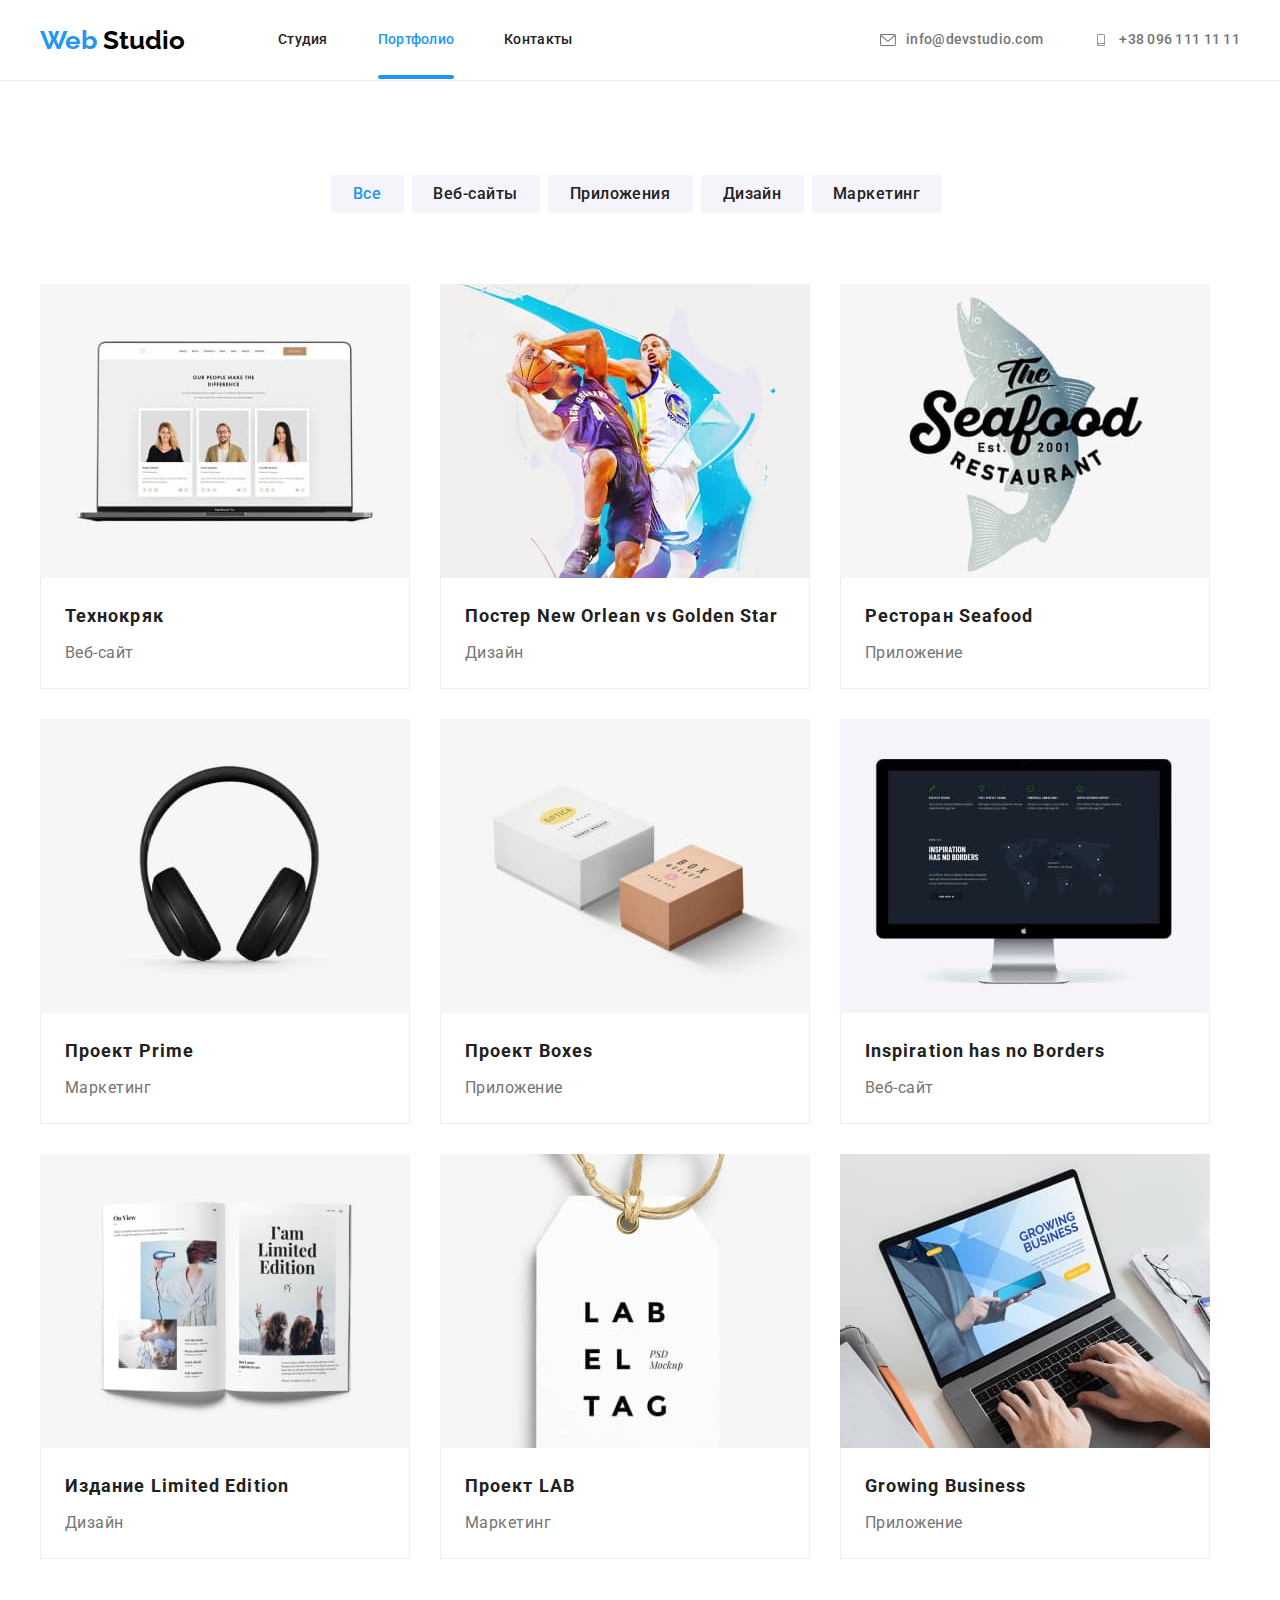
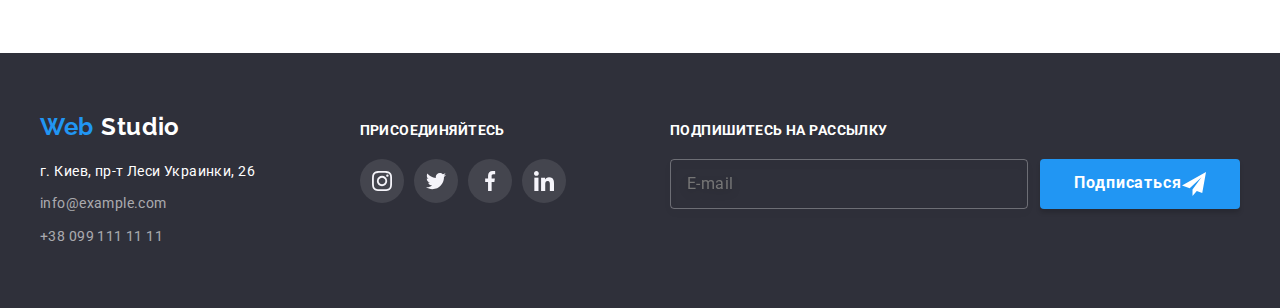
==== commit c56ff972: "refinement" ====
--- a/portfolio.html
+++ b/portfolio.html
@@ -46,6 +46,50 @@
                         +38 096 111 11 11</a></li>
             </ul>
         </div>
+        <button type="button" class="menu-open-btn js-open-menu" aria-expanded="false" aria-controls="mobile-menu">
+            <svg width="40" height="40">
+                <use href="./images/icon.svg#icon-menu_open">
+        
+                </use>
+            </svg>
+        </button>
+        </div>
+        <div class="mob-menu js-menu-container" id="mobile-menu">
+            <div class="mob-menu__top">
+            <button type="button" class="menu-close-btn js-close-menu" >
+                <svg class="menu-close-btn" width="40" height="40">
+                    <use href="./images/icon.svg#icon-close_menu">
+                
+                    </use>
+                </svg>
+            </button>
+            <nav class="">
+                <ul class="mob-menu-list list ">
+                    <li class="mob-menu-list__item"> <a class="link current mob-menu-list__link active" href="./index.html">Студия</a></li>
+                    <li class="mob-menu-list__item"> <a class="link mob-menu-list__link " href="./portfolio.html">Портфолио</a>
+                    </li>
+                    <li class="mob-menu-list__item"> <a class="link mob-menu-list__link" href="#contact">Контакты</a></li>
+                </ul>
+            </nav>
+            </div>
+            <div class="mob-menu__bottom">
+            <ul class="mob-connect-list list">
+        
+                <li class="mob-connect-list__item"><a class="link mob-connect-list__link--tel" href="tel:+380961111111">
+        
+                        +38 096 111 11 11</a></li>
+                <li class="mob-connect-list__item"><a class="link mob-connect-list__link--mail link__start"
+                        href="mailto:info@devstudio.com">
+        
+                        info@devstudio.com</a></li>
+            </ul>
+            <ul class="mob-menu-social-list list">
+                <li class="mob-menu-social-list__item"><a href="" class="mob-menu-social-list__link"></a>Instagram</li>
+                <li class="mob-menu-social-list__item"><a href="" class="mob-menu-social-list__link"></a>Twitter</li>
+                <li class="mob-menu-social-list__item"><a  href=""class="mob-menu-social-list__link"></a>Facebook</li>
+                <li class="mob-menu-social-list__item"><a href="" class="mob-menu-social-list__link"></a>LinkedIn</li>
+            </ul>
+            </div>
         </div>
 </header>
 <!--портфоліо-->
@@ -61,19 +105,43 @@
 </ul>  
     
     <ul class="list portfolio-list">
-      <li class="portfolio-list--image"><div class="thumb-portfolio"><img src="./images/computer-portfolio.jpg" alt="computer-portfolio">
+      <li class="portfolio-list--image"><div class="thumb-portfolio"><picture><source srcset="./images/computer-portfolio-mob1x.jpg 1x, ./images/computer-portfolio-mob2x.jpg 2x " media="(max-width: 767px)"/> <img src="./images/computer-portfolio.jpg" alt="computer-portfolio"></picture>
         <div class="portfolio-overlay"><p class="portfolio-overlay--text">Технокряк это современная площадка распространения коронавируса. Компании используют эту платформу для цифрового шпионажа и атак на защищённые сервера конкурентов.</p></div>
     </div>
     <div class="portfolio-paragraf"><h3 class="portfolio-paragraf--title">Технокряк</h3><p class="portfolio-paragraf--function">Веб-сайт</p></div>
    </li>
-      <li class="portfolio-list--image"><div class="thumb-portfolio"><img src="./images/poster.jpg" alt="poster"><div class="portfolio-overlay"><p class="portfolio-overlay--text">Технокряк это современная площадка распространения коронавируса. Компании используют эту платформу для цифрового шпионажа и атак на защищённые сервера конкурентов.</p></div></div><div class="portfolio-paragraf"><h3 class="portfolio-paragraf--title">Постер New Orlean vs Golden Star</h3><p class="portfolio-paragraf--function">Дизайн</p></div></li>
-      <li class="portfolio-list--image"><div class="thumb-portfolio"><img src="./images/restoran-Seafood.jpg" alt="restoran-Seafood"><div class="portfolio-overlay"><p class="portfolio-overlay--text">Технокряк это современная площадка распространения коронавируса. Компании используют эту платформу для цифрового шпионажа и атак на защищённые сервера конкурентов.</p></div></div><div class="portfolio-paragraf"><h3 class="portfolio-paragraf--title">Ресторан Seafood</h3><p class="portfolio-paragraf--function">Приложение</p></div></li>
-      <li class="portfolio-list--image"><div class="thumb-portfolio"><img src="./images/project-Prime.jpg" alt="project-Prime"><div class="portfolio-overlay"><p class="portfolio-overlay--text">Технокряк это современная площадка распространения коронавируса. Компании используют эту платформу для цифрового шпионажа и атак на защищённые сервера конкурентов.</p></div></div><div class="portfolio-paragraf"><h3 class="portfolio-paragraf--title">Проект Prime</h3><p class="portfolio-paragraf--function">Маркетинг</p></div></li>
-      <li class="portfolio-list--image"><div class="thumb-portfolio"><img src="./images/project-boxes.jpg" alt="project-boxes"><div class="portfolio-overlay"><p class="portfolio-overlay--text">Технокряк это современная площадка распространения коронавируса. Компании используют эту платформу для цифрового шпионажа и атак на защищённые сервера конкурентов.</p></div></div><div class="portfolio-paragraf"><h3 class="portfolio-paragraf--title">Проект Boxes</h3><p class="portfolio-paragraf--function">Приложение</p></div></li>
-      <li class="portfolio-list--image"><div class="thumb-portfolio"><img src="./images/Inspiration-has-no-Borders.jpg" alt="Inspiration-has-no-Borders"><div class="portfolio-overlay"><p class="portfolio-overlay--text">Технокряк это современная площадка распространения коронавируса. Компании используют эту платформу для цифрового шпионажа и атак на защищённые сервера конкурентов.</p></div></div><div class="portfolio-paragraf"><h3 class="portfolio-paragraf--title">Inspiration has no Borders</h3><p class="portfolio-paragraf--function">Веб-сайт</p></div></li>
-      <li class="portfolio-list--image"><div class="thumb-portfolio"><img src="./images/Limited-Edition.jpg" alt="Limited-Edition"><div class="portfolio-overlay"><p class="portfolio-overlay--text">Технокряк это современная площадка распространения коронавируса. Компании используют эту платформу для цифрового шпионажа и атак на защищённые сервера конкурентов.</p></div></div><div class="portfolio-paragraf"><h3 class="portfolio-paragraf--title">Издание Limited Edition</h3><p class="portfolio-paragraf--function">Дизайн</p></div></li>
-      <li class="portfolio-list--image"><div class="thumb-portfolio"><img src="./images/project-lab.jpg" alt="project-lab"><div class="portfolio-overlay"><p class="portfolio-overlay--text">Технокряк это современная площадка распространения коронавируса. Компании используют эту платформу для цифрового шпионажа и атак на защищённые сервера конкурентов.</p></div></div><div class="portfolio-paragraf"><h3 class="portfolio-paragraf--title">Проект LAB</h3><p class="portfolio-paragraf--function">Маркетинг</p></div></li>
-      <li class="portfolio-list--image"><div class="thumb-portfolio"><img src="./images/Growing-Business.jpg" alt="Growing-Business"><div class="portfolio-overlay"><p class="portfolio-overlay--text">Технокряк это современная площадка распространения коронавируса. Компании используют эту платформу для цифрового шпионажа и атак на защищённые сервера конкурентов.</p></div></div><div class="portfolio-paragraf"><h3 class="portfolio-paragraf--title">Growing Business</h3><p class="portfolio-paragraf--function">Приложение</p></div></li>
+      <li class="portfolio-list--image"><div class="thumb-portfolio"><picture>
+        <source srcset="./images/poster-mob1x.jpg 1x, ./images/poster-mob2x.jpg 2x "
+            media="(max-width: 767px)" /> <img src="./images/poster.jpg" alt="computer-portfolio">
+    </picture><div class="portfolio-overlay"><p class="portfolio-overlay--text">Технокряк это современная площадка распространения коронавируса. Компании используют эту платформу для цифрового шпионажа и атак на защищённые сервера конкурентов.</p></div></div><div class="portfolio-paragraf"><h3 class="portfolio-paragraf--title">Постер New Orlean vs Golden Star</h3><p class="portfolio-paragraf--function">Дизайн</p></div></li>
+      <li class="portfolio-list--image"><div class="thumb-portfolio"><picture>
+        <source srcset="./images/restoran-Seafood-mob1x.jpg 1x, ./images/restoran-Seafood-mob2x.jpg 2x " media="(max-width: 767px)" /> <img
+            src="./images/restoran-Seafood.jpg" alt="computer-portfolio">
+    </picture><div class="portfolio-overlay"><p class="portfolio-overlay--text">Технокряк это современная площадка распространения коронавируса. Компании используют эту платформу для цифрового шпионажа и атак на защищённые сервера конкурентов.</p></div></div><div class="portfolio-paragraf"><h3 class="portfolio-paragraf--title">Ресторан Seafood</h3><p class="portfolio-paragraf--function">Приложение</p></div></li>
+      <li class="portfolio-list--image"><div class="thumb-portfolio"><picture>
+        <source srcset="./images/project-Prime-mob1x.jpg 1x, ./images/project-Prime-mob2x.jpg 2x " media="(max-width: 767px)" /> <img
+            src="./images/project-Prime.jpg" alt="computer-portfolio">
+    </picture><div class="portfolio-overlay"><p class="portfolio-overlay--text">Технокряк это современная площадка распространения коронавируса. Компании используют эту платформу для цифрового шпионажа и атак на защищённые сервера конкурентов.</p></div></div><div class="portfolio-paragraf"><h3 class="portfolio-paragraf--title">Проект Prime</h3><p class="portfolio-paragraf--function">Маркетинг</p></div></li>
+      <li class="portfolio-list--image"><div class="thumb-portfolio"><picture>
+        <source srcset="./images/project-boxes-mob1x.jpg 1x, ./images/project-boxes-mob2x.jpg 2x " media="(max-width: 767px)" /> <img
+            src="./images/project-boxes.jpg" alt="computer-portfolio">
+    </picture><div class="portfolio-overlay"><p class="portfolio-overlay--text">Технокряк это современная площадка распространения коронавируса. Компании используют эту платформу для цифрового шпионажа и атак на защищённые сервера конкурентов.</p></div></div><div class="portfolio-paragraf"><h3 class="portfolio-paragraf--title">Проект Boxes</h3><p class="portfolio-paragraf--function">Приложение</p></div></li>
+      <li class="portfolio-list--image"><div class="thumb-portfolio"><picture>
+        <source srcset="./images/Inspiration-has-no-Borders-mob1x.jpg 1x, ./images/Inspiration-has-no-Borders-mob2x.jpg 2x " media="(max-width: 767px)" /> <img
+            src="./images/Inspiration-has-no-Borders.jpg" alt="computer-portfolio">
+    </picture><div class="portfolio-overlay"><p class="portfolio-overlay--text">Технокряк это современная площадка распространения коронавируса. Компании используют эту платформу для цифрового шпионажа и атак на защищённые сервера конкурентов.</p></div></div><div class="portfolio-paragraf"><h3 class="portfolio-paragraf--title">Inspiration has no Borders</h3><p class="portfolio-paragraf--function">Веб-сайт</p></div></li>
+      <li class="portfolio-list--image"><div class="thumb-portfolio"><picture>
+        <source srcset="./images/Limited-Edition-mob1x.jpg 1x, ./images/Limited-Edition-mob2x.jpg 2x " media="(max-width: 767px)" /> <img
+            src="./images/Limited-Edition.jpg" alt="computer-portfolio">
+    </picture><div class="portfolio-overlay"><p class="portfolio-overlay--text">Технокряк это современная площадка распространения коронавируса. Компании используют эту платформу для цифрового шпионажа и атак на защищённые сервера конкурентов.</p></div></div><div class="portfolio-paragraf"><h3 class="portfolio-paragraf--title">Издание Limited Edition</h3><p class="portfolio-paragraf--function">Дизайн</p></div></li>
+      <li class="portfolio-list--image"><div class="thumb-portfolio"><picture>
+        <source srcset="./images/project-lab-mob1x.jpg 1x, ./images/project-lab-mob2x.jpg 2x " media="(max-width: 767px)" /> <img
+            src="./images/project-lab.jpg" alt="computer-portfolio">
+    </picture><div class="portfolio-overlay"><p class="portfolio-overlay--text">Технокряк это современная площадка распространения коронавируса. Компании используют эту платформу для цифрового шпионажа и атак на защищённые сервера конкурентов.</p></div></div><div class="portfolio-paragraf"><h3 class="portfolio-paragraf--title">Проект LAB</h3><p class="portfolio-paragraf--function">Маркетинг</p></div></li>
+      <li class="portfolio-list--image"><div class="thumb-portfolio"><picture>
+        <source srcset="./images/Growing-Business-mob1x.jpg 1x, ./images/Growing-Business-mob2x.jpg 2x " media="(max-width: 767px)" /> <img
+            src="./images/Growing-Business.jpg" alt="computer-portfolio">
+    </picture><div class="portfolio-overlay"><p class="portfolio-overlay--text">Технокряк это современная площадка распространения коронавируса. Компании используют эту платформу для цифрового шпионажа и атак на защищённые сервера конкурентов.</p></div></div><div class="portfolio-paragraf"><h3 class="portfolio-paragraf--title">Growing Business</h3><p class="portfolio-paragraf--function">Приложение</p></div></li>
     </ul>
   </div>
   </section>
@@ -154,6 +222,6 @@
         </div>
     </div>
 </footer>
-  
+<script src="./js/menu.js"></script>
 </body>
 </html>--- a/css/main.min.css
+++ b/css/main.min.css
@@ -1,2 +1,2 @@
-body{font-family:'Roboto', sans-serif;font-weight:normal;background:#E5E5E5;color:#212121}h1,h2,h3,h4,h5,h6,p,ul,li{margin:0;padding:0}img{display:block;max-width:100%}.list{list-style:none}.container{width:100%;margin:0 auto;padding:0 15px}@media screen and (min-width: 480px){.container{width:480px;margin:0 auto;padding:0 15px}}@media screen and (min-width: 768px){.container{width:768px}}@media screen and (min-width: 1200px){.container{width:1200px}}.link{color:#212121;text-decoration:none;cursor:pointer}.header__container,.site-list,.connect__list--link,.hero-list__container,.social-list,.social-list__link,.customer-list__link,.footer-social,.footer-social__link,.button-footer-form,.portfolio-main,.polisity-label,.button-checkbox{display:-webkit-box;display:-ms-flexbox;display:flex;-webkit-box-pack:center;-ms-flex-pack:center;justify-content:center;-webkit-box-align:center;-ms-flex-align:center;align-items:center}.visually-hidden{position:absolute;width:1px;height:1px;margin:-1px;border:0;padding:0;white-space:nowrap;-webkit-clip-path:inset(100%);clip-path:inset(100%);clip:rect(0 0 0 0);overflow:hidden}:root{--first-color: #212121;--accent-color: #2196F3;--second-color: #757575;--other-color: #FFFFFF;--font-main:"Roboto", sans-serif;--font-second: "Raleway"}.page__header{background:var(--other-color)}.list{list-style:none}.page__header--portfolio{border-bottom:1px solid #ECECEC;background:var(--other-color)}@media screen and (max-width: 767px){.header__container{height:60px}}@media screen and (max-width: 767px){.site-list{display:none}}.connect{margin-left:auto}@media screen and (max-width: 767px){.connect{display:none}}.site-list__item:not(:last-child){margin-right:50px}.site-list{font-weight:500;font-size:14px;letter-spacing:0.02em;line-height:1.14;text-align:center}.connect__list{display:-webkit-box;display:-ms-flexbox;display:flex}.link__start{margin-right:50px}.connect__list--link{color:var(--second-color);-webkit-transition:color 250ms cubic-bezier(0.4, 0, 0.2, 1);transition:color 250ms cubic-bezier(0.4, 0, 0.2, 1);padding:32px 0}.connect__list--link:hover,.connect__list--link:focus{color:var(--accent-color)}.connect__list--link:focus .connect__icon--mail,.connect__list--link:focus .connect__icon--tel,.connect__list--link:hover .connect__icon--mail,.connect__list--link:hover .connect__icon--tel{fill:var(--accent-color)}.connect__icon--mail,.connect__icon--tel{margin-right:10px;fill:var(--second-color);-webkit-transition:fill 250ms cubic-bezier(0.4, 0, 0.2, 1);transition:fill 250ms cubic-bezier(0.4, 0, 0.2, 1)}.site-list__item:hover .link,.site-list__item:focus .link{color:var(--accent-color)}.site-list__link{position:relative;-webkit-transition:color 250ms cubic-bezier(0.4, 0, 0.2, 1);transition:color 250ms cubic-bezier(0.4, 0, 0.2, 1);padding:32px 0}.site-list__link.active::after{display:-webkit-box;display:-ms-flexbox;display:flex;content:'';position:absolute;width:100%;height:4px;bottom:0;background:var(--accent-color);border-radius:2px}.header__logo{text-decoration:none;margin-right:93px;font-weight:bold;font-size:26px;line-height:31px;font-family:var(--font-second);font-style:normal;font-weight:bold;font-size:26px;line-height:1.19}@media screen and (max-width: 767px){.header__logo{position:absolute;left:15px}}.header__logo--start{color:var(--accent-color)}.header__logo--end{color:#000}@media screen and (max-width: 767px){.order{background:#2F303A;background-image:-webkit-gradient(linear, left top, left bottom, from(rgba(47,48,58,0.4)), to(rgba(47,48,58,0.4))),url(../images/hero-bg-mob.jpg);background-image:linear-gradient(rgba(47,48,58,0.4), rgba(47,48,58,0.4)),url(../images/hero-bg-mob.jpg);background-repeat:no-repeat;background-position:center;background-size:cover;padding:200px 0}}@media screen and (max-width: 767px) and (min-device-pixel-ratio: 2), screen and (max-width: 767px) and (-webkit-min-device-pixel-ratio: 2), screen and (max-width: 767px) and (min-resolution: 192dpi), screen and (max-width: 767px) and (min-resolution: 2dppx){.order{background:#2F303A;background-image:-webkit-gradient(linear, left top, left bottom, from(rgba(47,48,58,0.4)), to(rgba(47,48,58,0.4))),url(../images/hero-bg-mob2x.jpg);background-image:linear-gradient(rgba(47,48,58,0.4), rgba(47,48,58,0.4)),url(../images/hero-bg-mob2x.jpg);background-repeat:no-repeat;background-position:center;background-size:cover}}@media screen and (min-width: 768px){.order{background:#2F303A;background-image:-webkit-gradient(linear, left top, left bottom, from(rgba(47,48,58,0.4)), to(rgba(47,48,58,0.4))),url(../images/hero-bg-tab.jpg);background-image:linear-gradient(rgba(47,48,58,0.4), rgba(47,48,58,0.4)),url(../images/hero-bg-tab.jpg);background-repeat:no-repeat;background-position:center;background-size:cover;padding:200px 0}}@media screen and (min-width: 1200px){.order{padding-top:200px;padding-bottom:200px;text-align:center;background:#2F303A;background-image:-webkit-gradient(linear, left top, left bottom, from(rgba(47,48,58,0.4)), to(rgba(47,48,58,0.4))),url(../images/hero-bg.jpg);background-image:linear-gradient(rgba(47,48,58,0.4), rgba(47,48,58,0.4)),url(../images/hero-bg.jpg);background-repeat:no-repeat;background-position:center;background-size:cover}}.order-text{width:696px;margin-left:auto;margin-right:auto;margin-bottom:30px;font-weight:900;font-size:44px;line-height:1.3;text-align:center;color:var(--other-color);letter-spacing:0.06em;text-transform:uppercase}@media screen and (max-width: 767px){.order-text{width:360px;font-size:26px;text-align:center}}@media screen and (min-width: 768px){.order-text{width:360px;font-size:26px;text-align:center}}@media screen and (max-width: 767px){.order-title{text-align:center}}@media screen and (min-width: 768px){.order-title{text-align:center}}.order-button{background:var(--accent-color);-webkit-box-shadow:0px 4px 4px rgba(0,0,0,0.15);box-shadow:0px 4px 4px rgba(0,0,0,0.15);border-radius:4px;color:var(--other-color);width:200px;height:50px}.order-button:hover .button,.order-button:focus .button{color:#188CE8}.button-text{font-family:var(--font-main);font-style:normal;font-weight:bold;font-size:16px;line-height:1.87}.hero{background:var(--other-color);padding-bottom:94px;padding-top:94px}@media screen and (min-width: 1200px){.hero-list{display:-webkit-box;display:-ms-flexbox;display:flex;-webkit-box-align:center;-ms-flex-align:center;align-items:center}}.title{font-weight:bold;font-size:14px;line-height:1,14;letter-spacing:0.03em;text-transform:uppercase;margin-bottom:10px}@media screen and (max-width: 767px){.title{text-align:center;margin-bottom:10px}}.title__content{font-size:14px;line-height:1.71;color:var(--second-color);letter-spacing:0.03em}@media screen and (max-width: 767px){.title__content{margin-bottom:30px}}.hero-list__container{height:120px;background:#F5F4FA;border-radius:4px;margin-bottom:30px}@media screen and (min-width: 1200px){.hero-list__item{margin-right:30px;min-width:270px}}.work{text-align:center;background:var(--other-color);padding-bottom:94px}@media screen and (max-width: 767px){.work{display:none}}.work-list{display:-webkit-box;display:-ms-flexbox;display:flex}.work-list__item:not(:last-child){margin-right:27px}.work__title{font-weight:bold;font-size:36px;line-height:1.16;margin-bottom:50px;margin-left:auto;margin-right:auto}.work-list__item{position:relative}.work__text{position:absolute;left:0;bottom:0;width:100%;height:70px;padding:27px 0;font-weight:bold;font-size:14px;line-height:1.14;text-align:center;letter-spacing:0.03em;text-transform:uppercase;background:rgba(47,48,58,0.8);color:var(--other-color)}.team{background:#F5F4FA;text-align:center;display:-webkit-box;display:-ms-flexbox;display:flex;padding-bottom:94px;padding-top:94px}@media screen and (min-width: 1200px){.team-list{display:-webkit-box;display:-ms-flexbox;display:flex}}.team-list__item:not(:last-child){margin-right:30px}.team-list__item{background:var(--other-color);-webkit-box-shadow:0px 1px 3px rgba(0,0,0,0.12),0px 1px 1px rgba(0,0,0,0.14),0px 2px 1px rgba(0,0,0,0.2);box-shadow:0px 1px 3px rgba(0,0,0,0.12),0px 1px 1px rgba(0,0,0,0.14),0px 2px 1px rgba(0,0,0,0.2);border-radius:0px 0px 4px 4px}.team-container{padding:30px 0 30px 0}.team__title{-webkit-box-pack:center;-ms-flex-pack:center;justify-content:center;font-weight:bold;font-size:36px;line-height:1.16;letter-spacing:0.03em;display:-webkit-box;display:-ms-flexbox;display:flex;margin-left:auto;margin-right:auto;margin-bottom:50px}.team-container__subtitle{font-weight:500;font-size:16px;line-height:1.187;letter-spacing:0.03em;margin-bottom:10px}.team-container__functions{font-size:16px;line-height:1.18;color:var(--second-color);margin-bottom:16px}.social-list__link{width:44px;height:44px;background-color:var(--other-color);border-radius:50%;-webkit-transition:background-color 250ms cubic-bezier(0.4, 0, 0.2, 1);transition:background-color 250ms cubic-bezier(0.4, 0, 0.2, 1)}.social-list__link:hover,.social-list__link:focus{background-color:var(--accent-color)}.social-list__link:hover .social-list__icon,.social-list__link:focus .social-list__icon{fill:var(--other-color)}.social-list__item+.social-list__item{margin-left:10px}.social-list__icon{fill:#AFB1B8;-webkit-transition:fill 250ms cubic-bezier(0.4, 0, 0.2, 1);transition:fill 250ms cubic-bezier(0.4, 0, 0.2, 1)}.customer{padding:94px 0;background-color:var(--other-color)}.customer__title{font-weight:bold;font-size:36px;line-height:1.15;text-align:center;letter-spacing:0.03em;margin-bottom:50px}@media screen and (min-width: 1200px){.customer-list{display:-webkit-box;display:-ms-flexbox;display:flex;-webkit-box-pack:center;-ms-flex-pack:center;justify-content:center;margin-left:-30px}}.customer-list__item{display:-webkit-box;display:-ms-flexbox;display:flex;-ms-flex-preferred-size:calc(100% / 6 - 30px);flex-basis:calc(100% / 6 - 30px);margin-left:30px}.customer-list__link{border:1px solid #AFB1B8;-webkit-box-sizing:border-box;box-sizing:border-box;border-radius:4px;width:170px;height:92px;-webkit-transition:border-color 250ms cubic-bezier(0.4, 0, 0.2, 1);transition:border-color 250ms cubic-bezier(0.4, 0, 0.2, 1)}.customer-list__icon{fill:#AFB1B8;-webkit-transition:fill 250ms cubic-bezier(0.4, 0, 0.2, 1);transition:fill 250ms cubic-bezier(0.4, 0, 0.2, 1)}.customer-list__link:hover,.customer-list__link:focus{border-color:var(--accent-color)}.customer-list__link:focus .customer-list__icon,.customer-list__link:hover .customer-list__icon{fill:var(--accent-color)}@media screen and (min-width: 1200px){.main-footer{display:-webkit-box;display:-ms-flexbox;display:flex;-webkit-box-align:baseline;-ms-flex-align:baseline;align-items:baseline}}.contact-footer{background:#2F303A;padding:60px 0;margin-left:auto;margin-right:auto}.contact-link{color:var(--second-color)}.footer__contact--item:hover .link,.footer__contact--item:focus .link{color:var(--accent-color)}.footer-left{text-decoration:none;margin-right:70px}.logo-footer{display:-webkit-box;display:-ms-flexbox;display:flex;padding:0;margin-bottom:20px;text-decoration:none;margin-right:93px;font-weight:bold;font-size:26px;line-height:31px;font-family:var(--font-second);font-style:normal;font-weight:bold;font-size:26px;line-height:1.19}.logo-footer__start{color:var(--accent-color)}.logo-footer__end{color:var(--other-color)}.web-studio-color-studio-footer{color:var(--other-color)}.footer-contact__maps{font-style:normal;font-weight:normal;font-size:14px;line-height:1.5;color:var(--other-color);letter-spacing:0.03em;margin-bottom:20px;-webkit-transition:color 250ms cubic-bezier(0.4, 0, 0.2, 1);transition:color 250ms cubic-bezier(0.4, 0, 0.2, 1)}.maps-item{margin-bottom:9px}.mail-item{margin-bottom:9px}.footer-contact__mail,.footer-contact__tel{font-style:normal;font-weight:normal;font-size:14px;line-height:24px;letter-spacing:0.03em;color:rgba(255,255,255,0.6);-webkit-transition:color 250ms cubic-bezier(0.4, 0, 0.2, 1);transition:color 250ms cubic-bezier(0.4, 0, 0.2, 1)}.footer-center-title{color:var(--other-color);font-weight:bold;font-size:14px;line-height:1.33;letter-spacing:0.03em;text-transform:uppercase;margin-bottom:20px}.footer-social__item+.footer-social__item{margin-left:10px}.footer-social__link{width:44px;height:44px;border-radius:50%;background-color:rgba(255,255,255,0.1);-webkit-transition:background-color 250ms cubic-bezier(0.4, 0, 0.2, 1);transition:background-color 250ms cubic-bezier(0.4, 0, 0.2, 1)}.footer-social__icon{fill:#F5F4FA}.footer-social__link:hover,.footer-social__link:focus{background-color:var(--accent-color)}.footer-right{margin-left:70px}@media screen and (min-width: 1200px){.footer-form-field{position:relative;display:-webkit-box;display:-ms-flexbox;display:flex}}.footer-right__title{margin-bottom:20px;font-weight:bold;font-size:14px;line-height:1.14;letter-spacing:0.03em;text-transform:uppercase;color:var(--other-color)}.footer-form-field input{padding:16px;letter-spacing:0.03em;font-weight:normal;font-size:16px;line-height:20px;color:rgba(255,255,255,0.6)}.footer-input-email{width:450px;height:50px;border:1px solid rgba(255,255,255,0.3);-webkit-box-sizing:border-box;box-sizing:border-box;-webkit-filter:drop-shadow(0px 4px 4px rgba(0,0,0,0.15));filter:drop-shadow(0px 4px 4px rgba(0,0,0,0.15));border-radius:4px;background:none}.footer-label-email{position:absolute;top:50%;left:15px;-webkit-transform:translateY(-50%);transform:translateY(-50%)}.button-footer-form{width:200px;height:50px;margin-left:12px;background:var(--accent-color);-webkit-box-shadow:0px 4px 4px rgba(0,0,0,0.15);box-shadow:0px 4px 4px rgba(0,0,0,0.15);border-radius:4px}.footer-button-text{letter-spacing:0.06em;font-weight:bold;font-size:16px;line-height:2.14;color:var(--other-color)}.form-send-icon{margin-left:10px}.portfolio-section{background:var(--other-color);padding-bottom:94px;padding-top:94px}.portfolio-main{margin-bottom:56px}.portfolio-list{display:-webkit-box;display:-ms-flexbox;display:flex;-ms-flex-wrap:wrap;flex-wrap:wrap;margin-top:-30px;margin-left:-30px}.portfolio-list--image{-ms-flex-preferred-size:calc(100% / 3 - 30px);flex-basis:calc(100% / 3 - 30px);margin-left:30px;margin-top:30px;outline:1px solid #EEEEEE;width:100%;-webkit-transition:-webkit-box-shadow 250ms cubic-bezier(0.4, 0, 0.2, 1);transition:-webkit-box-shadow 250ms cubic-bezier(0.4, 0, 0.2, 1);transition:box-shadow 250ms cubic-bezier(0.4, 0, 0.2, 1);transition:box-shadow 250ms cubic-bezier(0.4, 0, 0.2, 1), -webkit-box-shadow 250ms cubic-bezier(0.4, 0, 0.2, 1)}.portfolio-list--image:focus,.portfolio-list--image:hover{-webkit-box-shadow:0px 1px 1px rgba(0,0,0,0.12),0px 4px 4px rgba(0,0,0,0.06),1px 4px 6px rgba(0,0,0,0.16);box-shadow:0px 1px 1px rgba(0,0,0,0.12),0px 4px 4px rgba(0,0,0,0.06),1px 4px 6px rgba(0,0,0,0.16)}.portfolio-list--image:hover .portfolio-overlay{-webkit-transform:translateY(0);transform:translateY(0)}.thumb-portfolio{position:relative;overflow:hidden}.portfolio-overlay{position:absolute;top:0;left:0;width:100%;height:100%;-webkit-transform:translateY(101%);transform:translateY(101%);width:370px;height:294px;-webkit-transition:-webkit-transform 250ms cubic-bezier(0.4, 0, 0.2, 1);transition:-webkit-transform 250ms cubic-bezier(0.4, 0, 0.2, 1);transition:transform 250ms cubic-bezier(0.4, 0, 0.2, 1);transition:transform 250ms cubic-bezier(0.4, 0, 0.2, 1), -webkit-transform 250ms cubic-bezier(0.4, 0, 0.2, 1);background:rgba(33,150,243,0.9)}.portfolio-overlay--text{position:absolute;top:50%;left:50%;-webkit-transform:translate(-50%, -50%);transform:translate(-50%, -50%);width:322px;height:168px;font-weight:normal;font-size:18px;line-height:1.55;letter-spacing:0.03em;color:var(--other-color)}.portfolio-paragraf{padding:20px 24px}.portfolio-paragraf--title{font-weight:bold;font-size:18px;line-height:2;letter-spacing:0.06em;margin-bottom:4px}.portfolio-paragraf--function{color:var(--second-color);font-size:16px;line-height:1.87;letter-spacing:0.03em}.portfolio-container{margin:0 auto}.current{color:var(--accent-color)}.portfolio-main__button,.order-button{cursor:pointer;border:none}.portfolio-main__button{background:#F5F4FA;border-radius:4px;color:var(--brand-color);margin-right:8px;-webkit-transition:color 250ms cubic-bezier(0.4, 0, 0.2, 1),background-color 250ms cubic-bezier(0.4, 0, 0.2, 1),-webkit-box-shadow 250ms cubic-bezier(0.4, 0, 0.2, 1);transition:color 250ms cubic-bezier(0.4, 0, 0.2, 1),background-color 250ms cubic-bezier(0.4, 0, 0.2, 1),-webkit-box-shadow 250ms cubic-bezier(0.4, 0, 0.2, 1);transition:color 250ms cubic-bezier(0.4, 0, 0.2, 1),box-shadow 250ms cubic-bezier(0.4, 0, 0.2, 1),background-color 250ms cubic-bezier(0.4, 0, 0.2, 1);transition:color 250ms cubic-bezier(0.4, 0, 0.2, 1),box-shadow 250ms cubic-bezier(0.4, 0, 0.2, 1),background-color 250ms cubic-bezier(0.4, 0, 0.2, 1),-webkit-box-shadow 250ms cubic-bezier(0.4, 0, 0.2, 1)}.portfolio-main__button:focus,.portfolio-main__button:hover{background-color:var(--accent-color);color:#F5F4FA;-webkit-box-shadow:0px 3px 1px rgba(0,0,0,0.1),0px 1px 2px rgba(0,0,0,0.08),0px 2px 2px rgba(0,0,0,0.12);box-shadow:0px 3px 1px rgba(0,0,0,0.1),0px 1px 2px rgba(0,0,0,0.08),0px 2px 2px rgba(0,0,0,0.12)}.current{color:var(--accent-color)}.button-all{font-family:var(--font-main);font-weight:500;font-size:16px;line-height:1.62;letter-spacing:0.03em;width:73px;height:38px;left:495px;top:174px}.button-web{font-family:var(--font-main);font-weight:500;font-size:16px;line-height:1.62;letter-spacing:0.03em;width:128px;height:38px;left:576px;top:174px}.button-app{font-family:var(--font-main);font-weight:500;font-size:16px;line-height:1.62;letter-spacing:0.03em;width:145px;height:38px;left:712px;top:174px}.button-design{font-family:var(--font-main);font-weight:500;font-size:16px;line-height:1.62;letter-spacing:0.03em;width:103px;height:38px;left:865px;top:174px}.button-marketing{font-family:var(--font-main);font-weight:500;font-size:16px;line-height:1.62;letter-spacing:0.03em;width:130px;height:38px;left:976px;top:174px}.portfolio{font-weight:500;font-size:16px;line-height:1.62}.portfolio-paragraf--title{font-weight:bold;font-size:18px;line-height:2;letter-spacing:0.06em}.title-function{font-size:16px;line-height:1.87;color:var(--second-color);letter-spacing:0.03em}textarea{resize:none}.modal{position:absolute;left:50%;top:50%;-webkit-transform:translate(-50%, -50%);transform:translate(-50%, -50%);width:528px;height:581px;background:var(--other-color);-webkit-box-shadow:0px 1px 3px rgba(0,0,0,0.12),0px 1px 1px rgba(0,0,0,0.14),0px 2px 1px rgba(0,0,0,0.2);box-shadow:0px 1px 3px rgba(0,0,0,0.12),0px 1px 1px rgba(0,0,0,0.14),0px 2px 1px rgba(0,0,0,0.2);border-radius:4px;-webkit-transition:background 250ms cubic-bezier(0.4, 0, 0.2, 1);transition:background 250ms cubic-bezier(0.4, 0, 0.2, 1)}.backdrop{position:fixed;left:0px;top:0px;width:100%;height:100%;background:rgba(0,0,0,0.2);-webkit-transition:background 250ms cubic-bezier(0.4, 0, 0.2, 1);transition:background 250ms cubic-bezier(0.4, 0, 0.2, 1)}.backdrop.is-hidden{pointer-events:none;opacity:0;visibility:hidden}.modal-icon{position:absolute;top:0;right:0;margin:6px;padding:0;cursor:pointer;-webkit-transition:fill 250ms cubic-bezier(0.4, 0, 0.2, 1);transition:fill 250ms cubic-bezier(0.4, 0, 0.2, 1)}.modal-icon:hover{fill:var(--accent-color)}.modal-button{position:absolute;top:0;right:0;margin:8px;width:30px;height:30px;border-radius:50%;background:var(--other-color);border:1px solid rgba(0,0,0,0.1)}.modal-title{font-weight:bold;font-size:20px;line-height:23px;text-align:center;letter-spacing:0.03em;color:var(--first-color);margin:40px auto 30px auto}.form{padding:0;margin:0;width:448px;margin-left:auto;margin-right:auto}.form-field{display:-webkit-box;display:-ms-flexbox;display:flex;-webkit-box-orient:vertical;-webkit-box-direction:normal;-ms-flex-direction:column;flex-direction:column;position:relative}.form-label{margin-bottom:4px;font-weight:normal;font-size:12px;line-height:1.16;letter-spacing:0.01em;color:var(--second-color)}.form-input{padding-left:42px;width:100%;height:40px;margin-bottom:10px;border:1px solid rgba(33,33,33,0.2);-webkit-box-sizing:border-box;box-sizing:border-box;border-radius:4px;outline:none;cursor:pointer;-webkit-transition:border-color 250ms cubic-bezier(0.4, 0, 0.2, 1);transition:border-color 250ms cubic-bezier(0.4, 0, 0.2, 1)}.form-input:focus{border-color:var(--accent-color)}.form-icon{position:absolute;top:55%;left:15px;-webkit-transform:translateY(-50%);transform:translateY(-50%)}.form-input:focus+.form-icon{fill:var(--accent-color);-webkit-transition:fill 250ms cubic-bezier(0.4, 0, 0.2, 1);transition:fill 250ms cubic-bezier(0.4, 0, 0.2, 1)}.form-coments{padding:12px 16px;height:120px;border:1px solid rgba(33,33,33,0.2);-webkit-box-sizing:border-box;box-sizing:border-box;border-radius:4px}.polisity-label{font-weight:normal;font-size:14px;line-height:1.2;letter-spacing:0.03em;color:var(--second-color)}.polisity-label::before{content:'';width:15px;height:15px;border:1px solid var(--first-color);border-radius:2px;margin-right:7px}.polisity-check:checked+.polisity-label::before{border:none;background-image:url(../images/icon-check.svg);background-repeat:no-repeat;background-position:center;block-size:cover}.polisity-link{color:var(--accent-color)}.checkbox-content{padding:20px 0 30px 0}.button-checkbox{margin:0 auto;font-weight:bold;font-size:16px;line-height:1.87;width:200px;height:50px;background:#188CE8;-webkit-box-shadow:0px 4px 4px rgba(0,0,0,0.15);box-shadow:0px 4px 4px rgba(0,0,0,0.15);border-radius:4px;color:var(--other-color)}
+body{font-family:'Roboto', sans-serif;font-weight:normal;background:#E5E5E5;color:#212121}h1,h2,h3,h4,h5,h6,p,ul,li{margin:0;padding:0}img{display:block;width:100%}.list{list-style:none}.container{width:100%;margin:0 auto;padding:0 15px}@media screen and (min-width: 480px){.container{width:480px;margin:0 auto;padding:0 15px}}@media screen and (min-width: 768px){.container{width:768px;margin:0 auto;padding:0 15px}}@media screen and (min-width: 1200px){.container{width:1200px;margin:0 auto;padding:0 15px}}.link{color:#212121;text-decoration:none;cursor:pointer}.header__container,.site-list,.connect__list--link,.hero-list__container,.social-list,.social-list__link,.customer-list__link,.footer-social,.footer-social__link,.button-footer-form,.portfolio-main,.polisity-label,.button-checkbox{display:-webkit-box;display:-ms-flexbox;display:flex;-webkit-box-pack:center;-ms-flex-pack:center;justify-content:center;-webkit-box-align:center;-ms-flex-align:center;align-items:center}.visually-hidden{position:absolute;width:1px;height:1px;margin:-1px;border:0;padding:0;white-space:nowrap;-webkit-clip-path:inset(100%);clip-path:inset(100%);clip:rect(0 0 0 0);overflow:hidden}:root{--first-color: #212121;--accent-color: #2196F3;--second-color: #757575;--other-color: #FFFFFF;--font-main:"Roboto", sans-serif;--font-second: "Raleway"}.page__header{background:var(--other-color)}.list{list-style:none}.page__header--portfolio{border-bottom:1px solid #ECECEC;background:var(--other-color)}@media screen and (max-width: 767px){.header__container{height:60px}}@media screen and (max-width: 767px){.site-list{display:none}}.connect{margin-left:auto}@media screen and (max-width: 767px){.connect{display:none}}@media screen and (min-width: 768px){.site-list__item:not(:last-child){margin-right:50px}}.site-list{font-weight:500;font-size:14px;letter-spacing:0.02em;line-height:1.14;text-align:center}@media screen and (max-width: 1199px){.site-list{margin-right:50px}}@media screen and (max-width: 1199px){.connect__list{margin:21px 15px}}@media screen and (min-width: 1200px){.connect__list{display:-webkit-box;display:-ms-flexbox;display:flex}}@media screen and (min-width: 1200px){.link__start{margin-right:50px}}.connect__list--link{font-weight:500;font-style:normal;font-size:14px;line-height:1.14;letter-spacing:0.02em;color:var(--second-color);-webkit-transition:color 250ms cubic-bezier(0.4, 0, 0.2, 1);transition:color 250ms cubic-bezier(0.4, 0, 0.2, 1);padding:32px 0}.connect__list--link:hover,.connect__list--link:focus{color:var(--accent-color)}.connect__list--link:focus .connect__icon--mail,.connect__list--link:focus .connect__icon--tel,.connect__list--link:hover .connect__icon--mail,.connect__list--link:hover .connect__icon--tel{fill:var(--accent-color)}@media screen and (max-width: 1199px){.connect__list--link{-webkit-box-pack:start;-ms-flex-pack:start;justify-content:flex-start;margin-bottom:10px;padding:0;font-weight:500;font-size:12px;line-height:1.1;letter-spacing:0.02em}}.connect__icon--mail,.connect__icon--tel{margin-right:10px;fill:var(--second-color);-webkit-transition:fill 250ms cubic-bezier(0.4, 0, 0.2, 1);transition:fill 250ms cubic-bezier(0.4, 0, 0.2, 1)}.site-list__item:hover .link,.site-list__item:focus .link{color:var(--accent-color)}.site-list__link{position:relative;-webkit-transition:color 250ms cubic-bezier(0.4, 0, 0.2, 1);transition:color 250ms cubic-bezier(0.4, 0, 0.2, 1);padding:32px 0}.site-list__link.active::after{display:-webkit-box;display:-ms-flexbox;display:flex;content:'';position:absolute;width:100%;height:4px;bottom:0;background:var(--accent-color);border-radius:2px}@media screen and (max-width: 767px){.mob-menu{display:none}}.menu-open-btn{margin:10px 10px 10px auto;background:none;border:none}@media screen and (min-width: 768px){.menu-open-btn{display:none}}.menu-open-btn:hover,.menu-open-btn:focus{fill:var(--accent-color);cursor:pointer}.mob-menu{position:fixed;z-index:1;top:0;width:100%;height:100%;display:-webkit-box;display:-ms-flexbox;display:flex;-webkit-box-orient:vertical;-webkit-box-direction:normal;-ms-flex-direction:column;flex-direction:column;-webkit-box-pack:justify;-ms-flex-pack:justify;justify-content:space-between;background-color:#fff;-webkit-transform:translateX(100%);transform:translateX(100%);-webkit-transition:-webkit-transform 250ms cubic-bezier(0.4, 0, 0.2, 1);transition:-webkit-transform 250ms cubic-bezier(0.4, 0, 0.2, 1);transition:transform 250ms cubic-bezier(0.4, 0, 0.2, 1);transition:transform 250ms cubic-bezier(0.4, 0, 0.2, 1), -webkit-transform 250ms cubic-bezier(0.4, 0, 0.2, 1)}.mob-menu.is-open{-webkit-transform:translateX(0%);transform:translateX(0%)}.mob-menu-list__item{margin:48px auto 32px 40px;font-weight:500;font-size:40px;line-height:47px;letter-spacing:0.02em}.menu-close-btn{display:block;margin:10px 15px 0 auto;background:none;border:none}.menu-close-btn:hover,.menu-close-btn:focus{fill:var(--accent-color);cursor:pointer}.mob-connect-list{margin-bottom:64px}.mob-connect-list__item{margin:32px auto 32px 40px}.mob-connect-list__link--tel{font-weight:500;font-size:34px;line-height:40px;letter-spacing:0.02em;color:var(--accent-color)}.mob-connect-list__link--mail{font-weight:500;font-size:24px;line-height:28px;letter-spacing:0.02em;color:#757575}.mob-menu-social-list{display:-webkit-box;display:-ms-flexbox;display:flex;margin-bottom:48px;margin-left:20px;font-weight:500;font-size:18px;line-height:22px;letter-spacing:0.02em;color:var(--accent-color)}.mob-menu-social-list__item:nth-child(-n+4){margin-left:10px;padding-right:10px}.mob-menu-social-list__item:nth-child(-n+3){border-right:1px solid rgba(33,33,33,0.2)}.header__logo{text-decoration:none;margin-right:93px;font-weight:bold;font-size:26px;line-height:31px;font-family:var(--font-second);font-style:normal;font-weight:bold;font-size:26px;line-height:1.19}@media screen and (max-width: 1199px){.header__logo{margin-left:15px;font-weight:bold;font-size:24px;line-height:28px;letter-spacing:0.03em}}@media screen and (max-width: 767px){.header__logo{position:absolute;left:15px}}.header__logo--start{color:var(--accent-color)}.header__logo--end{color:#000}@media screen and (max-width: 767px){.order{background:#2F303A;background-image:-webkit-gradient(linear, left top, left bottom, from(rgba(47,48,58,0.4)), to(rgba(47,48,58,0.4))),url(../images/hero-bg-mob.jpg);background-image:linear-gradient(rgba(47,48,58,0.4), rgba(47,48,58,0.4)),url(../images/hero-bg-mob.jpg);background-repeat:no-repeat;background-position:center;background-size:cover;padding:200px 0}}@media screen and (max-width: 767px) and (min-device-pixel-ratio: 2), screen and (max-width: 767px) and (-webkit-min-device-pixel-ratio: 2), screen and (max-width: 767px) and (min-resolution: 192dpi), screen and (max-width: 767px) and (min-resolution: 2dppx){.order{background:#2F303A;background-image:-webkit-gradient(linear, left top, left bottom, from(rgba(47,48,58,0.4)), to(rgba(47,48,58,0.4))),url(../images/hero-bg-mob2x.jpg);background-image:linear-gradient(rgba(47,48,58,0.4), rgba(47,48,58,0.4)),url(../images/hero-bg-mob2x.jpg);background-repeat:no-repeat;background-position:center;background-size:cover}}@media screen and (max-width: 1199px){.order{background:#2F303A;background-image:-webkit-gradient(linear, left top, left bottom, from(rgba(47,48,58,0.4)), to(rgba(47,48,58,0.4))),url(../images/hero-bg-tab.jpg);background-image:linear-gradient(rgba(47,48,58,0.4), rgba(47,48,58,0.4)),url(../images/hero-bg-tab.jpg);background-repeat:no-repeat;background-position:center;background-size:cover;padding:200px 0}}@media screen and (max-width: 1199px) and (min-device-pixel-ratio: 2), screen and (max-width: 1199px) and (-webkit-min-device-pixel-ratio: 2), screen and (max-width: 1199px) and (min-resolution: 192dpi), screen and (max-width: 1199px) and (min-resolution: 2dppx){.order{background:#2F303A;background-image:-webkit-gradient(linear, left top, left bottom, from(rgba(47,48,58,0.4)), to(rgba(47,48,58,0.4))),url(../images/hero-bg-tab2x.jpg);background-image:linear-gradient(rgba(47,48,58,0.4), rgba(47,48,58,0.4)),url(../images/hero-bg-tab2x.jpg);background-repeat:no-repeat;background-position:center;background-size:cover}}@media screen and (min-width: 1200px){.order{padding-top:200px;padding-bottom:200px;text-align:center;background:#2F303A;background-image:-webkit-gradient(linear, left top, left bottom, from(rgba(47,48,58,0.4)), to(rgba(47,48,58,0.4))),url(../images/hero-bg.jpg);background-image:linear-gradient(rgba(47,48,58,0.4), rgba(47,48,58,0.4)),url(../images/hero-bg.jpg);background-repeat:no-repeat;background-position:center;background-size:cover}}.order-text{width:696px;margin-left:auto;margin-right:auto;margin-bottom:30px;font-weight:900;font-size:44px;line-height:1.3;text-align:center;color:var(--other-color);letter-spacing:0.06em;text-transform:uppercase}@media screen and (max-width: 1199px){.order-text{width:360px;font-size:26px;line-height:1.61}}@media screen and (max-width: 767px){.order-title{text-align:center}}@media screen and (max-width: 1199px){.order-title{text-align:center}}.order-button{background:var(--accent-color);-webkit-box-shadow:0px 4px 4px rgba(0,0,0,0.15);box-shadow:0px 4px 4px rgba(0,0,0,0.15);border-radius:4px;color:var(--other-color);width:200px;height:50px}.order-button:hover .button,.order-button:focus .button{color:#188CE8}.button-text{font-family:var(--font-main);font-style:normal;font-weight:bold;font-size:16px;line-height:1.87}.hero{background:var(--other-color);padding-bottom:94px;padding-top:94px}@media screen and (min-width: 768px){.hero-list{display:-webkit-box;display:-ms-flexbox;display:flex}}@media screen and (max-width: 1199px){.hero-list{-ms-flex-wrap:wrap;flex-wrap:wrap}}@media screen and (min-width: 1200px){.hero-list{-webkit-box-align:center;-ms-flex-align:center;align-items:center}}.title{font-weight:bold;font-size:14px;line-height:1,14;letter-spacing:0.03em;text-transform:uppercase;margin-bottom:10px}@media screen and (max-width: 767px){.title{text-align:center;margin-bottom:10px}}.title__content{font-size:14px;line-height:1.71;color:var(--second-color);letter-spacing:0.03em}@media screen and (max-width: 767px){.title__content{margin-bottom:30px}}.hero-list__container{height:120px;background:#F5F4FA;border-radius:4px;margin-bottom:30px}@media screen and (min-width: 768px){.hero-list__item{width:calc((100% - 2 * 30px) / 2);margin:15px}}@media screen and (min-width: 1200px){margin-right:30px;min-width:270px}.work{text-align:center;background:var(--other-color);padding-bottom:94px}@media screen and (max-width: 767px){.work{display:none}}@media screen and (max-width: 1199px){.work{display:none}}.work-list{display:-webkit-box;display:-ms-flexbox;display:flex}.work-list__item:not(:last-child){margin-right:27px}.work__title{font-weight:bold;font-size:36px;line-height:1.16;margin-bottom:50px;margin-left:auto;margin-right:auto}.work-list__item{position:relative}.work__text{position:absolute;left:0;bottom:0;width:100%;height:70px;padding:27px 0;font-weight:bold;font-size:14px;line-height:1.14;text-align:center;letter-spacing:0.03em;text-transform:uppercase;background:rgba(47,48,58,0.8);color:var(--other-color)}@media screen and (min-width: 1200px){img{display:block}}.team{background:#F5F4FA;text-align:center;display:-webkit-box;display:-ms-flexbox;display:flex;padding-bottom:94px;padding-top:94px}@media screen and (min-width: 768px){.team-list{display:-webkit-box;display:-ms-flexbox;display:flex}}@media screen and (max-width: 1199px){.team-list{-ms-flex-wrap:wrap;flex-wrap:wrap}}@media screen and (max-width: 767px){.team-list__item:not(:last-child){margin-bottom:30px}}@media screen and (min-width: 1200px){.team-list__item:not(:last-child){margin-right:30px}}.team-list__item{background:var(--other-color);-webkit-box-shadow:0px 1px 3px rgba(0,0,0,0.12),0px 1px 1px rgba(0,0,0,0.14),0px 2px 1px rgba(0,0,0,0.2);box-shadow:0px 1px 3px rgba(0,0,0,0.12),0px 1px 1px rgba(0,0,0,0.14),0px 2px 1px rgba(0,0,0,0.2);border-radius:0px 0px 4px 4px}@media screen and (max-width: 1199px){.team-list__item{-ms-flex-preferred-size:calc((100% - 2 * 30px) / 2);flex-basis:calc((100% - 2 * 30px) / 2);margin:15px}}.team-container{padding:30px 0 30px 0}.team__title{-webkit-box-pack:center;-ms-flex-pack:center;justify-content:center;font-weight:bold;font-size:36px;line-height:1.16;letter-spacing:0.03em;display:-webkit-box;display:-ms-flexbox;display:flex;margin-left:auto;margin-right:auto;margin-bottom:50px}.team-container__subtitle{font-weight:500;font-size:16px;line-height:1.187;letter-spacing:0.03em;margin-bottom:10px}.team-container__functions{font-size:16px;line-height:1.18;color:var(--second-color);margin-bottom:16px}.social-list__link{width:44px;height:44px;background-color:var(--other-color);border-radius:50%;-webkit-transition:background-color 250ms cubic-bezier(0.4, 0, 0.2, 1);transition:background-color 250ms cubic-bezier(0.4, 0, 0.2, 1)}.social-list__link:hover,.social-list__link:focus{background-color:var(--accent-color)}.social-list__link:hover .social-list__icon,.social-list__link:focus .social-list__icon{fill:var(--other-color)}.social-list__item+.social-list__item{margin-left:10px}.social-list__icon{fill:#AFB1B8;-webkit-transition:fill 250ms cubic-bezier(0.4, 0, 0.2, 1);transition:fill 250ms cubic-bezier(0.4, 0, 0.2, 1)}.customer{padding:94px 0;background-color:var(--other-color)}.container{padding:0}.customer__title{font-weight:bold;font-size:36px;line-height:1.15;text-align:center;letter-spacing:0.03em;margin-bottom:50px}.customer-list{display:-webkit-box;display:-ms-flexbox;display:flex}@media screen and (min-width: 480px){.customer-list{-ms-flex-wrap:wrap;flex-wrap:wrap}}@media screen and (min-width: 1200px){.customer-list{-webkit-box-pack:center;-ms-flex-pack:center;justify-content:center;margin-left:-30px}}.customer-list__item{display:-webkit-box;display:-ms-flexbox;display:flex}@media screen and (max-width: 767px){.customer-list__item{-ms-flex-preferred-size:calc((100% - 2 * 30px) / 2);flex-basis:calc((100% - 2 * 30px) / 2);margin:15px}}@media screen and (max-width: 1199px){.customer-list__item{width:calc((100% - 3 * 30px) / 3);margin:15px}}@media screen and (min-width: 1200px){.customer-list__item{width:calc(100% / 6 - 30px);margin-left:30px}}.customer-list__link{border:1px solid #AFB1B8;-webkit-box-sizing:border-box;box-sizing:border-box;border-radius:4px;width:210px;height:92px;-webkit-transition:border-color 250ms cubic-bezier(0.4, 0, 0.2, 1);transition:border-color 250ms cubic-bezier(0.4, 0, 0.2, 1)}@media screen and (max-width: 1199px){.customer-list__link{width:226px}}.customer-list__icon{fill:#AFB1B8;-webkit-transition:fill 250ms cubic-bezier(0.4, 0, 0.2, 1);transition:fill 250ms cubic-bezier(0.4, 0, 0.2, 1)}.customer-list__link:hover,.customer-list__link:focus{border-color:var(--accent-color)}.customer-list__link:focus .customer-list__icon,.customer-list__link:hover .customer-list__icon{fill:var(--accent-color)}@media screen and (min-width: 768px){.main-footer{display:-webkit-box;display:-ms-flexbox;display:flex;-ms-flex-wrap:wrap;flex-wrap:wrap;-webkit-box-pack:justify;-ms-flex-pack:justify;justify-content:space-between}}@media screen and (min-width: 1200px){.main-footer{-ms-flex-wrap:nowrap;flex-wrap:nowrap;-webkit-box-align:baseline;-ms-flex-align:baseline;align-items:baseline}}.contact-footer{background:#2F303A;padding:60px 0;margin-left:auto;margin-right:auto}@media screen and (max-width: 767px){.contact-footer{display:block;text-align:center}}.contact-link{color:var(--second-color)}.footer-contact{margin-top:20px}@media screen and (max-width: 767px){.footer-contact{margin-bottom:60px;margin-top:20px}}@media screen and (max-width: 1199px){.footer-contact{margin-bottom:60px;margin-top:20px}}.footer-contact__item:hover .link,.footer-contact__item:focus .link{color:var(--accent-color)}.footer-left{text-decoration:none}@media screen and (max-width: 1199px){.footer-left{margin-left:auto;text-align:center}}@media screen and (min-width: 1200px){.footer-left{margin-right:70px}}.logo-footer{text-decoration:none;font-family:Raleway;font-style:normal;font-weight:bold;font-size:24px;line-height:28px;text-align:center;letter-spacing:0.03em}@media screen and (max-width: 767px) and (min-width: 1200px){.logo-footer{display:-webkit-box;display:-ms-flexbox;display:flex;padding:0;margin-bottom:20px;text-decoration:none;margin-right:93px;font-weight:bold;font-size:26px;line-height:31px;font-family:var(--font-second);font-style:normal;font-weight:bold;font-size:26px;line-height:1.19}.logo-footer__start{color:var(--accent-color)}.logo-footer__end{color:var(--other-color)}}.logo-footer__start{color:var(--accent-color)}.logo-footer__end{color:var(--other-color)}.web-studio-color-studio-footer{color:var(--other-color)}.footer-contact__maps{font-style:normal;font-weight:normal;font-size:14px;line-height:1.5;color:var(--other-color);letter-spacing:0.03em;margin-bottom:20px;-webkit-transition:color 250ms cubic-bezier(0.4, 0, 0.2, 1);transition:color 250ms cubic-bezier(0.4, 0, 0.2, 1)}.maps-item{margin-bottom:9px}.mail-item{margin-bottom:9px}.footer-contact__mail,.footer-contact__tel{font-style:normal;font-weight:normal;font-size:14px;line-height:24px;letter-spacing:0.03em;color:rgba(255,255,255,0.6);-webkit-transition:color 250ms cubic-bezier(0.4, 0, 0.2, 1);transition:color 250ms cubic-bezier(0.4, 0, 0.2, 1)}@media screen and (max-width: 1199px){.footer-center{margin:0 auto;text-align:center}}.footer-center-title{color:var(--other-color);font-weight:bold;font-size:14px;line-height:1.33;letter-spacing:0.03em;text-transform:uppercase;margin-bottom:20px}@media screen and (max-width: 767px){.footer-social{margin-bottom:60px}}.footer-social__item+.footer-social__item{margin-left:10px}.footer-social__link{width:44px;height:44px;border-radius:50%;background-color:rgba(255,255,255,0.1);-webkit-transition:background-color 250ms cubic-bezier(0.4, 0, 0.2, 1);transition:background-color 250ms cubic-bezier(0.4, 0, 0.2, 1)}.footer-social__icon{fill:#F5F4FA}.footer-social__link:hover,.footer-social__link:focus{background-color:var(--accent-color)}@media screen and (max-width: 1199px){.footer-right{margin:0 auto;text-align:center}}@media screen and (min-width: 1200px){.footer-right{margin-left:70px}}@media screen and (min-width: 1200px){.footer-form-field{position:relative;display:-webkit-box;display:-ms-flexbox;display:flex}}.footer-right__title{margin-bottom:20px;font-weight:bold;font-size:14px;line-height:1.14;letter-spacing:0.03em;text-transform:uppercase;color:var(--other-color)}.footer-form-field input{padding:16px;letter-spacing:0.03em;font-weight:normal;font-size:16px;line-height:20px;color:rgba(255,255,255,0.6)}@media screen and (max-width: 1199px){.footer-form-field input{margin-bottom:20px}}.footer-input-email{width:358px;height:50px;border:1px solid rgba(255,255,255,0.3);-webkit-box-sizing:border-box;box-sizing:border-box;-webkit-filter:drop-shadow(0px 4px 4px rgba(0,0,0,0.15));filter:drop-shadow(0px 4px 4px rgba(0,0,0,0.15));border-radius:4px;background:none}@media screen and (max-width: 1199px){.footer-input-email{width:450px}}@media screen and (min-width: 1200px){.footer-label-email{position:absolute;top:50%;left:15px;-webkit-transform:translateY(-50%);transform:translateY(-50%)}}.button-footer-form{width:200px;height:50px;margin-left:12px;background:var(--accent-color);-webkit-box-shadow:0px 4px 4px rgba(0,0,0,0.15);box-shadow:0px 4px 4px rgba(0,0,0,0.15);border-radius:4px;border:none}@media screen and (max-width: 767px){.button-footer-form{margin:20px auto}}@media screen and (max-width: 1199px){.button-footer-form{margin:0 auto}}.footer-button-text{letter-spacing:0.06em;font-weight:bold;font-size:16px;line-height:2.14;color:var(--other-color)}.portfolio-section{background:var(--other-color);padding-bottom:94px;padding-top:94px}@media screen and (max-width: 767px){.portfolio-section{padding:60px 15px}}.portfolio-main{margin-bottom:56px}@media screen and (max-width: 767px){.portfolio-main{display:-webkit-box;display:-ms-flexbox;display:flex;-ms-flex-wrap:wrap;flex-wrap:wrap;-webkit-box-pack:start;-ms-flex-pack:start;justify-content:flex-start}}@media screen and (max-width: 767px){.portfolio-list{width:450px}}@media screen and (min-width: 1200px){.portfolio-list{display:-webkit-box;display:-ms-flexbox;display:flex;-ms-flex-wrap:wrap;flex-wrap:wrap;margin-top:-30px;margin-left:-30px;width:100%}}.portfolio-list--image{-webkit-transition:-webkit-box-shadow 250ms cubic-bezier(0.4, 0, 0.2, 1);transition:-webkit-box-shadow 250ms cubic-bezier(0.4, 0, 0.2, 1);transition:box-shadow 250ms cubic-bezier(0.4, 0, 0.2, 1);transition:box-shadow 250ms cubic-bezier(0.4, 0, 0.2, 1), -webkit-box-shadow 250ms cubic-bezier(0.4, 0, 0.2, 1)}@media screen and (max-width: 767px){.portfolio-list--image{margin-bottom:30px}}@media screen and (min-width: 1200px){.portfolio-list--image{-ms-flex-preferred-size:calc(100% / 3 - 30px);flex-basis:calc(100% / 3 - 30px);margin-left:30px;margin-top:30px}}.portfolio-list--image:focus,.portfolio-list--image:hover{-webkit-box-shadow:0px 1px 1px rgba(0,0,0,0.12),0px 4px 4px rgba(0,0,0,0.06),1px 4px 6px rgba(0,0,0,0.16);box-shadow:0px 1px 1px rgba(0,0,0,0.12),0px 4px 4px rgba(0,0,0,0.06),1px 4px 6px rgba(0,0,0,0.16)}.portfolio-list--image:hover .portfolio-overlay{-webkit-transform:translateY(0);transform:translateY(0)}.thumb-portfolio{position:relative;overflow:hidden}.portfolio-overlay{position:absolute;top:0;left:0;width:100%;height:100%;-webkit-transform:translateY(101%);transform:translateY(101%);width:370px;height:294px;-webkit-transition:-webkit-transform 250ms cubic-bezier(0.4, 0, 0.2, 1);transition:-webkit-transform 250ms cubic-bezier(0.4, 0, 0.2, 1);transition:transform 250ms cubic-bezier(0.4, 0, 0.2, 1);transition:transform 250ms cubic-bezier(0.4, 0, 0.2, 1), -webkit-transform 250ms cubic-bezier(0.4, 0, 0.2, 1);background:rgba(33,150,243,0.9)}@media screen and (max-width: 767px){.portfolio-overlay{width:450px;height:294px}}.portfolio-overlay--text{position:absolute;top:50%;left:50%;-webkit-transform:translate(-50%, -50%);transform:translate(-50%, -50%);width:322px;height:168px;font-weight:normal;font-size:18px;line-height:1.55;letter-spacing:0.03em;color:var(--other-color)}.portfolio-paragraf{padding:20px 24px;border:1px solid #EEEEEE;border-top:none}.portfolio-paragraf--title{font-weight:bold;font-size:18px;line-height:2;letter-spacing:0.06em;margin-bottom:4px}.portfolio-paragraf--function{color:var(--second-color);font-size:16px;line-height:1.87;letter-spacing:0.03em}.portfolio-container{margin:0 auto}.current{color:var(--accent-color)}.portfolio-main__button,.order-button{cursor:pointer;border:none}.portfolio-main__button{margin-bottom:15px;background:#F5F4FA;border-radius:4px;color:var(--brand-color);margin-right:8px;-webkit-transition:color 250ms cubic-bezier(0.4, 0, 0.2, 1),background-color 250ms cubic-bezier(0.4, 0, 0.2, 1),-webkit-box-shadow 250ms cubic-bezier(0.4, 0, 0.2, 1);transition:color 250ms cubic-bezier(0.4, 0, 0.2, 1),background-color 250ms cubic-bezier(0.4, 0, 0.2, 1),-webkit-box-shadow 250ms cubic-bezier(0.4, 0, 0.2, 1);transition:color 250ms cubic-bezier(0.4, 0, 0.2, 1),box-shadow 250ms cubic-bezier(0.4, 0, 0.2, 1),background-color 250ms cubic-bezier(0.4, 0, 0.2, 1);transition:color 250ms cubic-bezier(0.4, 0, 0.2, 1),box-shadow 250ms cubic-bezier(0.4, 0, 0.2, 1),background-color 250ms cubic-bezier(0.4, 0, 0.2, 1),-webkit-box-shadow 250ms cubic-bezier(0.4, 0, 0.2, 1)}.portfolio-main__button:focus,.portfolio-main__button:hover{background-color:var(--accent-color);color:#F5F4FA;-webkit-box-shadow:0px 3px 1px rgba(0,0,0,0.1),0px 1px 2px rgba(0,0,0,0.08),0px 2px 2px rgba(0,0,0,0.12);box-shadow:0px 3px 1px rgba(0,0,0,0.1),0px 1px 2px rgba(0,0,0,0.08),0px 2px 2px rgba(0,0,0,0.12)}.current{color:var(--accent-color)}.button-all{font-family:var(--font-main);font-weight:500;font-size:16px;line-height:1.62;letter-spacing:0.03em;width:73px;height:38px;left:495px;top:174px}.button-web{font-family:var(--font-main);font-weight:500;font-size:16px;line-height:1.62;letter-spacing:0.03em;width:128px;height:38px;left:576px;top:174px}.button-app{font-family:var(--font-main);font-weight:500;font-size:16px;line-height:1.62;letter-spacing:0.03em;width:145px;height:38px;left:712px;top:174px}.button-design{font-family:var(--font-main);font-weight:500;font-size:16px;line-height:1.62;letter-spacing:0.03em;width:103px;height:38px;left:865px;top:174px}.button-marketing{font-family:var(--font-main);font-weight:500;font-size:16px;line-height:1.62;letter-spacing:0.03em;width:130px;height:38px;left:976px;top:174px}.portfolio{font-weight:500;font-size:16px;line-height:1.62}.portfolio-paragraf--title{font-weight:bold;font-size:18px;line-height:2;letter-spacing:0.06em}.title-function{font-size:16px;line-height:1.87;color:var(--second-color);letter-spacing:0.03em}textarea{resize:none}.modal{position:absolute;left:50%;top:50%;-webkit-transform:translate(-50%, -50%);transform:translate(-50%, -50%);width:528px;height:581px;background:var(--other-color);-webkit-box-shadow:0px 1px 3px rgba(0,0,0,0.12),0px 1px 1px rgba(0,0,0,0.14),0px 2px 1px rgba(0,0,0,0.2);box-shadow:0px 1px 3px rgba(0,0,0,0.12),0px 1px 1px rgba(0,0,0,0.14),0px 2px 1px rgba(0,0,0,0.2);border-radius:4px;-webkit-transition:background 250ms cubic-bezier(0.4, 0, 0.2, 1);transition:background 250ms cubic-bezier(0.4, 0, 0.2, 1)}@media screen and (max-width: 767px){.modal{width:450px;height:609px}}.backdrop{position:fixed;left:0px;top:0px;width:100%;height:100%;background:rgba(0,0,0,0.2);-webkit-transition:background 250ms cubic-bezier(0.4, 0, 0.2, 1);transition:background 250ms cubic-bezier(0.4, 0, 0.2, 1)}.backdrop.is-hidden{pointer-events:none;opacity:0;visibility:hidden}.modal-icon{position:absolute;top:0;right:0;margin:6px;padding:0;cursor:pointer;-webkit-transition:fill 250ms cubic-bezier(0.4, 0, 0.2, 1);transition:fill 250ms cubic-bezier(0.4, 0, 0.2, 1)}.modal-icon:hover{fill:var(--accent-color)}.modal-button{position:absolute;top:0;right:0;margin:8px;width:30px;height:30px;border-radius:50%;background:var(--other-color);border:1px solid rgba(0,0,0,0.1)}.modal-title{font-weight:bold;font-size:20px;line-height:23px;text-align:center;letter-spacing:0.03em;color:var(--first-color);margin:40px auto 30px auto}@media screen and (max-width: 767px){.modal-title{width:370px}}.form{padding:0;margin:0;width:448px;margin-left:auto;margin-right:auto}@media screen and (max-width: 767px){.form{width:370px}}.form-field{display:-webkit-box;display:-ms-flexbox;display:flex;-webkit-box-orient:vertical;-webkit-box-direction:normal;-ms-flex-direction:column;flex-direction:column;position:relative}.form-label{margin-bottom:4px;font-weight:normal;font-size:12px;line-height:1.16;letter-spacing:0.01em;color:var(--second-color)}.form-input{padding-left:42px;width:100%;height:40px;margin-bottom:10px;border:1px solid rgba(33,33,33,0.2);-webkit-box-sizing:border-box;box-sizing:border-box;border-radius:4px;outline:none;cursor:pointer;-webkit-transition:border-color 250ms cubic-bezier(0.4, 0, 0.2, 1);transition:border-color 250ms cubic-bezier(0.4, 0, 0.2, 1)}.form-input:focus{border-color:var(--accent-color)}.form-icon{position:absolute;top:55%;left:15px;-webkit-transform:translateY(-50%);transform:translateY(-50%)}.form-input:focus+.form-icon{fill:var(--accent-color);-webkit-transition:fill 250ms cubic-bezier(0.4, 0, 0.2, 1);transition:fill 250ms cubic-bezier(0.4, 0, 0.2, 1)}.form-coments{padding:12px 16px;height:120px;border:1px solid rgba(33,33,33,0.2);-webkit-box-sizing:border-box;box-sizing:border-box;border-radius:4px}.polisity-label{font-weight:normal;font-size:14px;line-height:1.2;letter-spacing:0.03em;color:var(--second-color)}@media screen and (max-width: 767px){.polisity-label{font-size:12px}}.polisity-label::before{content:'';width:15px;height:15px;border:1px solid var(--first-color);border-radius:2px;margin-right:7px}.polisity-check:checked+.polisity-label::before{border:none;background-image:url(../images/icon-check.svg);background-repeat:no-repeat;background-position:center;block-size:cover}.polisity-link{color:var(--accent-color)}.checkbox-content{padding:20px 0 30px 0}.button-checkbox{margin:0 auto;font-weight:bold;font-size:16px;line-height:1.87;width:200px;height:50px;background:#188CE8;-webkit-box-shadow:0px 4px 4px rgba(0,0,0,0.15);box-shadow:0px 4px 4px rgba(0,0,0,0.15);border-radius:4px;color:var(--other-color)}
 /*# sourceMappingURL=main.min.css.map */